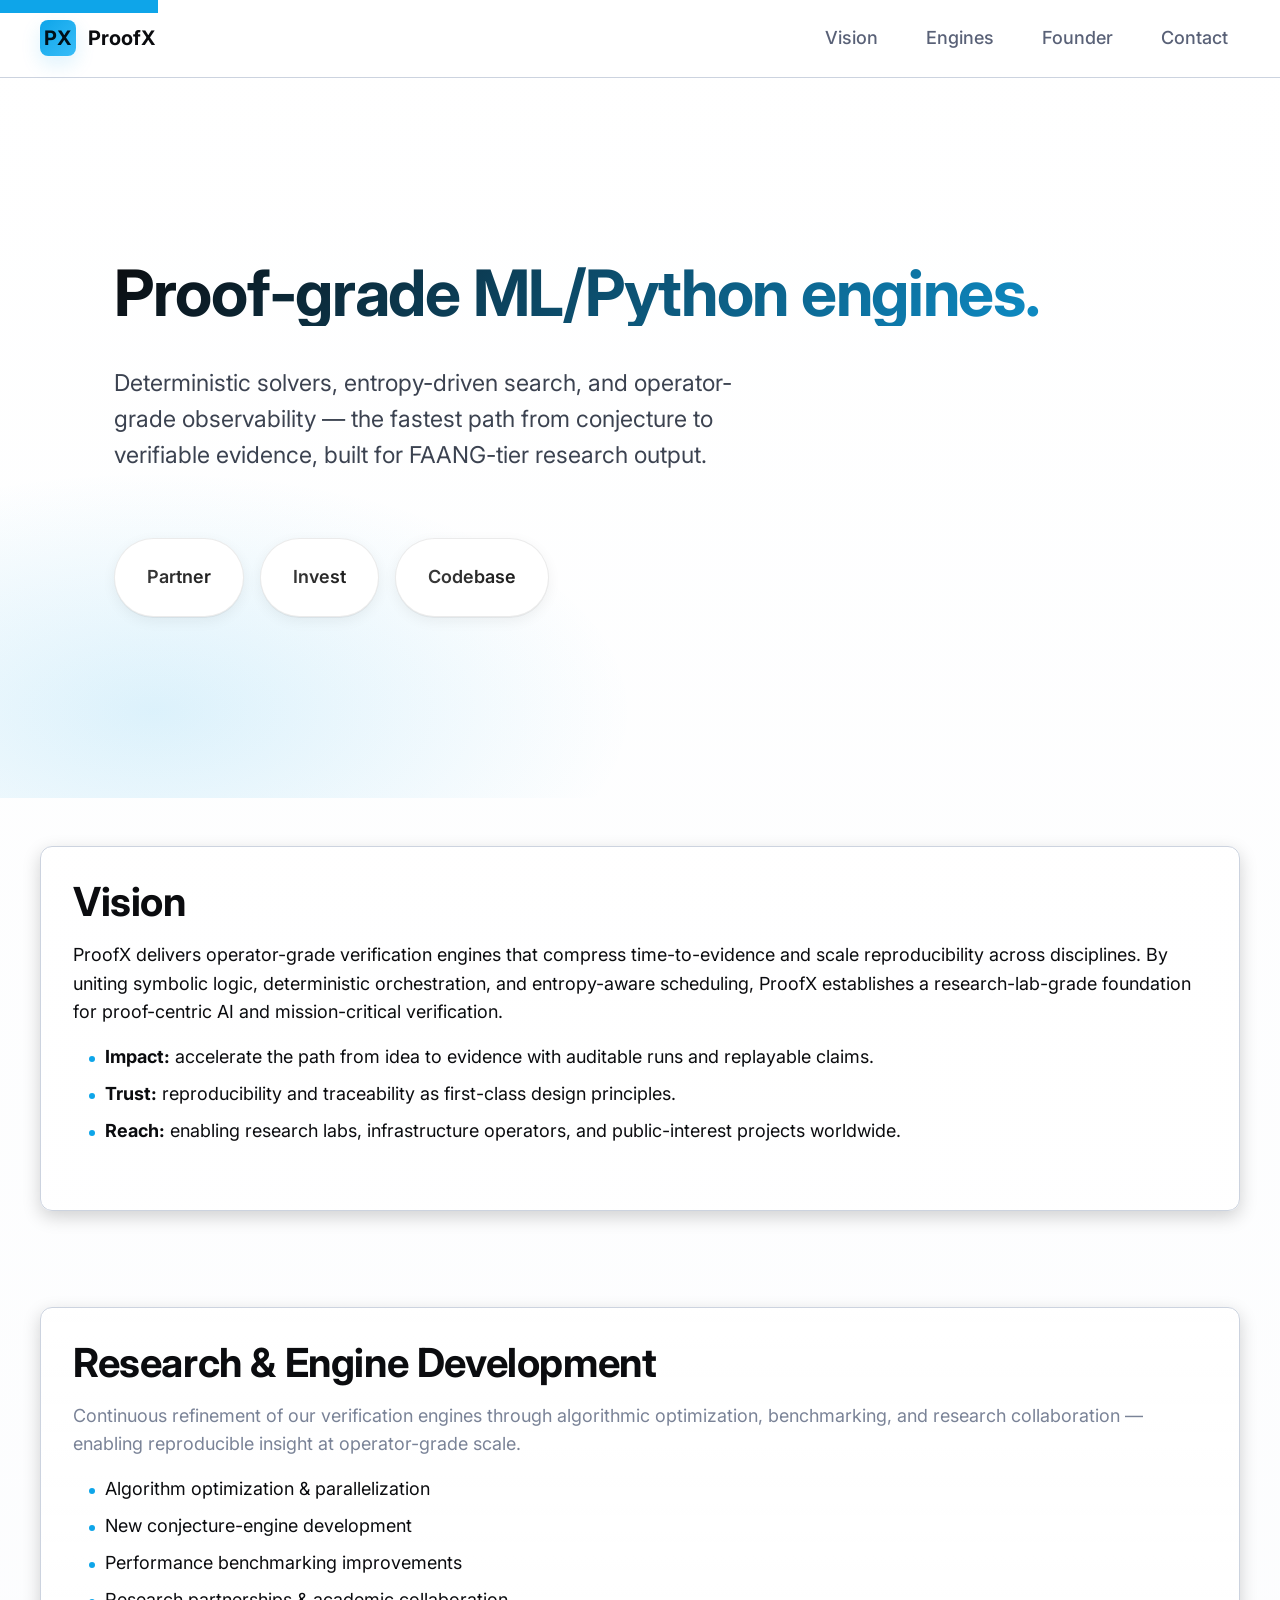
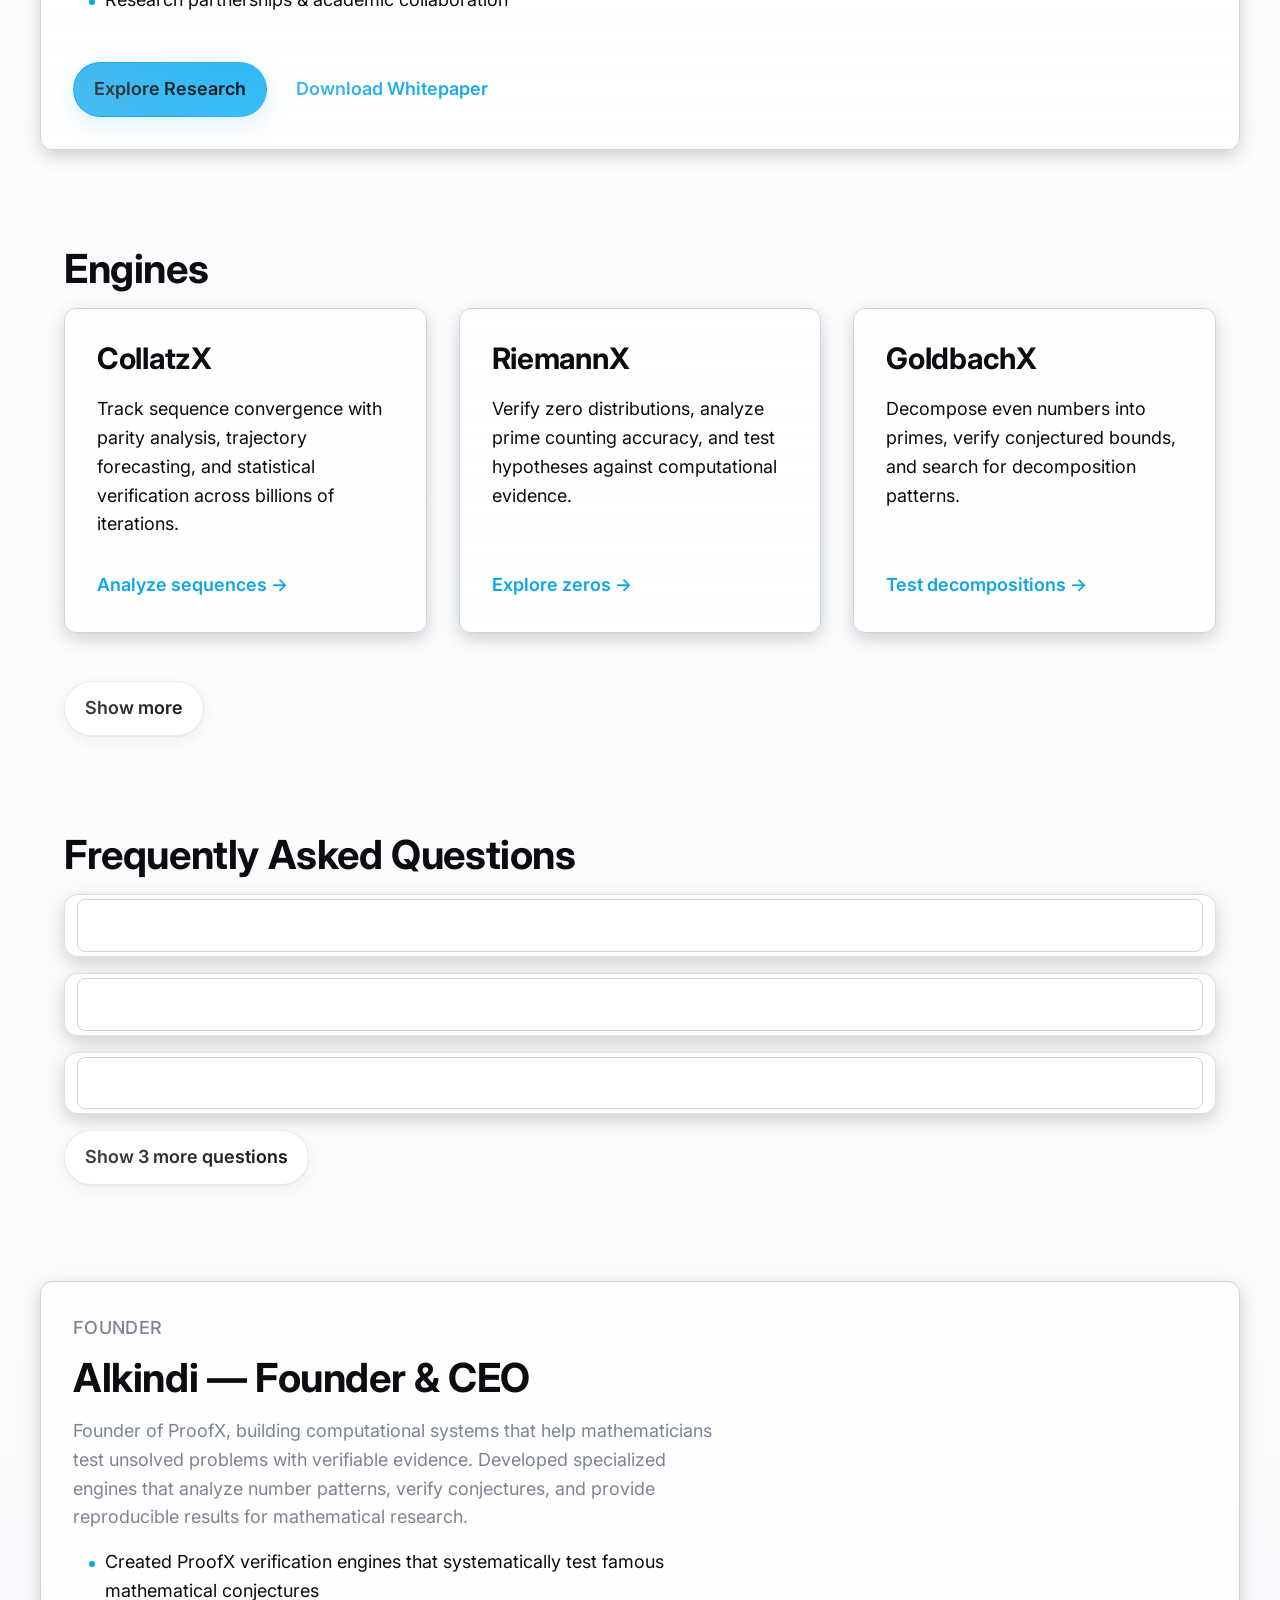
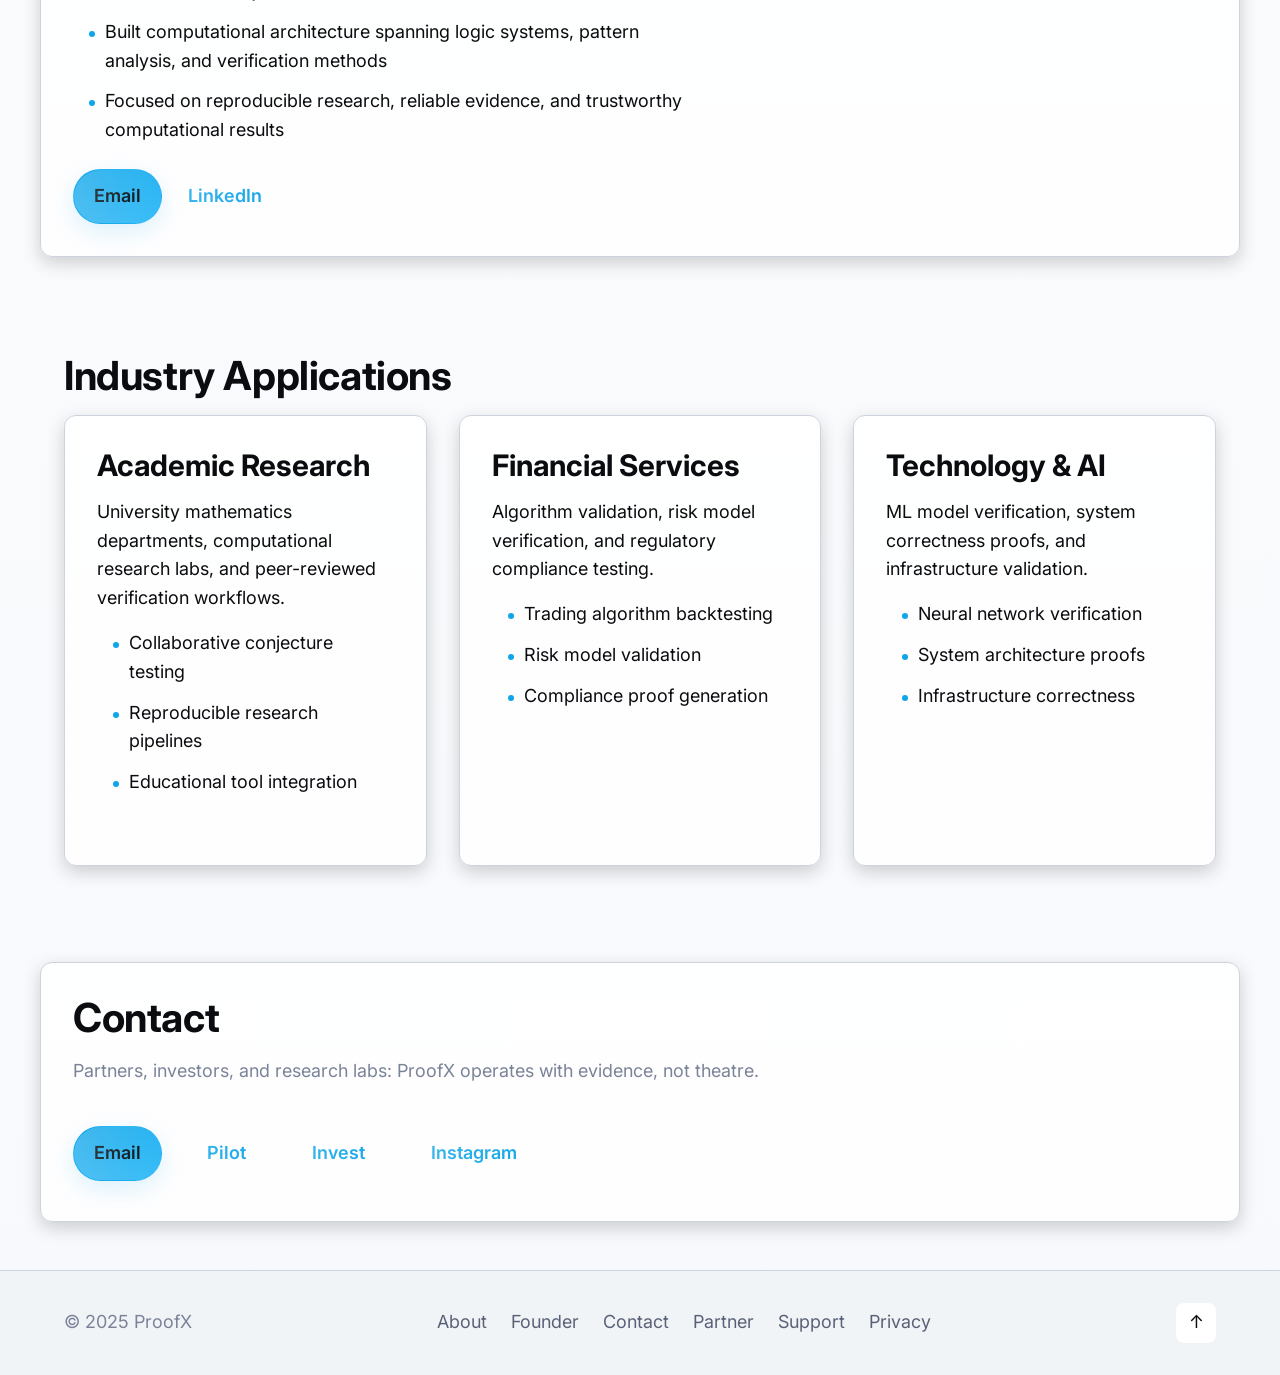
==== index.html @ c2e23bb6 "Update footer links to use anchor tags" ====
<!doctype html>
<html lang="en">
<head>
  <meta charset="utf-8" />
  <meta http-equiv="x-ua-compatible" content="ie=edge" />
  <meta name="viewport" content="width=device-width, initial-scale=1" />
  <meta name="color-scheme" content="dark light" />
  <meta name="theme-color" content="#0a0a14" media="(prefers-color-scheme: dark)" />
  <meta name="theme-color" content="#f8f9fa" media="(prefers-color-scheme: light)" />
  <meta name="description" content="ProofX | Deterministic solvers, entropy-guided search, and operator-grade observability — accelerating the path from conjecture to verifiable evidence, engineered for FAANG-level research breakthroughs." />
  <link rel="canonical" href="https://www.proofx.org/" />

  <title>ProofX | Deterministic ML/Python Verification Stack</title>

  <!-- Favicons -->
  <link rel="icon" type="image/png" sizes="16x16" href="/assets/favicon-16x16.png">
  <link rel="icon" type="image/png" sizes="32x32" href="/assets/favicon-32x32.png">
  <link rel="icon" href="/favicon.ico" sizes="any" />

  <link rel="stylesheet" href="styles.css" />

  <!-- Preload critical resources -->
  <link rel="preconnect" href="https://fonts.googleapis.com">
  <link rel="preconnect" href="https://fonts.gstatic.com" crossorigin>
  <link rel="preload" href="https://fonts.googleapis.com/css2?family=Inter:wght@400;500;600;700&family=JetBrains+Mono:wght@400;500&display=swap" as="style" onload="this.onload=null;this.rel='stylesheet'">
  <noscript>
    <link href="https://fonts.googleapis.com/css2?family=Inter:wght@400;500;600;700&family=JetBrains+Mono:wght@400;500&display=swap" rel="stylesheet">
  </noscript>

  <!-- Open Graph -->
  <meta property="og:type" content="website" />
  <meta property="og:title" content="ProofX | Deterministic ML/Python Verification Stack"/>
  <meta property="og:description" content="Deterministic solvers, entropy-driven search, and operator-grade observability — the fastest path from conjecture to verifiable evidence, built for FAANG-tier research output." />
  <meta property="og:url" content="https://www.proofx.org/" />
  <meta property="og:site_name" content="ProofX" />
  <meta property="og:image" content="https://www.proofx.org/assets/og.png" />

  <!-- Twitter -->
  <meta name="twitter:card" content="summary_large_image" />
  <meta name="twitter:title" content="ProofX — proof-grade ML/Python engines" />
  <meta name="twitter:description" content="Deterministic portfolios, entropy-guided search, audit-grade observability, and FAANG-tier research output." />
  <meta name="twitter:image" content="https://www.proofx.org/assets/og.png" />

  <!-- Structured data -->
  <script type="application/ld+json">
  {
    "@context": "https://schema.org",
    "@type": "Organization",
    "name": "ProofX",
    "url": "https://www.proofx.org/",
    "logo": "https://www.proofx.org/assets/favicon-32x32.png",
    "sameAs": [
      "https://vision.proofx.org",
      "https://engine.proofx.org",
      "https://docs.proofx.org",
    ]
  }
  </script>

  <!-- Inline enhancements specific to this rev (keeps styles.css untouched) -->
  <style>
    .hidden { display: none !important; }

    /* Engines */
    #engines .engine h3 { font-weight: 700; letter-spacing: -0.01em; }
    #engines .engine p { margin-top: .25rem; }
    #engines .engine .engine__link { font-weight: 600; }

    /* FAQ — ensure only one visible "+" icon (native marker hidden) */
    #faq-list details.faq__item { border: 1px solid var(--border, rgba(128,128,128,.25)); border-radius: 14px; padding: .25rem .75rem; transition: transform .15s ease, border-color .2s ease; }
    #faq-list details.faq__item:hover { transform: translateY(-1px); border-color: var(--accent, rgba(99,102,241,.5)); }
    #faq-list summary.faq__q { list-style: none; cursor: pointer; display: grid; grid-template-columns: 1fr auto; align-items: center; gap: .75rem; padding: .75rem .25rem; font-weight: 600; font-size: 1.05rem; }
    #faq-list summary.faq__q::-webkit-details-marker { display: none; }
    .faq__icon { width: 22px; height: 22px; flex: none; transition: transform .2s ease; opacity: .9; }
    details[open] .faq__icon { transform: rotate(45deg); } /* plus → minus */

    /* Buttons */
    .btn.btn--white { background: #fff; color: #111; border: 1px solid rgba(0,0,0,.08); box-shadow: 0 1px 0 rgba(0,0,0,.05), 0 4px 14px rgba(0,0,0,.06); }
    .btn.btn--white:hover { filter: brightness(.98); }
    .btn.btn--blue  { background: #0A66FF; color: #fff; }
    .btn-row { display:flex; gap:.5rem; margin-top:1rem; flex-wrap:wrap; }

    /* Contact */
    .contact__actions .btn { margin-right: .5rem; margin-bottom: .5rem; }

    /* Findings */
    .findings__img { max-width: 100%; border-radius: 12px; display: block; }
    .findings__grid { display:grid; grid-template-columns: repeat(auto-fill,minmax(220px,1fr)); gap:12px; margin-top:12px; }
    .finding { overflow:hidden; border-radius:12px; }
    .finding img { width:100%; height:auto; display:block; }
    
    /* Quantum Computing Section */
    .quantum-conjecture { 
      background: var(--surface-2); 
      border-radius: 12px; 
      padding: 1.5rem; 
      margin-bottom: 1.5rem; 
      border-left: 4px solid var(--accent);
    }
    .test-cases-grid {
      display: grid;
      grid-template-columns: repeat(auto-fill, minmax(300px, 1fr));
      gap: 1rem;
      margin-top: 1rem;
    }
    .test-case {
      background: var(--surface-1);
      padding: 1rem;
      border-radius: 8px;
      font-size: 0.9rem;
    }
    .test-case h4 {
      margin-top: 0;
      color: var(--accent);
      font-size: 1rem;
    }
    .coming-soon {
      opacity: 0.7;
      font-style: italic;
    }
  </style>
</head>

<body>
  <a class="skip" href="#main">Skip to content</a>

  <!-- ============================== HEADER =============================== -->
  <header class="nav" role="banner">
    <div class="container nav__inner">
      <a class="brand" href="#top" aria-label="ProofX home">
        <span class="brand__mark" aria-hidden="true">PX</span>
        <span class="brand__text">ProofX</span>
      </a>

      <button class="nav__toggle" aria-expanded="false" aria-label="Toggle navigation">
        <span></span><span></span><span></span>
      </button>

      <nav class="nav__links" role="navigation" aria-label="Primary">
        <a href="#vision">Vision</a>
        <a href="#engines">Engines</a>
        <a href="#founder">Founder</a>
        <a href="#contact">Contact</a>
      </nav>
    </div>
  </header>

  <main id="main">
    <!-- =============================== HERO =============================== -->
    <section id="top" class="section hero" aria-labelledby="hero-title">
      <div class="container hero__wrap">
        <h1 id="hero-title" class="hero__h1" data-no-wrap>Proof-grade ML/Python engines.</h1>
        <p class="hero__sub">
          Deterministic solvers, entropy-driven search, and operator-grade observability — the fastest path
          from conjecture to verifiable evidence, built for FAANG-tier research output.
        </p>

        <div class="hero__actions" role="group" aria-label="Primary actions">
          <a class="btn btn--white btn--lg btn--pill" href="mailto:alkindi.proofx@gmail.com?subject=ProofX%20%E2%80%94%20Partner">Partner</a>
          <a class="btn btn--white btn--lg btn--pill" href="mailto:alkindi.proofx@gmail.com?subject=ProofX%20%E2%80%94%20Invest">Invest</a>
          <a class="btn btn--white btn--lg btn--pill" href="https://github.com/ProofX-core" target="_blank" rel="noopener">Codebase</a>
        </div>
      </div>
    </section>

      <!-- ================================ VISION ============================= -->
    <section id="vision" class="section" aria-labelledby="vision-title">
      <div class="container card">
        <h2 id="vision-title">Vision</h2>
        <p>
          ProofX delivers operator-grade verification engines that compress time-to-evidence and scale reproducibility across disciplines. By uniting symbolic logic, deterministic orchestration, and entropy-aware scheduling, ProofX establishes a research-lab-grade foundation for proof-centric AI and mission-critical verification.
        </p>
        <ul class="bullets bullets--tight">
          <li><strong>Impact:</strong> accelerate the path from idea to evidence with auditable runs and replayable claims.</li>
          <li><strong>Trust:</strong> reproducibility and traceability as first-class design principles.</li>
          <li><strong>Reach:</strong> enabling research labs, infrastructure operators, and public-interest projects worldwide.</li>
        </ul>
      </div>
    </section>

    <!-- ================================= RESEARCH & ENGINE DEVELOPMENT ========================== -->
    <section id="research" class="section" aria-labelledby="research-title">
      <div class="container card">
        <h2 id="research-title">Research &amp; Engine Development</h2>
    
        <p class="muted">
          Continuous refinement of our verification engines through algorithmic optimization,
          benchmarking, and research collaboration — enabling reproducible insight at
          operator-grade scale.
        </p>
    
        <ul class="bullets bullets--tight">
          <li>Algorithm optimization &amp; parallelization</li>
          <li>New conjecture-engine development</li>
          <li>Performance benchmarking improvements</li>
          <li>Research partnerships &amp; academic collaboration</li>
        </ul>
    
        <div class="btn-row" role="group" aria-label="Research actions">
          <a class="btn btn--primary btn--pill" href="/research.html">Explore Research</a>
          <a class="btn btn--pill" href="/assets/proofx-overview.pdf" download>Download Whitepaper</a>
        </div>
      </div>
    </section>

    <!-- ================================= ENGINES =========================== -->
    <section id="engines" class="section" aria-labelledby="engines-title">
      <div class="container">
        <h2 id="engines-title">Engines</h2>

        <div id="engines-grid" class="grid grid--3">
          <!-- 20 conjecture engines; only first 3 visible, rest progressively revealed in 3s -->

          <!-- 1 -->
          <article class="card engine">
            <h3>CollatzX</h3>
            <p>Track sequence convergence with parity analysis, trajectory forecasting, and statistical verification across billions of iterations.</p>
            <a class="engine__link" href="/collatzx">Analyze sequences →</a>
          </article>
          
          <!-- 2 -->
          <article class="card engine">
            <h3>RiemannX</h3>
            <p>Verify zero distributions, analyze prime counting accuracy, and test hypotheses against computational evidence.</p>
            <a class="engine__link" href="/riemannx">Explore zeros →</a>
          </article>
          
          <!-- 3 -->
          <article class="card engine">
            <h3>GoldbachX</h3>
            <p>Decompose even numbers into primes, verify conjectured bounds, and search for decomposition patterns.</p>
            <a class="engine__link" href="/goldbachx">Test decompositions →</a>
          </article>


        <div class="btn-row" role="group" aria-label="Engines list controls">
          <button id="engines-show-more" class="btn btn--white btn--pill" aria-controls="engines-grid" aria-expanded="false">Show more</button>
          <button id="engines-show-less" class="btn btn--blue btn--pill hidden" aria-controls="engines-grid" aria-expanded="true">Show less</button>
        </div>
        <div id="engines-live" class="sr-only" aria-live="polite"></div>
      </div>
    </section>

  <!-- =================================== FAQ ============================ -->
  <section id="faq" class="section" aria-labelledby="faq-title">
    <div class="container">
      <h2 id="faq-title">Frequently Asked Questions</h2>
  
      <div id="faq-list">
        <!-- First 3 questions always visible -->
        <details class="card faq__item">
          <summary class="faq__q">
            How does ProofX ensure determinism and traceability?
            <svg class="faq__icon" viewBox="0 0 24 24" aria-hidden="true">
              <path class="h" d="M5 12h14" stroke="currentColor" stroke-width="2" stroke-linecap="round"/>
              <path class="v" d="M12 5v14" stroke="currentColor" stroke-width="2" stroke-linecap="round"/>
            </svg>
          </summary>
          <p>ProofX portfolios are seeded, versioned, and replayable with byte-for-byte manifests. Every computation is fully reproducible across environments with guaranteed identical results.</p>
        </details>
  
        <details class="card faq__item">
          <summary class="faq__q">
            What is ProofX's business model and revenue strategy?
            <svg class="faq__icon" viewBox="0 0 24 24" aria-hidden="true">
              <path class="h" d="M5 12h14" stroke="currentColor" stroke-width="2" stroke-linecap="round"/>
              <path class="v" d="M12 5v14" stroke="currentColor" stroke-width="2" stroke-linecap="round"/>
            </svg>
          </summary>
          <p><strong>Current Status:</strong> ProofX operates as an open-source non-profit research organization. <strong>Future Plans:</strong> We're exploring patent licensing for novel verification algorithms and enterprise support contracts for research institutions.</p>
        </details>
  
        <details class="card faq__item">
          <summary class="faq__q">
            When will the source code be publicly available?
            <svg class="faq__icon" viewBox="0 0 24 24" aria-hidden="true">
              <path class="h" d="M5 12h14" stroke="currentColor" stroke-width="2" stroke-linecap="round"/>
              <path class="v" d="M12 5v14" stroke="currentColor" stroke-width="2" stroke-linecap="round"/>
            </svg>
          </summary>
          <p><strong>Immediate Access:</strong> Basic verification frameworks are available now. <strong>Advanced Engines:</strong> Core conjecture engines are undergoing patent review and will be released under open-source licenses once intellectual property protection is secured.</p>
        </details>
  
        <!-- Hidden questions (4-6) -->
        <details class="card faq__item faq-hidden">
          <summary class="faq__q">
            What is ProofX's approach to patents and intellectual property?
            <svg class="faq__icon" viewBox="0 0 24 24" aria-hidden="true">
              <path class="h" d="M5 12h14" stroke="currentColor" stroke-width="2" stroke-linecap="round"/>
              <path class="v" d="M12 5v14" stroke="currentColor" stroke-width="2" stroke-linecap="round"/>
            </svg>
          </summary>
          <p>We're pursuing patents only for novel verification algorithms, not mathematical concepts. All patented technologies will be available under fair-use research licenses, with commercial licensing for enterprise applications.</p>
        </details>
  
        <details class="card faq__item faq-hidden">
          <summary class="faq__q">
            What is ProofX's competitive advantage and reliability moat?
            <svg class="faq__icon" viewBox="0 0 24 24" aria-hidden="true">
              <path class="h" d="M5 12h14" stroke="currentColor" stroke-width="2" stroke-linecap="round"/>
              <path class="v" d="M12 5v14" stroke="currentColor" stroke-width="2" stroke-linecap="round"/>
            </svg>
          </summary>
          <p>ProofX builds compounding corpora of runs and counterexamples that improve priors and are hard to replicate. Our deterministic verification architecture creates reliability through extensive validation datasets and performance-optimized algorithms.</p>
        </details>
  
        <details class="card faq__item faq-hidden">
          <summary class="faq__q">
            Is ProofX a SaaS company or traditional startup?
            <svg class="faq__icon" viewBox="0 0 24 24" aria-hidden="true">
              <path class="h" d="M5 12h14" stroke="currentColor" stroke-width="2" stroke-linecap="round"/>
              <path class="v" d="M12 5v14" stroke="currentColor" stroke-width="2" stroke-linecap="round"/>
            </svg>
          </summary>
          <p>No. ProofX is structured as an open-source non-profit research organization, focused on research partnerships and operator deployments rather than traditional SaaS revenue.</p>
        </details>
  
        <!-- Hidden questions (7-9) -->
        <details class="card faq__item faq-hidden">
          <summary class="faq__q">
            What is ProofX's deployment and security posture?
            <svg class="faq__icon" viewBox="0 0 24 24" aria-hidden="true">
              <path class="h" d="M5 12h14" stroke="currentColor" stroke-width="2" stroke-linecap="round"/>
              <path class="v" d="M12 5v14" stroke="currentColor" stroke-width="2" stroke-linecap="round"/>
            </svg>
          </summary>
          <p>We use containers, pinned builds, and strict retention modes to ensure security and reproducibility. Our deployment architecture supports private cloud, on-prem, and air-gapped environments.</p>
        </details>
  
        <details class="card faq__item faq-hidden">
          <summary class="faq__q">
            How does ProofX minimize time-to-evidence in verification?
            <svg class="faq__icon" viewBox="0 0 24 24" aria-hidden="true">
              <path class="h" d="M5 12h14" stroke="currentColor" stroke-width="2" stroke-linecap="round"/>
              <path class="v" d="M12 5v14" stroke="currentColor" stroke-width="2" stroke-linecap="round"/>
            </svg>
          </summary>
          <p>Through entropy-aware scheduling and replay manifests, ProofX optimizes verification workflows to deliver statistical evidence faster.</p>
        </details>
  
        <details class="card faq__item faq-hidden">
          <summary class="faq__q">
            What guarantees does ProofX provide for verification results?
            <svg class="faq__icon" viewBox="0 0 24 24" aria-hidden="true">
              <path class="h" d="M5 12h14" stroke="currentColor" stroke-width="2" stroke-linecap="round"/>
              <path class="v" d="M12 5v14" stroke="currentColor" stroke-width="2" stroke-linecap="round"/>
            </svg>
          </summary>
          <p>Manifested seeds, routes, and configs guarantee byte-identical runs across environments. We provide statistical confidence intervals and formal verification certificates.</p>
        </details>
  
        <!-- Hidden questions (10-12) -->
        <details class="card faq__item faq-hidden">
          <summary class="faq__q">
            How are ProofX's verification results validated by the research community?
            <svg class="faq__icon" viewBox="0 0 24 24" aria-hidden="true">
              <path class="h" d="M5 12h14" stroke="currentColor" stroke-width="2" stroke-linecap="round"/>
              <path class="v" d="M12 5v14" stroke="currentColor" stroke-width="2" stroke-linecap="round"/>
            </svg>
          </summary>
          <p>All verification engines undergo peer review through academic collaborations. We publish verification methodologies and datasets to enable independent validation.</p>
        </details>
  
        <details class="card faq__item faq-hidden">
          <summary class="faq__q">
            How is ProofX funded and what is the long-term sustainability plan?
            <svg class="faq__icon" viewBox="0 0 24 24" aria-hidden="true">
              <path class="h" d="M5 12h14" stroke="currentColor" stroke-width="2" stroke-linecap="round"/>
              <path class="v" d="M12 5v14" stroke="currentColor" stroke-width="2" stroke-linecap="round"/>
            </svg>
          </summary>
          <p><strong>Current Funding:</strong> Bootstrapped development with research grants. <strong>Sustainability Model:</strong> Long-term sustainability through patent licensing and enterprise support contracts while maintaining open-source commitment.</p>
        </details>
      </div>
  
      <div class="btn-row" role="group" aria-label="FAQ controls">
        <button id="faq-show-more" class="btn btn--white btn--pill" aria-controls="faq-list" aria-expanded="false">Show 3 more questions</button>
        <button id="faq-show-less" class="btn btn--blue btn--pill hidden" aria-controls="faq-list" aria-expanded="true">Show 3 fewer questions</button>
      </div>
      <div id="faq-live" class="sr-only" aria-live="polite"></div>
    </div>
  </section>
  
  <script>
  document.addEventListener('DOMContentLoaded', function() {
    const faqList = document.getElementById('faq-list');
    const showMoreBtn = document.getElementById('faq-show-more');
    const showLessBtn = document.getElementById('faq-show-less');
    const faqLive = document.getElementById('faq-live');
    
    const hiddenItems = Array.from(document.querySelectorAll('.faq-hidden'));
    const itemsPerStep = 3;
    let currentVisibleCount = 3; // First 3 are always visible
    
    function updateFAQVisibility() {
      // Show items up to currentVisibleCount, hide the rest
      hiddenItems.forEach((item, index) => {
        if (index < currentVisibleCount - 3) {
          item.classList.remove('faq-hidden');
        } else {
          item.classList.add('faq-hidden');
        }
      });
      
      // Update button states
      const totalHidden = hiddenItems.length;
      const remainingHidden = totalHidden - (currentVisibleCount - 3);
      
      if (currentVisibleCount >= totalHidden + 3) {
        showMoreBtn.classList.add('hidden');
        showLessBtn.classList.remove('hidden');
        showLessBtn.textContent = `Show ${Math.min(itemsPerStep, currentVisibleCount - 3)} fewer questions`;
      } else if (currentVisibleCount > 3) {
        showMoreBtn.classList.remove('hidden');
        showLessBtn.classList.remove('hidden');
        showMoreBtn.textContent = `Show ${Math.min(itemsPerStep, remainingHidden)} more questions`;
        showLessBtn.textContent = `Show ${Math.min(itemsPerStep, currentVisibleCount - 3)} fewer questions`;
      } else {
        showMoreBtn.classList.remove('hidden');
        showLessBtn.classList.add('hidden');
        showMoreBtn.textContent = `Show ${Math.min(itemsPerStep, remainingHidden)} more questions`;
      }
      
      // Update ARIA live region for screen readers
      const visibleCount = Math.min(currentVisibleCount, totalHidden + 3);
      faqLive.textContent = `Now showing ${visibleCount} of ${totalHidden + 3} questions`;
    }
    
    showMoreBtn.addEventListener('click', function() {
      currentVisibleCount += itemsPerStep;
      updateFAQVisibility();
    });
    
    showLessBtn.addEventListener('click', function() {
      currentVisibleCount = Math.max(3, currentVisibleCount - itemsPerStep);
      updateFAQVisibility();
    });
    
    // Initialize visibility
    updateFAQVisibility();
  });
  </script>
  
  <!-- FAQ icon/marker fixes (scoped) -->
  <style>
    /* --- Nuke ALL native and theme-injected markers/icons --- */
    #faq details > summary::-webkit-details-marker { display: none !important; }
    #faq details > summary::marker { content: "" !important; }
    #faq details > summary { list-style: none !important; }
    #faq .faq__q::before,
    #faq .faq__q::after { content: none !important; }
  
    /* --- Layout: text left, single SVG icon top-right --- */
    #faq .faq__q {
      position: relative;
      display: block;
      padding-right: 36px;           /* space for icon */
      cursor: pointer;
      font-weight: 600;
    }
    #faq .faq__icon {
      position: absolute;
      right: 12px;
      top: 50%;
      transform: translateY(-50%);
      width: 24px; height: 24px;
      pointer-events: none;          /* keep whole summary clickable */
    }
  
    /* --- Animation: plus → minus by hiding vertical stroke --- */
    #faq .faq__icon .h,
    #faq .faq__icon .v { transition: opacity .15s ease; }
    #faq details[open] .faq__icon .v { opacity: 0; }
  
    /* Enhanced FAQ styling */
    #faq .faq__item {
      margin-bottom: 1rem;
      border: 1px solid #e1e5e9;
      border-radius: 8px;
      transition: border-color 0.2s ease;
    }
    
    #faq .faq__item:hover {
      border-color: #007acc;
    }
    
    #faq .faq__item[open] {
      border-color: #007acc;
      box-shadow: 0 2px 8px rgba(0, 122, 204, 0.1);
    }
    
    /* Text color updated to white */
    #faq .faq__q {
      padding: 1.25rem;
      font-size: 1.1rem;
      color: #ffffff; /* white for questions */
    }
    
    #faq .faq__item p {
      padding: 0 1.25rem 1.25rem;
      margin: 0;
      line-height: 1.6;
      color: #ffffff; /* white for answers */
    }
    
    #faq .faq__item strong {
      color: #ffffff; /* white for bold text */
    }
    
    /* Hidden FAQ items */
    .faq-hidden {
      display: none !important;
    }
    
    /* Hidden utility class */
    .hidden {
      display: none !important;
    }
    
    /* Screen reader only */
    .sr-only {
      position: absolute;
      width: 1px;
      height: 1px;
      padding: 0;
      margin: -1px;
      overflow: hidden;
      clip: rect(0, 0, 0, 0);
      white-space: nowrap;
      border: 0;
    }
  </style>


  <!-- ================================ FOUNDER =========================== -->
  <section id="founder" class="section" aria-labelledby="founder-title">
    <div class="container card card--row founder">
      <div class="founder__bio">
        <p class="kicker">Founder</p>
        <h2 id="founder-title">Alkindi — Founder & CEO</h2>
        <p class="muted">
          Founder of ProofX, building computational systems that help mathematicians test unsolved problems with verifiable evidence. Developed specialized engines that analyze number patterns, verify conjectures, and provide reproducible results for mathematical research.
        </p>
        <ul class="bullets">
          <li>Created ProofX verification engines that systematically test famous mathematical conjectures</li>
          <li>Built computational architecture spanning logic systems, pattern analysis, and verification methods</li>
          <li>Focused on reproducible research, reliable evidence, and trustworthy computational results</li>
        </ul>
        <div class="founder__cta" role="group" aria-label="Founder contact">
          <a class="btn btn--primary btn--pill" href="mailto:alkindi.proofx@gmail.com?subject=ProofX%20%E2%80%94%20Founder%20Contact">Email</a>
          <a class="btn btn--pill" href="https://www.linkedin.com/in/alkindi-network" target="_blank" rel="noopener">LinkedIn</a>
        </div>
      </div>
    </div>
  </section>

  <!-- ================================ Use Cases & Applications =========================== -->
    <section id="applications" class="section" aria-labelledby="applications-title">
      <div class="container">
        <h2 id="applications-title">Industry Applications</h2>
        <div class="grid grid--3">
          <article class="card">
            <h3>Academic Research</h3>
            <p>University mathematics departments, computational research labs, and peer-reviewed verification workflows.</p>
            <ul class="bullets">
              <li>Collaborative conjecture testing</li>
              <li>Reproducible research pipelines</li>
              <li>Educational tool integration</li>
            </ul>
          </article>
          <article class="card">
            <h3>Financial Services</h3>
            <p>Algorithm validation, risk model verification, and regulatory compliance testing.</p>
            <ul class="bullets">
              <li>Trading algorithm backtesting</li>
              <li>Risk model validation</li>
              <li>Compliance proof generation</li>
            </ul>
          </article>
          <article class="card">
            <h3>Technology & AI</h3>
            <p>ML model verification, system correctness proofs, and infrastructure validation.</p>
            <ul class="bullets">
              <li>Neural network verification</li>
              <li>System architecture proofs</li>
              <li>Infrastructure correctness</li>
            </ul>
          </article>
        </div>
      </div>
    </section>

    <!-- ================================= CONTACT ========================== -->
    <section id="contact" class="section" aria-labelledby="contact-title">
      <div class="container card card--row">
        <div>
          <h2 id="contact-title">Contact</h2>
          <p class="muted">Partners, investors, and research labs: ProofX operates with evidence, not theatre.</p>
        </div>
        <div class="contact__actions" role="group" aria-label="Contact actions">
          <a class="btn btn--primary btn--pill" href="mailto:alkindi.proofx@gmail.com?subject=ProofX%20%E2%80%94%20Inquiry">Email</a>
          <a class="btn btn--pill" href="mailto:alkindi.proofx@gmail.com?subject=ProofX%20%E2%80%94%20Pilot">Pilot</a>
          <a class="btn btn--pill" href="mailto:alkindi.proofx@gmail.com?subject=ProofX%20%E2%80%94%20Invest">Invest</a>
          <a class="btn btn--pill" href="https://instagram.com/proofx_org" target="_blank" rel="noopener" aria-label="Instagram @proofx_org">Instagram</a>
        </div>
      </div>
    </section>
  </main>

  <!-- ================================= FOOTER ============================ -->
  <footer class="footer" role="contentinfo">
    <div class="container footer__inner">
      <span class="muted">© 2025 ProofX</span>
      <nav class="footer__links" aria-label="Footer">
        <a href="#about">About</a>
        <a href="#founder">Founder</a>
        <a href="#contact">Contact</a>
        <a href="#partner">Partner</a>
        <a href="#support">Support</a>
        <a href="#privacy">Privacy</a>

      </nav>
      <a class="to-top" href="#top" aria-label="Back to top">↑</a>
    </div>
  </footer>

  <!-- Progressive enhancement: tiny, accessible helpers -->
  <script>
    (function () {
      const prefersReduced = window.matchMedia('(prefers-reduced-motion: reduce)').matches;

      // Smooth scroll for in-page anchors
      document.querySelectorAll('a[href^="#"]').forEach(a => {
        const id = a.getAttribute('href').slice(1);
        const el = document.getElementById(id);
        if (!el) return;
        a.addEventListener('click', e => {
          e.preventDefault();
          el.scrollIntoView({ behavior: prefersReduced ? 'auto' : 'smooth', block: 'start' });
          el.setAttribute('tabindex', '-1');
          el.focus({ preventScroll: true });
          history.replaceState(null, '', '#' + id);
        });
      });

      // Sticky header state
      const header = document.querySelector('.nav');
      let ticking = false;
      function updateHeader() {
        const y = window.scrollY || document.documentElement.scrollTop;
        header.classList.toggle('nav--scrolled', y > 12);
        ticking = false;
      }
      window.addEventListener('scroll', () => {
        if (!ticking) { requestAnimationFrame(updateHeader); ticking = true; }
      });

      // Mobile navigation toggle
      const navToggle = document.querySelector('.nav__toggle');
      const navLinks = document.querySelector('.nav__links');
      if (navToggle && navLinks) {
        navToggle.addEventListener('click', () => {
          const expanded = navToggle.getAttribute('aria-expanded') === 'true';
          navToggle.setAttribute('aria-expanded', String(!expanded));
          navLinks.classList.toggle('nav__links--visible');
        });
        navLinks.querySelectorAll('a').forEach(link => {
          link.addEventListener('click', () => {
            navToggle.setAttribute('aria-expanded', 'false');
            navLinks.classList.remove('nav__links--visible');
          });
        });
      }

      // ---------- Generic show more/less wiring ----------
      function setupShowMoreLess(opts) {
        const { containerSelector, itemSelector, showMoreId, showLessId, liveId, batch = Infinity } = opts;
        const container = document.querySelector(containerSelector);
        if (!container) return;

        const btnMore = document.getElementById(showMoreId);
        const btnLess = document.getElementById(showLessId);
        const live = liveId ? document.getElementById(liveId) : null;

        const all = () => Array.from(container.querySelectorAll(itemSelector));
        const hidden = () => all().filter(n => n.classList.contains('hidden'));

        function announce(msg){ if (live) live.textContent = msg; }

        if (btnMore) {
          btnMore.addEventListener('click', () => {
            const toReveal = hidden().slice(0, batch);
            toReveal.forEach(n => n.classList.remove('hidden'));
            const remain = hidden().length;
            btnMore.classList.toggle('hidden', remain === 0);
            btnLess.classList.remove('hidden');
            btnMore.setAttribute('aria-expanded', String(remain === 0));
            announce(remain === 0 ? 'All items shown.' : `${remain} remaining.`);
          });
        }

        if (btnLess) {
          btnLess.addEventListener('click', () => {
            // Collapse back to the initial visible set = total minus newly revealed
            all().forEach((n, i) => { if (n.dataset.initial !== '1') n.classList.add('hidden'); });
            btnLess.classList.add('hidden');
            btnMore.classList.remove('hidden');
            btnMore.setAttribute('aria-expanded', 'false');
            announce('Items collapsed.');
            // Move focus for accessibility
            btnMore.focus();
          });
        }

        // Mark initially visible items
        all().forEach(n => { if (!n.classList.contains('hidden')) n.dataset.initial = '1'; });
      }

      // ENGINES: reveal 3 at a time
      setupShowMoreLess({
        containerSelector: '#engines-grid',
        itemSelector: '.engine',
        showMoreId: 'engines-show-more',
        showLessId: 'engines-show-less',
        liveId: 'engines-live',
        batch: 3
      });

      // FAQ: reveal 5 at a time
      setupShowMoreLess({
        containerSelector: '#faq-list',
        itemSelector: '.faq__item',
        showMoreId: 'faq-show-more',
        showLessId: 'faq-show-less',
        liveId: 'faq-live',
        batch: 5
      });

      // FINDINGS: reveal all remaining visuals at once
      setupShowMoreLess({
        containerSelector: '#findings-grid',
        itemSelector: '.finding',
        showMoreId: 'findings-show-more',
        showLessId: 'findings-show-less',
        liveId: 'findings-live',
        batch: Infinity
      });
    })();
  </script>

  <noscript>
    <p class="muted container">JavaScript is disabled. Site remains fully navigable; enhancements are optional.</p>
  </noscript>
</body>
</html>
---- styles.css ----
/* ------------------------ Design Tokens ------------------------ */
:root {
  color-scheme: dark light;

  /* Spacing */
  --space-xxs: 0.25rem;
  --space-xs: 0.5rem;
  --space-sm: 0.75rem;
  --space-md: 1rem;
  --space-lg: 1.5rem;
  --space-xl: 2rem;
  --space-xxl: 3rem;

  /* Typography */
  --font-primary: 'Inter', ui-sans-serif, system-ui, -apple-system, sans-serif;
  --font-mono: 'JetBrains Mono', ui-monospace, SFMono-Regular, Menlo, Consolas, monospace;
  --fw-normal: 400;
  --fw-medium: 500;
  --fw-semibold: 600;
  --fw-bold: 700;

  /* Radius */
  --radius-sm: 0.375rem;
  --radius-md: 0.5rem;
  --radius-lg: 0.75rem;
  --radius-xl: 1rem;
  --radius-full: 9999px;

  /* Transitions */
  --t-fast: 150ms ease;
  --t: 250ms ease;
  --t-slow: 350ms ease;

  /* Layers */
  --z-dropdown: 1000;
  --z-sticky: 1020;
  --z-fixed: 1030;
  --z-popover: 1060;

  /* Dark theme (default) */
  --bg-1: #000000;
  --bg-2: #0a0a14;
  --bg-3: #11121a;
  --bg-card: #0e0f11;
  --bg-elev: #1a1b1e;

  --fg-1: #f5f7fb;
  --fg-2: #c7cddd;
  --fg-3: #9aa3b5;
  --fg-muted: #7b8497;

  --bd-1: #2a2b30;
  --bd-2: #191a1f;

  --accent-1: #a3e6ff;
  --accent-2: #5fd3ff;
  --accent-glow: rgba(163, 230, 255, 0.16);

  --success: #22c55e;
  --warn: #f59e0b;
  --error: #ef4444;

  --shadow-sm: 0 1px 2px rgba(0,0,0,.06);
  --shadow-md: 0 6px 18px rgba(0,0,0,.18);
  --shadow-lg: 0 12px 28px rgba(0,0,0,.25);

  --grad-ink: linear-gradient(135deg, var(--fg-1), var(--accent-1) 55%, var(--fg-1));
  --grad-card: linear-gradient(180deg, rgba(14,15,17,.94), rgba(14,15,17,.86));
  --grad-page: radial-gradient(1200px 600px at 20% 90%, rgba(163,230,255,.05), transparent 60%),
               linear-gradient(180deg, var(--bg-1), var(--bg-2));
}

/* Light theme */
@media (prefers-color-scheme: light) {
  :root {
    --bg-1: #ffffff;
    --bg-2: #f7f9fc;
    --bg-3: #f1f4f7;
    --bg-card: #ffffff;
    --bg-elev: #ffffff;

    --fg-1: #0b0c0f;
    --fg-2: #3b4250;
    --fg-3: #596177;
    --fg-muted: #7a8397;

    --bd-1: #e6e9f0;
    --bd-2: #ccd3df;

    --accent-1: #0ea5e9;
    --accent-2: #38bdf8;
    --accent-glow: rgba(14,165,233,.14);

    --grad-card: linear-gradient(180deg, rgba(255,255,255,.92), rgba(255,255,255,.86));
    --grad-page: linear-gradient(180deg, var(--bg-1), var(--bg-2));
  }
}

/* ------------------------ Base ------------------------ */
*,
*::before,
*::after { box-sizing: border-box; }

html { scroll-behavior: smooth; scroll-padding-top: 72px; }

body {
  margin: 0;
  min-height: 100vh;
  display: flex; flex-direction: column;
  background: var(--grad-page);
  color: var(--fg-1);
  font-family: var(--font-primary);
  font-size: clamp(1rem, 1.2vw + .75rem, 1.125rem);
  line-height: 1.6;
  -webkit-font-smoothing: antialiased;
  -moz-osx-font-smoothing: grayscale;
}

/* Typography */
h1, h2, h3, h4, h5, h6 {
  color: var(--fg-1);
  font-weight: var(--fw-bold);
  line-height: 1.15;
  margin: 0 0 var(--space-md);
}
h1 { font-size: clamp(2.25rem, 5vw, 4rem); letter-spacing: -.02em; }
h2 { font-size: clamp(1.75rem, 3.5vw, 2.5rem); letter-spacing: -.01em; }
h3 { font-size: clamp(1.35rem, 2.4vw, 1.85rem); }

p { margin: 0 0 var(--space-md); }
a { color: var(--accent-1); text-decoration: none; transition: color var(--t-fast); }
a:hover { color: var(--accent-2); }

.mono { font-family: var(--font-mono); font-size: .95em; }
.muted { color: var(--fg-muted); }
.small { font-size: .875rem; }

/* Skip link */
.skip {
  position: absolute; top: -40px; left: 0;
  background: var(--accent-1); color: #001018;
  padding: var(--space-sm) var(--space-md);
  z-index: var(--z-popover);
  transition: top var(--t);
}
.skip:focus { top: 0; }

/* Focus */
:focus-visible {
  outline: 2px solid var(--accent-1);
  outline-offset: 2px;
  border-radius: var(--radius-sm);
}

/* Motion guard */
@media (prefers-reduced-motion: reduce) {
  *,*::before,*::after { animation-duration: .01ms !important; animation-iteration-count: 1 !important; transition-duration: .01ms !important; scroll-behavior: auto !important; }
}

/* ------------------------ Layout ------------------------ */
.container { width: 100%; max-width: 1200px; margin: 0 auto; padding: 0 var(--space-lg); }
.section { padding: var(--space-xxl) 0; }

.grid { display: grid; gap: var(--space-xl); }
.grid--2 { grid-template-columns: 1fr; }
.grid--3 { grid-template-columns: 1fr; }

@media (min-width: 768px) {
  .grid--2 { grid-template-columns: repeat(2, 1fr); }
  .grid--3 { grid-template-columns: repeat(2, 1fr); }
}
@media (min-width: 1024px) {
  .grid--3 { grid-template-columns: repeat(3, 1fr); }
}

/* Cards */
.card {
  background: var(--grad-card);
  border: 1px solid var(--bd-2);
  border-radius: var(--radius-lg);
  padding: var(--space-xl);
  box-shadow: var(--shadow-md);
  transition: transform var(--t), box-shadow var(--t);
  height: 100%;
  display: flex; flex-direction: column;
}
.card:hover { transform: translateY(-4px); box-shadow: var(--shadow-lg); }
.card--row { flex-direction: row; align-items: center; justify-content: space-between; gap: var(--space-lg); flex-wrap: wrap; }

/* Lists */
.bullets { margin: 0 0 var(--space-lg); padding-left: var(--space-md); list-style: none; }
.bullets li { position: relative; margin-bottom: var(--space-sm); padding-left: var(--space-md); }
.bullets li::before {
  content: ""; position: absolute; left: 0; top: .72em;
  width: 6px; height: 6px; border-radius: 50%;
  background: var(--accent-1);
}
.bullets--tight li { margin-bottom: var(--space-xs); }

/* ------------------------ Header / Navigation ------------------------ */
.nav {
  position: sticky; top: 0; z-index: var(--z-sticky);
  backdrop-filter: saturate(180%) blur(12px);
  background: rgba(0,0,0,.72);
  border-bottom: 1px solid var(--bd-2);
  transition: background var(--t);
}
@media (prefers-color-scheme: light) { .nav { background: rgba(255,255,255,.7); } }
.nav--scrolled { background: rgba(0,0,0,.9); }
@media (prefers-color-scheme: light) { .nav--scrolled { background: rgba(255,255,255,.95); } }

.nav__inner { display: flex; align-items: center; justify-content: space-between; padding: var(--space-md) 0; }

.brand { display: flex; align-items: center; gap: var(--space-sm); color: var(--fg-1); font-weight: var(--fw-bold); font-size: 1.25rem; }
.brand__mark {
  display: grid; place-items: center;
  width: 36px; height: 36px; border-radius: var(--radius-md);
  background: linear-gradient(135deg, var(--accent-1), var(--accent-2));
  color: #001018; font-weight: var(--fw-bold);
  box-shadow: 0 0 0 1px rgba(255,255,255,.12), 0 8px 20px var(--accent-glow);
}

/* Mobile toggle */
.nav__toggle { display: none; width: 28px; height: 28px; background: none; border: 0; padding: 0; cursor: pointer; }
.nav__toggle span { display: block; height: 2px; width: 100%; background: var(--fg-1); margin: 3px 0; transition: transform var(--t), opacity var(--t); }
.nav__toggle[aria-expanded="true"] span:nth-child(1){ transform: rotate(45deg) translate(5px,6px); }
.nav__toggle[aria-expanded="true"] span:nth-child(2){ opacity: 0; }
.nav__toggle[aria-expanded="true"] span:nth-child(3){ transform: rotate(-45deg) translate(6px,-6px); }

.nav__links { display: flex; align-items: center; gap: var(--space-lg); }
.nav__links a {
  color: var(--fg-3); font-weight: var(--fw-medium);
  padding: var(--space-xs) var(--space-sm); border-radius: var(--radius-md);
  transition: color var(--t-fast), background-color var(--t-fast);
}
.nav__links a:hover, .nav__links a:focus { color: var(--fg-1); background: var(--bg-elev); }

@media (max-width: 768px) {
  .nav__toggle { display: flex; flex-direction: column; justify-content: center; }
  .nav__links {
    position: absolute; top: 100%; left: 0; right: 0;
    flex-direction: column; align-items: stretch;
    background: var(--bg-card); border-top: 1px solid var(--bd-2);
    padding: var(--space-md); box-shadow: var(--shadow-lg);
    transform: translateY(-10px); opacity: 0; visibility: hidden;
    transition: transform var(--t), opacity var(--t), visibility var(--t);
  }
  .nav__links--visible { transform: translateY(0); opacity: 1; visibility: visible; }
  .nav__links a { padding: var(--space-md); }
}

/* ------------------------ Hero ------------------------ */
.hero {
  position: relative; padding: var(--space-xxl) 0; min-height: 80vh;
  display: flex; align-items: center; overflow: hidden;
}
.hero::before {
  content: ""; position: absolute; inset: 0;
  background: radial-gradient(800px 400px at 12% 88%, var(--accent-glow), transparent 60%);
  pointer-events: none;
}
/* slightly wider headline container so long single-line text fits */
.hero__wrap { position: relative; z-index: 1; display: flex; flex-direction: column; gap: var(--space-lg); max-width: min(96vw, 1100px); }

/* Single-line hero across 320–1440px (no clipping) */
.hero__h1 {
  font-size: clamp(2rem, 5.2vw, 4rem); /* tuned to fit one line at 1440 without overflow */
  line-height: 1.05; letter-spacing: -.02em;
  background: var(--grad-ink);
  background-size: 200% auto;
  -webkit-background-clip: text; background-clip: text;
  -webkit-text-fill-color: transparent;
  animation: textShimmer 8s ease infinite;
  max-width: 100%;
}
.hero__h1[data-no-wrap]{
  white-space: nowrap;
  word-break: keep-all;
  overflow: visible;            /* ensure last word isn't cut */
  text-wrap: nowrap;
}
@supports (text-wrap: balance) {
  .hero__sub { text-wrap: balance; }
}
@keyframes textShimmer { 0%{background-position:0% 50%} 50%{background-position:100% 50%} 100%{background-position:0% 50%} }

.hero__sub { font-size: clamp(1.0625rem, 1.2vw + .8rem, 1.45rem); color: var(--fg-2); max-width: 64ch; line-height: 1.55; }
.hero__actions { display: flex; gap: var(--space-md); flex-wrap: wrap; margin-top: var(--space-lg); }

/* ------------------------ Compare ------------------------ */
.kicker { color: var(--fg-muted); font-weight: var(--fw-medium); margin-bottom: var(--space-sm); letter-spacing: .02em; text-transform: uppercase; }

.compare { align-items: stretch; }
.compare__item { display: flex; flex-direction: column; height: 100%; }
.compare__head { display: flex; align-items: center; justify-content: space-between; margin-bottom: var(--space-md); padding-bottom: var(--space-sm); border-bottom: 1px solid var(--bd-1); }
.compare__title { margin: 0; font-size: 1.25rem; }
.pill { display: inline-block; padding: var(--space-xxs) var(--space-sm); background: var(--bg-elev); color: var(--fg-3); border-radius: var(--radius-full); font-size: .75rem; font-weight: var(--fw-medium); text-transform: uppercase; letter-spacing: .02em; }

.compare__points { list-style: none; padding: 0; margin: 0; flex-grow: 1; }
.compare__points li { display: flex; flex-direction: column; margin-bottom: var(--space-md); }
.compare__points .label { font-size: .875rem; font-weight: var(--fw-medium); color: var(--fg-muted); margin-bottom: var(--space-xxs); }
.compare__points .val { color: var(--fg-1); }
.compare__points li.with { margin-top: auto; padding-top: var(--space-md); border-top: 1px solid var(--bd-1); }
.compare__points li.with .label { color: var(--accent-1); font-weight: var(--fw-semibold); }
.compare__footer { margin-top: var(--space-xl); padding-top: var(--space-lg); border-top: 1px solid var(--bd-2); }

/* ------------------------ Engines ------------------------ */
.engine { position: relative; overflow: hidden; }
.engine::before { content: ""; position: absolute; top: 0; left: 0; right: 0; height: 4px; background: linear-gradient(90deg, var(--accent-1), var(--accent-2)); opacity: 0; transition: opacity var(--t); }
.engine:hover::before { opacity: 1; }
.engine h3 { display: flex; align-items: center; gap: var(--space-sm); margin-bottom: var(--space-md); }

.engine__link {
  display: inline-flex; align-items: center; gap: var(--space-xs);
  margin-top: auto; padding-top: var(--space-md);
  color: var(--accent-1); font-weight: var(--fw-medium);
  transition: color var(--t-fast), gap var(--t-fast);
}
.engine__link:hover { color: var(--accent-2); gap: var(--space-sm); }

//* ------------------------ Findings ------------------------ */
/* Findings Layout */
#findings .findings__grid {
  display: grid;
  grid-template-columns: repeat(auto-fit, minmax(380px, 1fr));
  gap: var(--space-xl, 2rem);
  margin-top: var(--space-xl, 2rem);
}

#findings .finding {
  background: var(--bg-card, #0e0f11);
  border: 1px solid var(--bd-2, #191a1f);
  border-radius: var(--radius-lg, 1rem);
  padding: var(--space-xl, 1.5rem);
  box-shadow: var(--shadow-md, 0 6px 18px rgba(0,0,0,0.18));
  transition: transform var(--t, 0.25s ease), box-shadow var(--t, 0.25s ease);
  display: flex;
  flex-direction: column;
  height: 100%;
}

#findings .finding:hover {
  transform: translateY(-4px);
  box-shadow: var(--shadow-lg, 0 12px 28px rgba(0,0,0,0.25));
  border-color: var(--bd-1, #2a2b30);
}

/* Finding content - symmetric layout */
#findings .finding-content {
  display: grid;
  grid-template-columns: 1fr 1fr;
  gap: var(--space-lg, 1.5rem);
  align-items: start;
  flex: 1;
}

#findings .finding-text {
  display: flex;
  flex-direction: column;
  justify-content: flex-start;
}

#findings .finding h3 {
  font-weight: var(--fw-semibold, 600);
  margin-bottom: var(--space-sm, 0.75rem);
  color: var(--accent-1, #a3e6ff);
  font-size: 1.1rem;
}

#findings .finding p {
  margin-bottom: 0;
  line-height: 1.5;
  color: var(--fg-3, #9aa3b5);
  flex: 1;
}

/* Images - symmetric sizing */
#findings .finding-visual {
  display: flex;
  flex-direction: column;
  height: 100%;
}

#findings .finding-visual img {
  width: 100%;
  height: 160px; /* Fixed height for symmetry */
  object-fit: cover;
  border-radius: var(--radius-md, 0.5rem);
  transition: transform var(--t, 0.3s ease);
}

#findings .finding:hover .finding-visual img {
  transform: scale(1.03);
}

/* Captions - consistent placement */
#findings figcaption {
  font-size: 0.8rem;
  margin-top: var(--space-sm, 0.75rem);
  color: var(--fg-muted, #7b8497);
  font-style: italic;
  text-align: center;
}

/* Controls */
#findings .btn-row {
  margin-top: var(--space-xxl, 3rem);
  display: flex;
  gap: var(--space-md, 1rem);
  justify-content: center;
  flex-wrap: wrap;
}

#findings .btn {
  font-size: 0.9rem;
  padding: var(--space-md, 1rem) var(--space-lg, 1.5rem);
  border-radius: var(--radius-full, 9999px);
  transition: all var(--t, 0.25s ease);
}

#findings .btn--white {
  background: #fff;
  color: #000;
}

#findings .btn--blue {
  background: #4cc9f0;
  color: #000;
}

/* Responsive: stack on mobile */
@media (max-width: 768px) {
  #findings .finding-content {
    grid-template-columns: 1fr;
    gap: var(--space-md, 1rem);
  }
  
  #findings .finding-visual img {
    height: 140px;
  }
}


/* -------- Collatz-specific centering overrides -------- */
#findings-collatz .findings__grid {
  justify-items: center;
}

#findings-collatz .finding-row {
  align-items: center;
  text-align: center;
}

/* -------- RiemannX centering overrides -------- */
#findings-riemann .findings__grid {
  justify-items: center;
}

#findings-riemann .finding-row {
  align-items: center;
  text-align: center;
}


/* -------- GoldbachX centering overrides -------- */
#findings-goldbach .findings__grid {
  justify-items: center;
}

#findings-goldbach .finding-row {
  align-items: center;
  text-align: center;
}

/* ------------------------ Founder ------------------------ */
.founder.card--row { display: grid; grid-template-columns: 1fr; gap: var(--space-xl); }
@media (min-width: 1024px) {
  .founder.card--row { grid-template-columns: minmax(420px, 640px) 1fr; align-items: start; }
}
.founder__bio { max-width: 64ch; }
.founder__avatar {
  width: 160px; height: 160px; border-radius: 24px;
  object-fit: cover; border: 1px solid var(--bd-1);
  box-shadow: var(--shadow-md);
}
.founder__meta { display: grid; gap: var(--space-sm); }
.badges { display: flex; gap: var(--space-sm); flex-wrap: wrap; }
.badge { padding: .35rem .6rem; border-radius: var(--radius-full); background: var(--bg-elev); color: var(--fg-3); font-size: .8rem; border: 1px solid var(--bd-1); }

/* ------------------------ FAQ ------------------------ */
details { margin-bottom: var(--space-md); }
details summary {
  cursor: pointer; padding: var(--space-md);
  background: var(--bg-card); border: 1px solid var(--bd-2);
  border-radius: var(--radius-md); list-style: none;
  font-weight: var(--fw-semibold);
  transition: background-color var(--t-fast), border-color var(--t-fast);
}
details summary:hover { background: var(--bg-elev); border-color: var(--bd-1); }
details summary::-webkit-details-marker { display: none; }
details summary::after { content: "+"; float: right; font-weight: var(--fw-bold); transition: transform var(--t); }
details[open] summary::after { content: "−"; }
details[open] summary { border-radius: var(--radius-md) var(--radius-md) 0 0; border-bottom: 1px solid var(--bd-2); }
details .card { border-radius: 0 0 var(--radius-md) var(--radius-md); border-top: 0; margin-top: -1px; box-shadow: none; }

/* Utilities for FAQ progressive reveal & a11y */
.hidden { display: none; }
.sr-only {
  position: absolute !important;
  width: 1px; height: 1px; padding: 0; margin: -1px;
  overflow: hidden; clip: rect(0,0,0,0); white-space: nowrap; border: 0;
}

/* ------------------------ Contact ------------------------ */
.contact__actions { display: flex; gap: var(--space-md); flex-wrap: wrap; }

/* ------------------------ Footer ------------------------ */
.footer {
  margin-top: auto; padding: var(--space-xl) 0;
  background: var(--bg-3);
  border-top: 1px solid var(--bd-2);
}
.footer__inner { display: flex; align-items: center; justify-content: space-between; gap: var(--space-md); flex-wrap: wrap; }
.footer__links { display: flex; gap: var(--space-lg); flex-wrap: wrap; }
.footer__links a { color: var(--fg-3); transition: color var(--t-fast); }
.footer__links a:hover { color: var(--fg-1); }

.to-top {
  display: inline-grid; place-items: center;
  width: 40px; height: 40px; border-radius: var(--radius-md);
  background: var(--bg-elev); color: var(--fg-1);
  text-decoration: none; transition: background var(--t-fast), transform var(--t-fast);
}
.to-top:hover { background: var(--accent-1); color: #001018; transform: translateY(-2px); }

/* ------------------------ Buttons ------------------------ */
.btn {
  display: inline-flex; align-items: center; justify-content: center;
  padding: var(--space-md) var(--space-lg);
  font: inherit; font-weight: var(--fw-medium);
  border: 1px solid transparent; border-radius: var(--radius-md);
  cursor: pointer; position: relative; overflow: hidden;
  transition: transform var(--t), box-shadow var(--t), background var(--t), color var(--t);
  min-height: 44px;
}
.btn::before {
  content: ""; position: absolute; inset: 0; left: -100%;
  background: linear-gradient(90deg, transparent, rgba(255,255,255,.22), transparent);
  transition: left var(--t-slow);
}
.btn:hover::before { left: 100%; }
.btn:focus-visible { outline: 2px solid var(--accent-1); outline-offset: 2px; }

/* Pill/Oval CTAs */
.btn--pill { border-radius: var(--radius-full) !important; padding: 0.75rem 1.25rem; font-weight: 600; }

.btn--primary {
  background: linear-gradient(135deg, var(--accent-1), var(--accent-2));
  color: #001018; border-color: transparent;
  box-shadow: 0 8px 24px var(--accent-glow);
}
.btn--primary:hover { transform: translateY(-2px); box-shadow: 0 12px 30px var(--accent-glow); }

/* High-contrast “white” button (for dark hero) */
.btn--white{
  --bg: #f2f5f7;
  --fg: #0b1220;
  --bd: #d6dde3;
  background: var(--bg); color: var(--fg);
  border-color: var(--bd);
  box-shadow: 0 1px 0 rgba(255,255,255,.25) inset, 0 10px 28px rgba(0,0,0,.25);
  backdrop-filter: blur(8px);
}
.btn--white:hover{ background:#e8eef3; border-color:#c9d3db; transform:translateY(-2px); }
.btn--lg { padding: var(--space-lg) var(--space-xl); font-size: 1.125rem; }

/* ------------------------ Responsive ------------------------ */
@media (max-width: 900px) {
  .container { padding: 0 var(--space-md); }
  .section { padding: var(--space-xl) 0; }
  .founder.card--row { grid-template-columns: 1fr; }
}
@media (max-width: 768px) {
  .hero { min-height: 64vh; text-align: center; }
  .hero__wrap { align-items: center; text-align: center; max-width: 96vw; }
  .hero__actions { justify-content: center; }
  .footer__inner { flex-direction: column; align-items: center; text-align: center; }
  .footer__links { justify-content: center; }
}
@media (max-width: 480px) {
  .hero__actions, .contact__actions { flex-direction: column; width: 100%; }
  .hero__actions .btn, .contact__actions .btn { width: 100%; }
}

/* ------------------------ Print ------------------------ */
@media print {
  * { background: transparent !important; color: #000 !important; box-shadow: none !important; text-shadow: none !important; }
  .nav, .hero__actions, .footer, .to-top { display: none !important; }
  a { text-decoration: underline; }
  .card { border: 1px solid #000 !important; break-inside: avoid; }
}
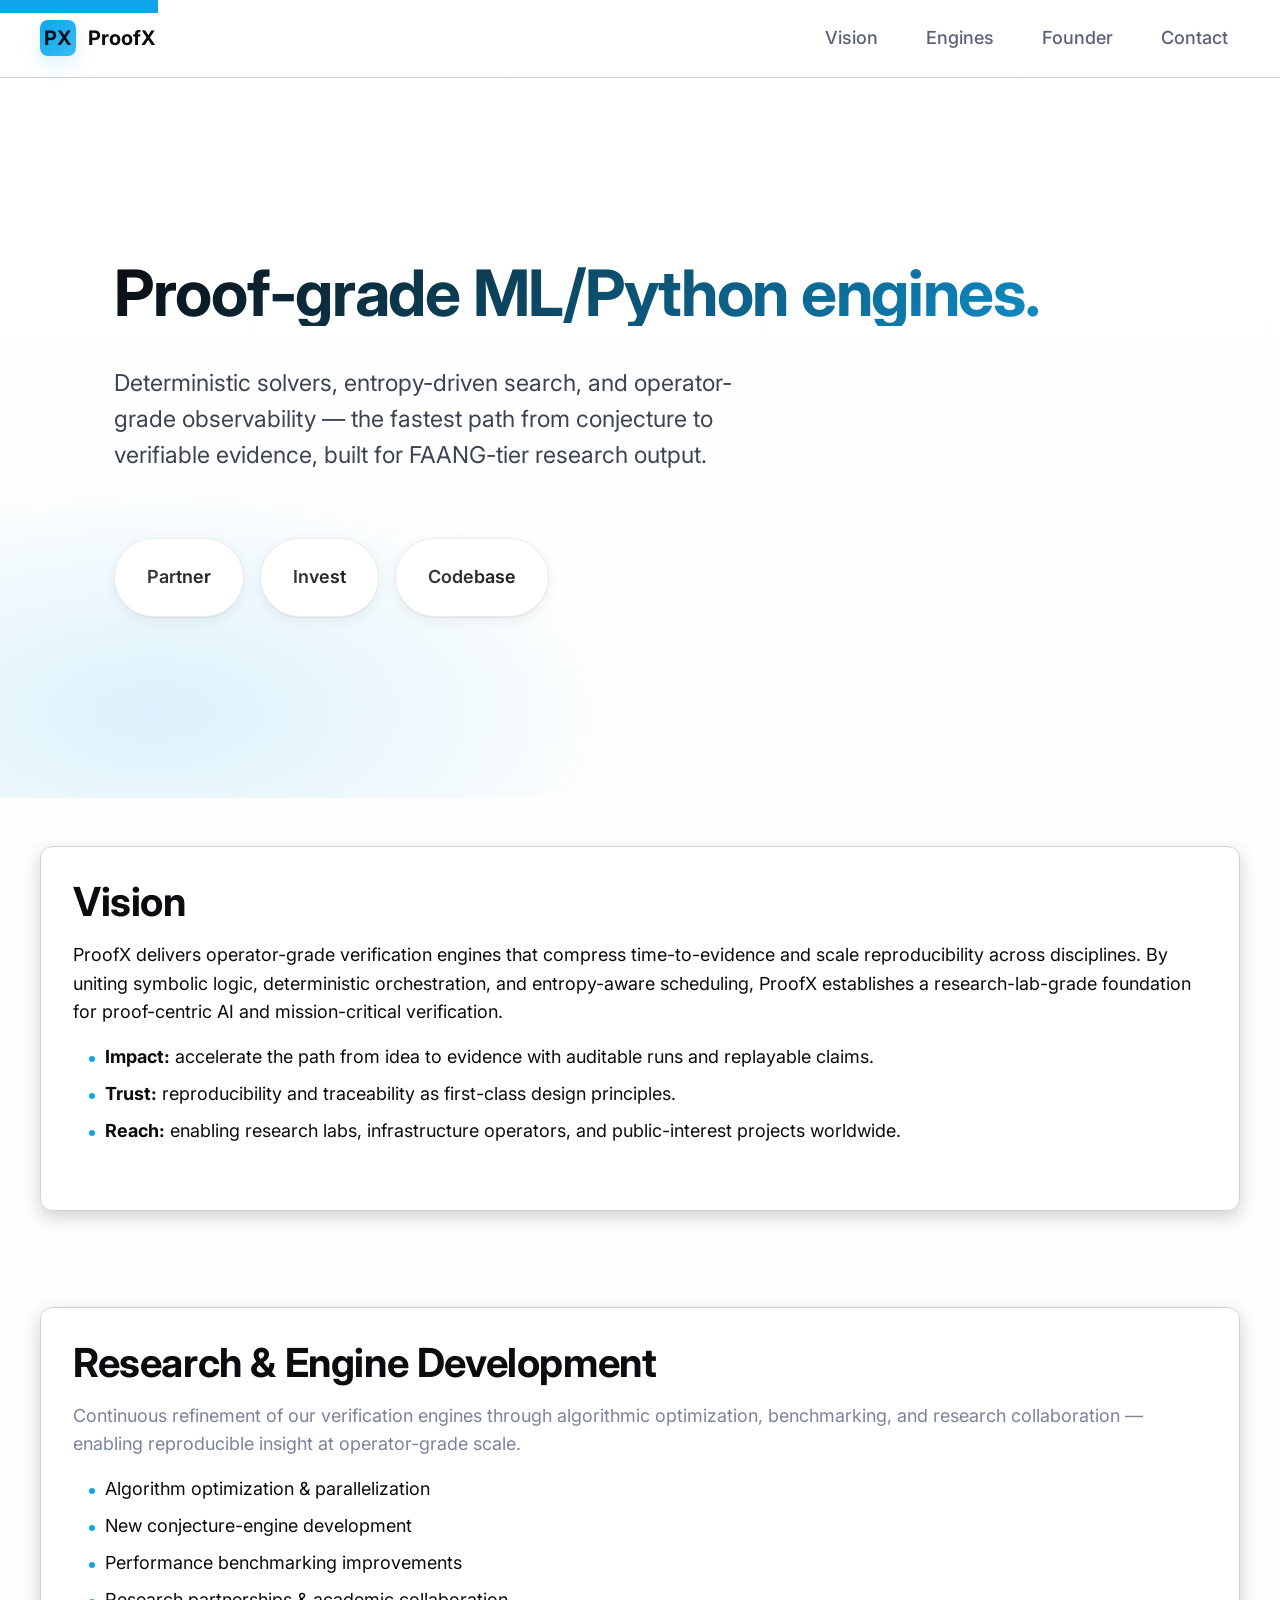
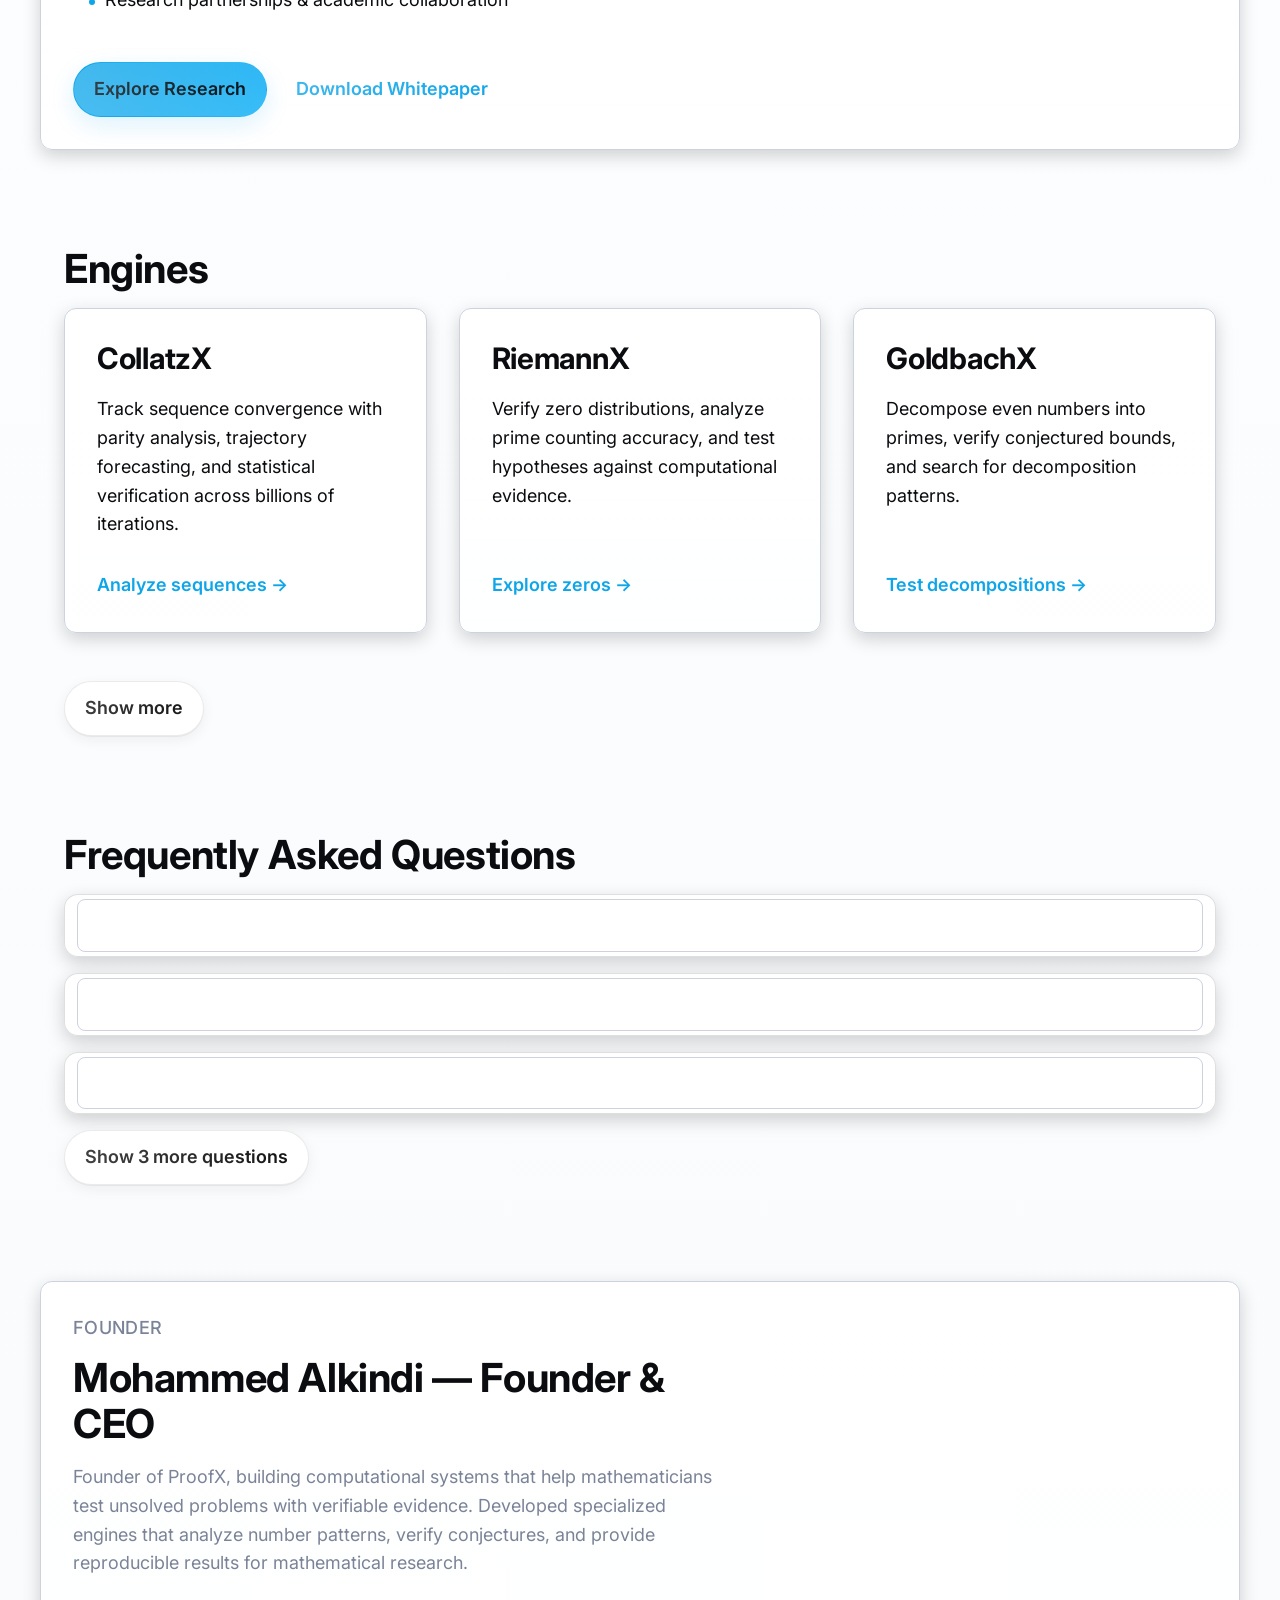
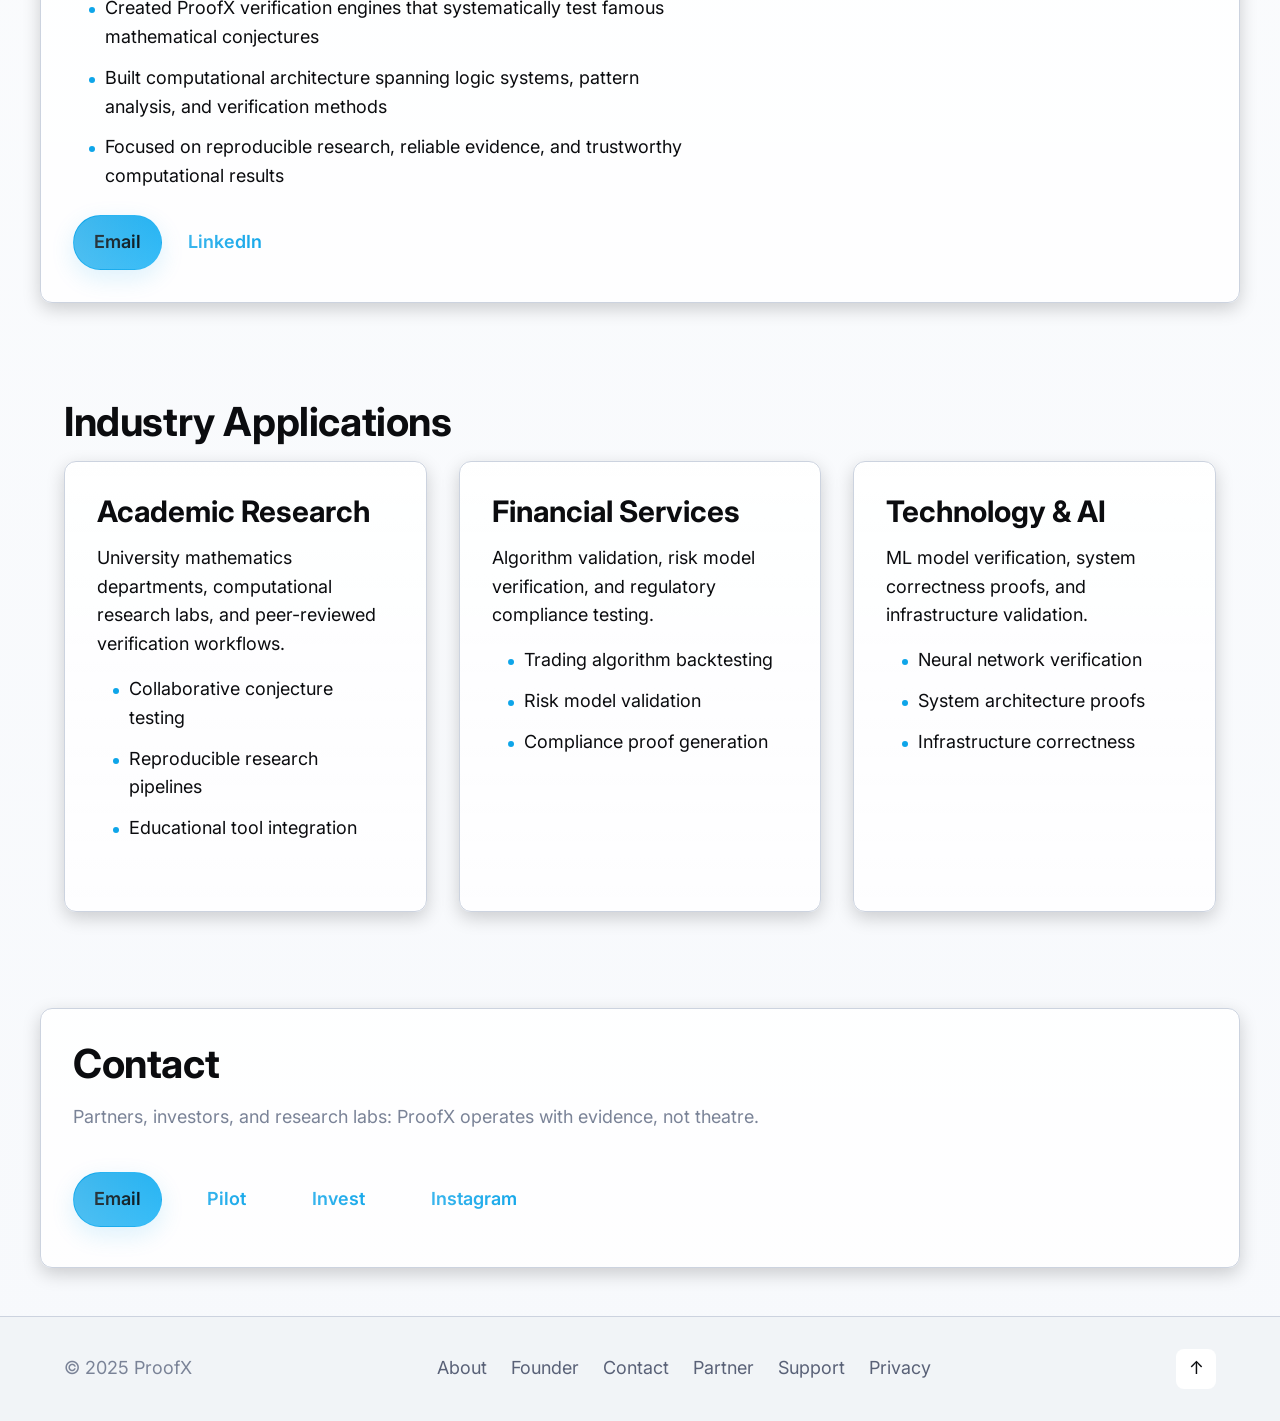
==== commit 3db5e3c4: "Update index.html" ====
--- a/index.html
+++ b/index.html
@@ -537,7 +537,7 @@
     <div class="container card card--row founder">
       <div class="founder__bio">
         <p class="kicker">Founder</p>
-        <h2 id="founder-title">Alkindi — Founder & CEO</h2>
+        <h2 id="founder-title">Mohammed Alkindi — Founder & CEO</h2>
         <p class="muted">
           Founder of ProofX, building computational systems that help mathematicians test unsolved problems with verifiable evidence. Developed specialized engines that analyze number patterns, verify conjectures, and provide reproducible results for mathematical research.
         </p>
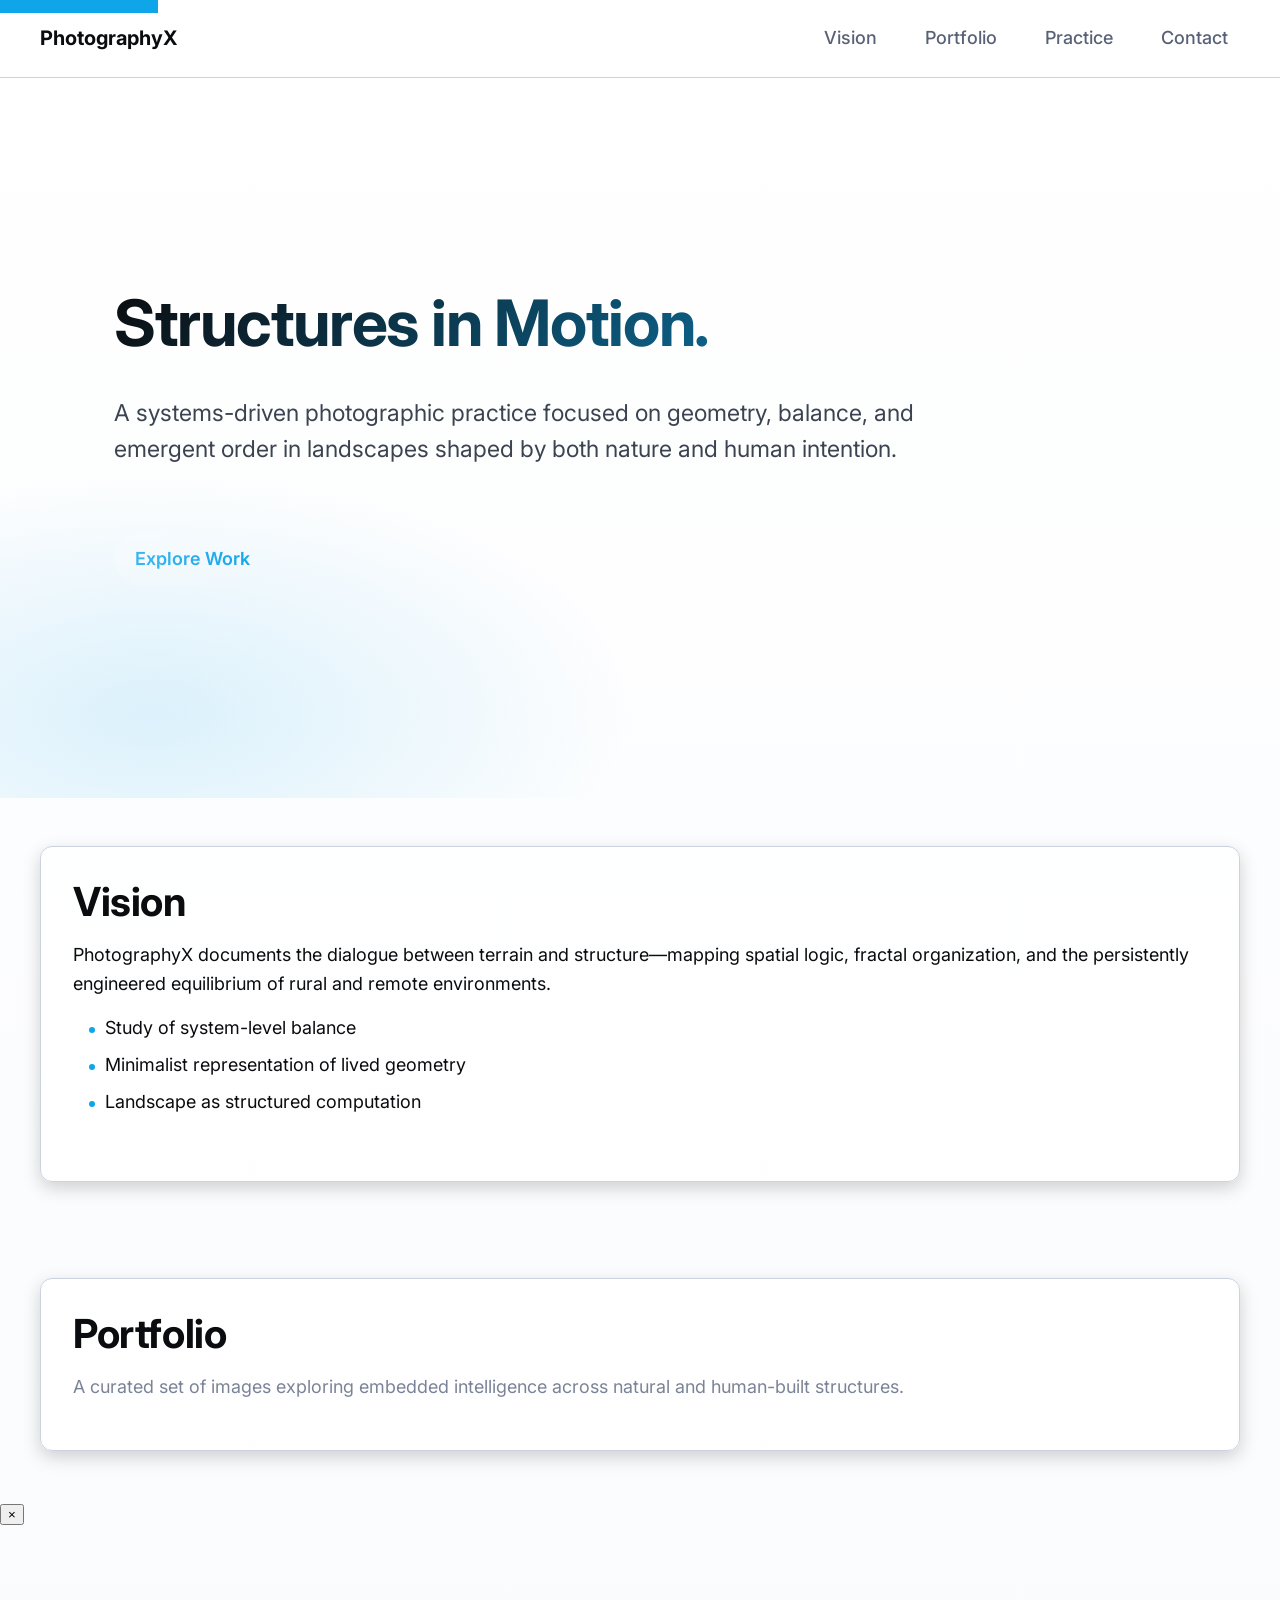
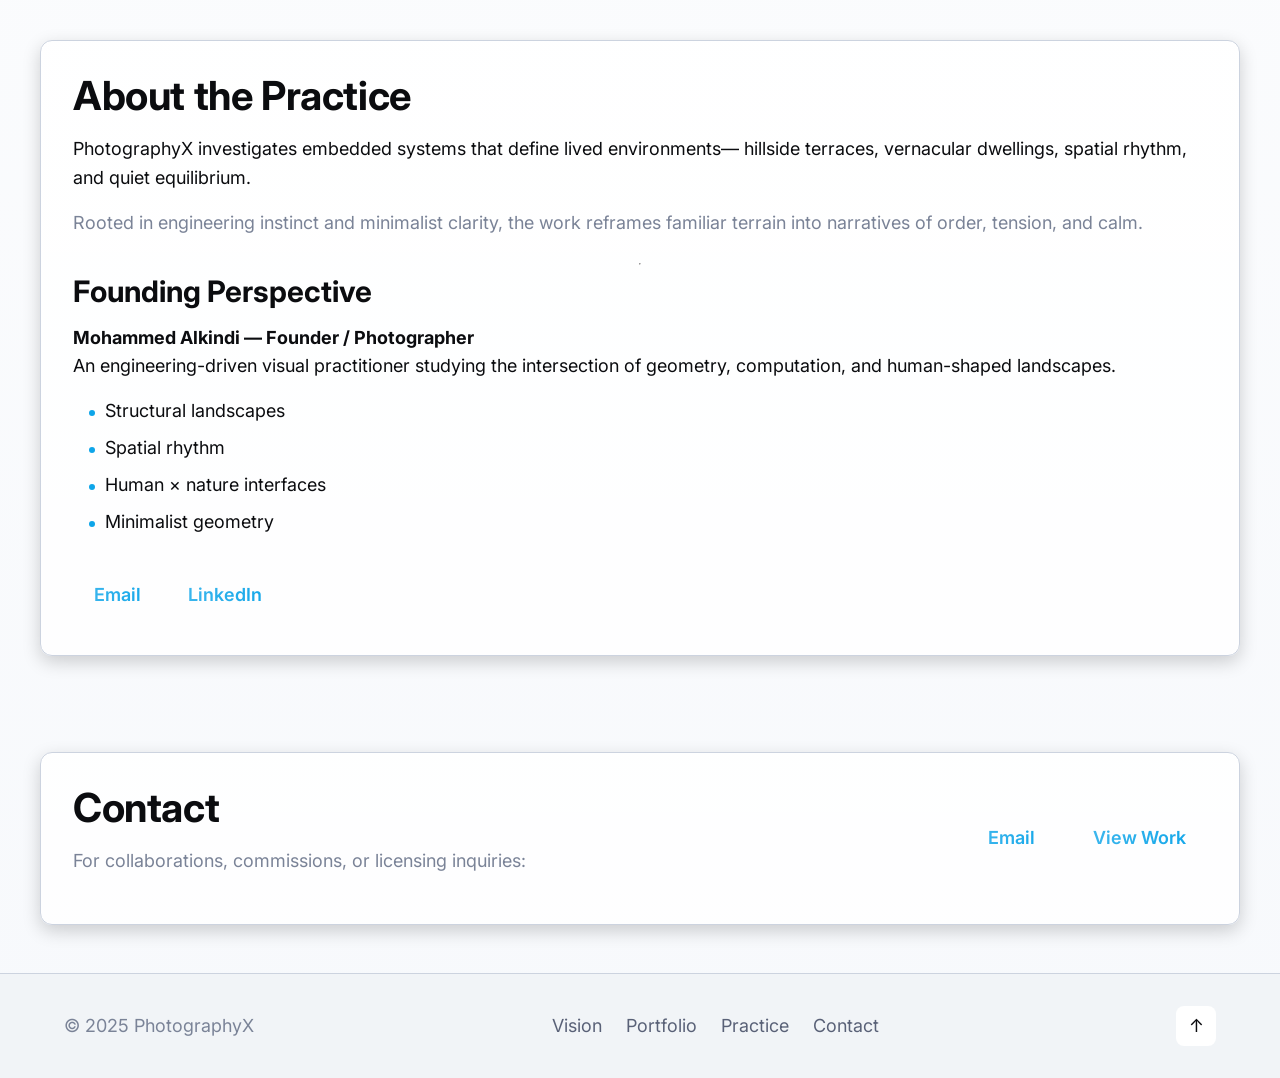
==== commit c83fa4c0: "Update index.html" ====
--- a/index.html
+++ b/index.html
@@ -1,135 +1,51 @@
-<!doctype html>
+<!DOCTYPE html>
 <html lang="en">
 <head>
-  <meta charset="utf-8" />
-  <meta http-equiv="x-ua-compatible" content="ie=edge" />
-  <meta name="viewport" content="width=device-width, initial-scale=1" />
-  <meta name="color-scheme" content="dark light" />
-  <meta name="theme-color" content="#0a0a14" media="(prefers-color-scheme: dark)" />
-  <meta name="theme-color" content="#f8f9fa" media="(prefers-color-scheme: light)" />
-  <meta name="description" content="ProofX | Deterministic solvers, entropy-guided search, and operator-grade observability — accelerating the path from conjecture to verifiable evidence, engineered for FAANG-level research breakthroughs." />
-  <link rel="canonical" href="https://www.proofx.org/" />
+  <meta charset="UTF-8"/>
+  <meta http-equiv="X-UA-Compatible" content="IE=edge"/>
+  <meta name="viewport" content="width=device-width, initial-scale=1"/>
 
-  <title>ProofX | Deterministic ML/Python Verification Stack</title>
+  <title>PhotographyX — Structures in Motion</title>
+  <meta name="description" content="PhotographyX captures computational beauty through geometry, structure, and human order across landscapes."/>
+  <meta name="author" content="Alkindi"/>
+  <meta name="theme-color" content="#000000"/>
 
-  <!-- Favicons -->
-  <link rel="icon" type="image/png" sizes="16x16" href="/assets/favicon-16x16.png">
-  <link rel="icon" type="image/png" sizes="32x32" href="/assets/favicon-32x32.png">
-  <link rel="icon" href="/favicon.ico" sizes="any" />
+  <!-- Canonical -->
+  <link rel="canonical" href="https://photographyx.com/"/>
 
-  <link rel="stylesheet" href="styles.css" />
-
-  <!-- Preload critical resources -->
-  <link rel="preconnect" href="https://fonts.googleapis.com">
-  <link rel="preconnect" href="https://fonts.gstatic.com" crossorigin>
-  <link rel="preload" href="https://fonts.googleapis.com/css2?family=Inter:wght@400;500;600;700&family=JetBrains+Mono:wght@400;500&display=swap" as="style" onload="this.onload=null;this.rel='stylesheet'">
-  <noscript>
-    <link href="https://fonts.googleapis.com/css2?family=Inter:wght@400;500;600;700&family=JetBrains+Mono:wght@400;500&display=swap" rel="stylesheet">
-  </noscript>
-
-  <!-- Open Graph -->
-  <meta property="og:type" content="website" />
-  <meta property="og:title" content="ProofX | Deterministic ML/Python Verification Stack"/>
-  <meta property="og:description" content="Deterministic solvers, entropy-driven search, and operator-grade observability — the fastest path from conjecture to verifiable evidence, built for FAANG-tier research output." />
-  <meta property="og:url" content="https://www.proofx.org/" />
-  <meta property="og:site_name" content="ProofX" />
-  <meta property="og:image" content="https://www.proofx.org/assets/og.png" />
+  <!-- OG -->
+  <meta property="og:title" content="PhotographyX — Structures in Motion"/>
+  <meta property="og:description" content="From terraced hillsides to remote worlds — experience computational beauty through photography."/>
+  <meta property="og:type" content="website"/>
+  <meta property="og:url" content="https://photographyx.com/"/>
+  <meta property="og:image" content="Portfolio/1.jpg"/>
 
   <!-- Twitter -->
-  <meta name="twitter:card" content="summary_large_image" />
-  <meta name="twitter:title" content="ProofX — proof-grade ML/Python engines" />
-  <meta name="twitter:description" content="Deterministic portfolios, entropy-guided search, audit-grade observability, and FAANG-tier research output." />
-  <meta name="twitter:image" content="https://www.proofx.org/assets/og.png" />
+  <meta name="twitter:card" content="summary_large_image"/>
+  <meta name="twitter:title" content="PhotographyX — Structures in Motion"/>
+  <meta name="twitter:description" content="Explore computational beauty and structural harmony across remote geographies."/>
+  <meta name="twitter:image" content="Portfolio/1.jpg"/>
 
-  <!-- Structured data -->
-  <script type="application/ld+json">
-  {
-    "@context": "https://schema.org",
-    "@type": "Organization",
-    "name": "ProofX",
-    "url": "https://www.proofx.org/",
-    "logo": "https://www.proofx.org/assets/favicon-32x32.png",
-    "sameAs": [
-      "https://vision.proofx.org",
-      "https://engine.proofx.org",
-      "https://docs.proofx.org",
-    ]
-  }
-  </script>
+  <!-- Fonts -->
+  <link rel="preconnect" href="https://fonts.googleapis.com"/>
+  <link rel="preconnect" href="https://fonts.gstatic.com" crossorigin/>
+  <link href="https://fonts.googleapis.com/css2?family=Inter:wght@300;400;500;600&display=swap" rel="stylesheet"/>
 
-  <!-- Inline enhancements specific to this rev (keeps styles.css untouched) -->
-  <style>
-    .hidden { display: none !important; }
+  <link rel="icon" href="favicon.ico"/>
+  <link rel="apple-touch-icon" href="apple-touch-icon.png"/>
+  <link rel="manifest" href="site.webmanifest"/>
 
-    /* Engines */
-    #engines .engine h3 { font-weight: 700; letter-spacing: -0.01em; }
-    #engines .engine p { margin-top: .25rem; }
-    #engines .engine .engine__link { font-weight: 600; }
-
-    /* FAQ — ensure only one visible "+" icon (native marker hidden) */
-    #faq-list details.faq__item { border: 1px solid var(--border, rgba(128,128,128,.25)); border-radius: 14px; padding: .25rem .75rem; transition: transform .15s ease, border-color .2s ease; }
-    #faq-list details.faq__item:hover { transform: translateY(-1px); border-color: var(--accent, rgba(99,102,241,.5)); }
-    #faq-list summary.faq__q { list-style: none; cursor: pointer; display: grid; grid-template-columns: 1fr auto; align-items: center; gap: .75rem; padding: .75rem .25rem; font-weight: 600; font-size: 1.05rem; }
-    #faq-list summary.faq__q::-webkit-details-marker { display: none; }
-    .faq__icon { width: 22px; height: 22px; flex: none; transition: transform .2s ease; opacity: .9; }
-    details[open] .faq__icon { transform: rotate(45deg); } /* plus → minus */
-
-    /* Buttons */
-    .btn.btn--white { background: #fff; color: #111; border: 1px solid rgba(0,0,0,.08); box-shadow: 0 1px 0 rgba(0,0,0,.05), 0 4px 14px rgba(0,0,0,.06); }
-    .btn.btn--white:hover { filter: brightness(.98); }
-    .btn.btn--blue  { background: #0A66FF; color: #fff; }
-    .btn-row { display:flex; gap:.5rem; margin-top:1rem; flex-wrap:wrap; }
-
-    /* Contact */
-    .contact__actions .btn { margin-right: .5rem; margin-bottom: .5rem; }
-
-    /* Findings */
-    .findings__img { max-width: 100%; border-radius: 12px; display: block; }
-    .findings__grid { display:grid; grid-template-columns: repeat(auto-fill,minmax(220px,1fr)); gap:12px; margin-top:12px; }
-    .finding { overflow:hidden; border-radius:12px; }
-    .finding img { width:100%; height:auto; display:block; }
-    
-    /* Quantum Computing Section */
-    .quantum-conjecture { 
-      background: var(--surface-2); 
-      border-radius: 12px; 
-      padding: 1.5rem; 
-      margin-bottom: 1.5rem; 
-      border-left: 4px solid var(--accent);
-    }
-    .test-cases-grid {
-      display: grid;
-      grid-template-columns: repeat(auto-fill, minmax(300px, 1fr));
-      gap: 1rem;
-      margin-top: 1rem;
-    }
-    .test-case {
-      background: var(--surface-1);
-      padding: 1rem;
-      border-radius: 8px;
-      font-size: 0.9rem;
-    }
-    .test-case h4 {
-      margin-top: 0;
-      color: var(--accent);
-      font-size: 1rem;
-    }
-    .coming-soon {
-      opacity: 0.7;
-      font-style: italic;
-    }
-  </style>
+  <link rel="stylesheet" href="styles.css"/>
 </head>
 
 <body>
   <a class="skip" href="#main">Skip to content</a>
 
-  <!-- ============================== HEADER =============================== -->
+  <!-- ========================= HEADER ========================= -->
   <header class="nav" role="banner">
     <div class="container nav__inner">
-      <a class="brand" href="#top" aria-label="ProofX home">
-        <span class="brand__mark" aria-hidden="true">PX</span>
-        <span class="brand__text">ProofX</span>
+      <a class="brand" href="#top" aria-label="PhotographyX home">
+        <span class="brand__text">PhotographyX</span>
       </a>
 
       <button class="nav__toggle" aria-expanded="false" aria-label="Toggle navigation">
@@ -138,618 +54,133 @@
 
       <nav class="nav__links" role="navigation" aria-label="Primary">
         <a href="#vision">Vision</a>
-        <a href="#engines">Engines</a>
-        <a href="#founder">Founder</a>
+        <a href="#gallery">Portfolio</a>
+        <a href="#about">Practice</a>
         <a href="#contact">Contact</a>
       </nav>
     </div>
   </header>
 
-  <main id="main">
-    <!-- =============================== HERO =============================== -->
-    <section id="top" class="section hero" aria-labelledby="hero-title">
-      <div class="container hero__wrap">
-        <h1 id="hero-title" class="hero__h1" data-no-wrap>Proof-grade ML/Python engines.</h1>
-        <p class="hero__sub">
-          Deterministic solvers, entropy-driven search, and operator-grade observability — the fastest path
-          from conjecture to verifiable evidence, built for FAANG-tier research output.
-        </p>
-
-        <div class="hero__actions" role="group" aria-label="Primary actions">
-          <a class="btn btn--white btn--lg btn--pill" href="mailto:alkindi.proofx@gmail.com?subject=ProofX%20%E2%80%94%20Partner">Partner</a>
-          <a class="btn btn--white btn--lg btn--pill" href="mailto:alkindi.proofx@gmail.com?subject=ProofX%20%E2%80%94%20Invest">Invest</a>
-          <a class="btn btn--white btn--lg btn--pill" href="https://github.com/ProofX-core" target="_blank" rel="noopener">Codebase</a>
-        </div>
+  <!-- ========================= HERO ========================= -->
+  <section id="top" class="section hero" aria-labelledby="hero-title">
+    <div class="container hero__wrap">
+      <h1 id="hero-title" class="hero__h1">Structures in Motion.</h1>
+      <p class="hero__sub">
+        A systems-driven photographic practice focused on geometry, balance, and emergent order in landscapes shaped by both nature and human intention.
+      </p>
+      <div class="hero__actions" role="group" aria-label="Primary actions">
+        <a class="btn btn--pill" href="#gallery">Explore Work</a>
       </div>
-    </section>
-
-      <!-- ================================ VISION ============================= -->
-    <section id="vision" class="section" aria-labelledby="vision-title">
-      <div class="container card">
-        <h2 id="vision-title">Vision</h2>
-        <p>
-          ProofX delivers operator-grade verification engines that compress time-to-evidence and scale reproducibility across disciplines. By uniting symbolic logic, deterministic orchestration, and entropy-aware scheduling, ProofX establishes a research-lab-grade foundation for proof-centric AI and mission-critical verification.
-        </p>
-        <ul class="bullets bullets--tight">
-          <li><strong>Impact:</strong> accelerate the path from idea to evidence with auditable runs and replayable claims.</li>
-          <li><strong>Trust:</strong> reproducibility and traceability as first-class design principles.</li>
-          <li><strong>Reach:</strong> enabling research labs, infrastructure operators, and public-interest projects worldwide.</li>
-        </ul>
-      </div>
-    </section>
-
-    <!-- ================================= RESEARCH & ENGINE DEVELOPMENT ========================== -->
-    <section id="research" class="section" aria-labelledby="research-title">
-      <div class="container card">
-        <h2 id="research-title">Research &amp; Engine Development</h2>
-    
-        <p class="muted">
-          Continuous refinement of our verification engines through algorithmic optimization,
-          benchmarking, and research collaboration — enabling reproducible insight at
-          operator-grade scale.
-        </p>
-    
-        <ul class="bullets bullets--tight">
-          <li>Algorithm optimization &amp; parallelization</li>
-          <li>New conjecture-engine development</li>
-          <li>Performance benchmarking improvements</li>
-          <li>Research partnerships &amp; academic collaboration</li>
-        </ul>
-    
-        <div class="btn-row" role="group" aria-label="Research actions">
-          <a class="btn btn--primary btn--pill" href="/research.html">Explore Research</a>
-          <a class="btn btn--pill" href="/assets/proofx-overview.pdf" download>Download Whitepaper</a>
-        </div>
-      </div>
-    </section>
-
-    <!-- ================================= ENGINES =========================== -->
-    <section id="engines" class="section" aria-labelledby="engines-title">
-      <div class="container">
-        <h2 id="engines-title">Engines</h2>
-
-        <div id="engines-grid" class="grid grid--3">
-          <!-- 20 conjecture engines; only first 3 visible, rest progressively revealed in 3s -->
-
-          <!-- 1 -->
-          <article class="card engine">
-            <h3>CollatzX</h3>
-            <p>Track sequence convergence with parity analysis, trajectory forecasting, and statistical verification across billions of iterations.</p>
-            <a class="engine__link" href="/collatzx">Analyze sequences →</a>
-          </article>
-          
-          <!-- 2 -->
-          <article class="card engine">
-            <h3>RiemannX</h3>
-            <p>Verify zero distributions, analyze prime counting accuracy, and test hypotheses against computational evidence.</p>
-            <a class="engine__link" href="/riemannx">Explore zeros →</a>
-          </article>
-          
-          <!-- 3 -->
-          <article class="card engine">
-            <h3>GoldbachX</h3>
-            <p>Decompose even numbers into primes, verify conjectured bounds, and search for decomposition patterns.</p>
-            <a class="engine__link" href="/goldbachx">Test decompositions →</a>
-          </article>
-
-
-        <div class="btn-row" role="group" aria-label="Engines list controls">
-          <button id="engines-show-more" class="btn btn--white btn--pill" aria-controls="engines-grid" aria-expanded="false">Show more</button>
-          <button id="engines-show-less" class="btn btn--blue btn--pill hidden" aria-controls="engines-grid" aria-expanded="true">Show less</button>
-        </div>
-        <div id="engines-live" class="sr-only" aria-live="polite"></div>
-      </div>
-    </section>
-
-  <!-- =================================== FAQ ============================ -->
-  <section id="faq" class="section" aria-labelledby="faq-title">
-    <div class="container">
-      <h2 id="faq-title">Frequently Asked Questions</h2>
-  
-      <div id="faq-list">
-        <!-- First 3 questions always visible -->
-        <details class="card faq__item">
-          <summary class="faq__q">
-            How does ProofX ensure determinism and traceability?
-            <svg class="faq__icon" viewBox="0 0 24 24" aria-hidden="true">
-              <path class="h" d="M5 12h14" stroke="currentColor" stroke-width="2" stroke-linecap="round"/>
-              <path class="v" d="M12 5v14" stroke="currentColor" stroke-width="2" stroke-linecap="round"/>
-            </svg>
-          </summary>
-          <p>ProofX portfolios are seeded, versioned, and replayable with byte-for-byte manifests. Every computation is fully reproducible across environments with guaranteed identical results.</p>
-        </details>
-  
-        <details class="card faq__item">
-          <summary class="faq__q">
-            What is ProofX's business model and revenue strategy?
-            <svg class="faq__icon" viewBox="0 0 24 24" aria-hidden="true">
-              <path class="h" d="M5 12h14" stroke="currentColor" stroke-width="2" stroke-linecap="round"/>
-              <path class="v" d="M12 5v14" stroke="currentColor" stroke-width="2" stroke-linecap="round"/>
-            </svg>
-          </summary>
-          <p><strong>Current Status:</strong> ProofX operates as an open-source non-profit research organization. <strong>Future Plans:</strong> We're exploring patent licensing for novel verification algorithms and enterprise support contracts for research institutions.</p>
-        </details>
-  
-        <details class="card faq__item">
-          <summary class="faq__q">
-            When will the source code be publicly available?
-            <svg class="faq__icon" viewBox="0 0 24 24" aria-hidden="true">
-              <path class="h" d="M5 12h14" stroke="currentColor" stroke-width="2" stroke-linecap="round"/>
-              <path class="v" d="M12 5v14" stroke="currentColor" stroke-width="2" stroke-linecap="round"/>
-            </svg>
-          </summary>
-          <p><strong>Immediate Access:</strong> Basic verification frameworks are available now. <strong>Advanced Engines:</strong> Core conjecture engines are undergoing patent review and will be released under open-source licenses once intellectual property protection is secured.</p>
-        </details>
-  
-        <!-- Hidden questions (4-6) -->
-        <details class="card faq__item faq-hidden">
-          <summary class="faq__q">
-            What is ProofX's approach to patents and intellectual property?
-            <svg class="faq__icon" viewBox="0 0 24 24" aria-hidden="true">
-              <path class="h" d="M5 12h14" stroke="currentColor" stroke-width="2" stroke-linecap="round"/>
-              <path class="v" d="M12 5v14" stroke="currentColor" stroke-width="2" stroke-linecap="round"/>
-            </svg>
-          </summary>
-          <p>We're pursuing patents only for novel verification algorithms, not mathematical concepts. All patented technologies will be available under fair-use research licenses, with commercial licensing for enterprise applications.</p>
-        </details>
-  
-        <details class="card faq__item faq-hidden">
-          <summary class="faq__q">
-            What is ProofX's competitive advantage and reliability moat?
-            <svg class="faq__icon" viewBox="0 0 24 24" aria-hidden="true">
-              <path class="h" d="M5 12h14" stroke="currentColor" stroke-width="2" stroke-linecap="round"/>
-              <path class="v" d="M12 5v14" stroke="currentColor" stroke-width="2" stroke-linecap="round"/>
-            </svg>
-          </summary>
-          <p>ProofX builds compounding corpora of runs and counterexamples that improve priors and are hard to replicate. Our deterministic verification architecture creates reliability through extensive validation datasets and performance-optimized algorithms.</p>
-        </details>
-  
-        <details class="card faq__item faq-hidden">
-          <summary class="faq__q">
-            Is ProofX a SaaS company or traditional startup?
-            <svg class="faq__icon" viewBox="0 0 24 24" aria-hidden="true">
-              <path class="h" d="M5 12h14" stroke="currentColor" stroke-width="2" stroke-linecap="round"/>
-              <path class="v" d="M12 5v14" stroke="currentColor" stroke-width="2" stroke-linecap="round"/>
-            </svg>
-          </summary>
-          <p>No. ProofX is structured as an open-source non-profit research organization, focused on research partnerships and operator deployments rather than traditional SaaS revenue.</p>
-        </details>
-  
-        <!-- Hidden questions (7-9) -->
-        <details class="card faq__item faq-hidden">
-          <summary class="faq__q">
-            What is ProofX's deployment and security posture?
-            <svg class="faq__icon" viewBox="0 0 24 24" aria-hidden="true">
-              <path class="h" d="M5 12h14" stroke="currentColor" stroke-width="2" stroke-linecap="round"/>
-              <path class="v" d="M12 5v14" stroke="currentColor" stroke-width="2" stroke-linecap="round"/>
-            </svg>
-          </summary>
-          <p>We use containers, pinned builds, and strict retention modes to ensure security and reproducibility. Our deployment architecture supports private cloud, on-prem, and air-gapped environments.</p>
-        </details>
-  
-        <details class="card faq__item faq-hidden">
-          <summary class="faq__q">
-            How does ProofX minimize time-to-evidence in verification?
-            <svg class="faq__icon" viewBox="0 0 24 24" aria-hidden="true">
-              <path class="h" d="M5 12h14" stroke="currentColor" stroke-width="2" stroke-linecap="round"/>
-              <path class="v" d="M12 5v14" stroke="currentColor" stroke-width="2" stroke-linecap="round"/>
-            </svg>
-          </summary>
-          <p>Through entropy-aware scheduling and replay manifests, ProofX optimizes verification workflows to deliver statistical evidence faster.</p>
-        </details>
-  
-        <details class="card faq__item faq-hidden">
-          <summary class="faq__q">
-            What guarantees does ProofX provide for verification results?
-            <svg class="faq__icon" viewBox="0 0 24 24" aria-hidden="true">
-              <path class="h" d="M5 12h14" stroke="currentColor" stroke-width="2" stroke-linecap="round"/>
-              <path class="v" d="M12 5v14" stroke="currentColor" stroke-width="2" stroke-linecap="round"/>
-            </svg>
-          </summary>
-          <p>Manifested seeds, routes, and configs guarantee byte-identical runs across environments. We provide statistical confidence intervals and formal verification certificates.</p>
-        </details>
-  
-        <!-- Hidden questions (10-12) -->
-        <details class="card faq__item faq-hidden">
-          <summary class="faq__q">
-            How are ProofX's verification results validated by the research community?
-            <svg class="faq__icon" viewBox="0 0 24 24" aria-hidden="true">
-              <path class="h" d="M5 12h14" stroke="currentColor" stroke-width="2" stroke-linecap="round"/>
-              <path class="v" d="M12 5v14" stroke="currentColor" stroke-width="2" stroke-linecap="round"/>
-            </svg>
-          </summary>
-          <p>All verification engines undergo peer review through academic collaborations. We publish verification methodologies and datasets to enable independent validation.</p>
-        </details>
-  
-        <details class="card faq__item faq-hidden">
-          <summary class="faq__q">
-            How is ProofX funded and what is the long-term sustainability plan?
-            <svg class="faq__icon" viewBox="0 0 24 24" aria-hidden="true">
-              <path class="h" d="M5 12h14" stroke="currentColor" stroke-width="2" stroke-linecap="round"/>
-              <path class="v" d="M12 5v14" stroke="currentColor" stroke-width="2" stroke-linecap="round"/>
-            </svg>
-          </summary>
-          <p><strong>Current Funding:</strong> Bootstrapped development with research grants. <strong>Sustainability Model:</strong> Long-term sustainability through patent licensing and enterprise support contracts while maintaining open-source commitment.</p>
-        </details>
-      </div>
-  
-      <div class="btn-row" role="group" aria-label="FAQ controls">
-        <button id="faq-show-more" class="btn btn--white btn--pill" aria-controls="faq-list" aria-expanded="false">Show 3 more questions</button>
-        <button id="faq-show-less" class="btn btn--blue btn--pill hidden" aria-controls="faq-list" aria-expanded="true">Show 3 fewer questions</button>
-      </div>
-      <div id="faq-live" class="sr-only" aria-live="polite"></div>
     </div>
   </section>
-  
-  <script>
-  document.addEventListener('DOMContentLoaded', function() {
-    const faqList = document.getElementById('faq-list');
-    const showMoreBtn = document.getElementById('faq-show-more');
-    const showLessBtn = document.getElementById('faq-show-less');
-    const faqLive = document.getElementById('faq-live');
-    
-    const hiddenItems = Array.from(document.querySelectorAll('.faq-hidden'));
-    const itemsPerStep = 3;
-    let currentVisibleCount = 3; // First 3 are always visible
-    
-    function updateFAQVisibility() {
-      // Show items up to currentVisibleCount, hide the rest
-      hiddenItems.forEach((item, index) => {
-        if (index < currentVisibleCount - 3) {
-          item.classList.remove('faq-hidden');
-        } else {
-          item.classList.add('faq-hidden');
-        }
-      });
-      
-      // Update button states
-      const totalHidden = hiddenItems.length;
-      const remainingHidden = totalHidden - (currentVisibleCount - 3);
-      
-      if (currentVisibleCount >= totalHidden + 3) {
-        showMoreBtn.classList.add('hidden');
-        showLessBtn.classList.remove('hidden');
-        showLessBtn.textContent = `Show ${Math.min(itemsPerStep, currentVisibleCount - 3)} fewer questions`;
-      } else if (currentVisibleCount > 3) {
-        showMoreBtn.classList.remove('hidden');
-        showLessBtn.classList.remove('hidden');
-        showMoreBtn.textContent = `Show ${Math.min(itemsPerStep, remainingHidden)} more questions`;
-        showLessBtn.textContent = `Show ${Math.min(itemsPerStep, currentVisibleCount - 3)} fewer questions`;
-      } else {
-        showMoreBtn.classList.remove('hidden');
-        showLessBtn.classList.add('hidden');
-        showMoreBtn.textContent = `Show ${Math.min(itemsPerStep, remainingHidden)} more questions`;
-      }
-      
-      // Update ARIA live region for screen readers
-      const visibleCount = Math.min(currentVisibleCount, totalHidden + 3);
-      faqLive.textContent = `Now showing ${visibleCount} of ${totalHidden + 3} questions`;
-    }
-    
-    showMoreBtn.addEventListener('click', function() {
-      currentVisibleCount += itemsPerStep;
-      updateFAQVisibility();
-    });
-    
-    showLessBtn.addEventListener('click', function() {
-      currentVisibleCount = Math.max(3, currentVisibleCount - itemsPerStep);
-      updateFAQVisibility();
-    });
-    
-    // Initialize visibility
-    updateFAQVisibility();
-  });
-  </script>
-  
-  <!-- FAQ icon/marker fixes (scoped) -->
-  <style>
-    /* --- Nuke ALL native and theme-injected markers/icons --- */
-    #faq details > summary::-webkit-details-marker { display: none !important; }
-    #faq details > summary::marker { content: "" !important; }
-    #faq details > summary { list-style: none !important; }
-    #faq .faq__q::before,
-    #faq .faq__q::after { content: none !important; }
-  
-    /* --- Layout: text left, single SVG icon top-right --- */
-    #faq .faq__q {
-      position: relative;
-      display: block;
-      padding-right: 36px;           /* space for icon */
-      cursor: pointer;
-      font-weight: 600;
-    }
-    #faq .faq__icon {
-      position: absolute;
-      right: 12px;
-      top: 50%;
-      transform: translateY(-50%);
-      width: 24px; height: 24px;
-      pointer-events: none;          /* keep whole summary clickable */
-    }
-  
-    /* --- Animation: plus → minus by hiding vertical stroke --- */
-    #faq .faq__icon .h,
-    #faq .faq__icon .v { transition: opacity .15s ease; }
-    #faq details[open] .faq__icon .v { opacity: 0; }
-  
-    /* Enhanced FAQ styling */
-    #faq .faq__item {
-      margin-bottom: 1rem;
-      border: 1px solid #e1e5e9;
-      border-radius: 8px;
-      transition: border-color 0.2s ease;
-    }
-    
-    #faq .faq__item:hover {
-      border-color: #007acc;
-    }
-    
-    #faq .faq__item[open] {
-      border-color: #007acc;
-      box-shadow: 0 2px 8px rgba(0, 122, 204, 0.1);
-    }
-    
-    /* Text color updated to white */
-    #faq .faq__q {
-      padding: 1.25rem;
-      font-size: 1.1rem;
-      color: #ffffff; /* white for questions */
-    }
-    
-    #faq .faq__item p {
-      padding: 0 1.25rem 1.25rem;
-      margin: 0;
-      line-height: 1.6;
-      color: #ffffff; /* white for answers */
-    }
-    
-    #faq .faq__item strong {
-      color: #ffffff; /* white for bold text */
-    }
-    
-    /* Hidden FAQ items */
-    .faq-hidden {
-      display: none !important;
-    }
-    
-    /* Hidden utility class */
-    .hidden {
-      display: none !important;
-    }
-    
-    /* Screen reader only */
-    .sr-only {
-      position: absolute;
-      width: 1px;
-      height: 1px;
-      padding: 0;
-      margin: -1px;
-      overflow: hidden;
-      clip: rect(0, 0, 0, 0);
-      white-space: nowrap;
-      border: 0;
-    }
-  </style>
 
+  <!-- ========================= VISION ========================= -->
+  <section id="vision" class="section" aria-labelledby="vision-title">
+    <div class="container card">
+      <h2 id="vision-title">Vision</h2>
+      <p>
+        PhotographyX documents the dialogue between terrain and structure—mapping spatial logic,
+        fractal organization, and the persistently engineered equilibrium of rural and remote environments.
+      </p>
+      <ul class="bullets bullets--tight">
+        <li>Study of system-level balance</li>
+        <li>Minimalist representation of lived geometry</li>
+        <li>Landscape as structured computation</li>
+      </ul>
+    </div>
+  </section>
 
-  <!-- ================================ FOUNDER =========================== -->
-  <section id="founder" class="section" aria-labelledby="founder-title">
-    <div class="container card card--row founder">
-      <div class="founder__bio">
-        <p class="kicker">Founder</p>
-        <h2 id="founder-title">Mohammed Alkindi — Founder & CEO</h2>
-        <p class="muted">
-          Founder of ProofX, building computational systems that help mathematicians test unsolved problems with verifiable evidence. Developed specialized engines that analyze number patterns, verify conjectures, and provide reproducible results for mathematical research.
-        </p>
-        <ul class="bullets">
-          <li>Created ProofX verification engines that systematically test famous mathematical conjectures</li>
-          <li>Built computational architecture spanning logic systems, pattern analysis, and verification methods</li>
-          <li>Focused on reproducible research, reliable evidence, and trustworthy computational results</li>
-        </ul>
-        <div class="founder__cta" role="group" aria-label="Founder contact">
-          <a class="btn btn--primary btn--pill" href="mailto:alkindi.proofx@gmail.com?subject=ProofX%20%E2%80%94%20Founder%20Contact">Email</a>
-          <a class="btn btn--pill" href="https://www.linkedin.com/in/alkindi-network" target="_blank" rel="noopener">LinkedIn</a>
+  <!-- ========================= PORTFOLIO ========================= -->
+  <section id="gallery" class="section" aria-labelledby="gallery-title">
+    <div class="container card">
+      <h2 id="gallery-title">Portfolio</h2>
+      <p class="muted">
+        A curated set of images exploring embedded intelligence across natural and human-built structures.
+      </p>
+
+      <div class="gallery__container">
+        <div class="gallery__grid" id="galleryGrid" aria-live="polite">
+          <!-- Injected via app.js -->
         </div>
       </div>
     </div>
   </section>
 
-  <!-- ================================ Use Cases & Applications =========================== -->
-    <section id="applications" class="section" aria-labelledby="applications-title">
-      <div class="container">
-        <h2 id="applications-title">Industry Applications</h2>
-        <div class="grid grid--3">
-          <article class="card">
-            <h3>Academic Research</h3>
-            <p>University mathematics departments, computational research labs, and peer-reviewed verification workflows.</p>
-            <ul class="bullets">
-              <li>Collaborative conjecture testing</li>
-              <li>Reproducible research pipelines</li>
-              <li>Educational tool integration</li>
-            </ul>
-          </article>
-          <article class="card">
-            <h3>Financial Services</h3>
-            <p>Algorithm validation, risk model verification, and regulatory compliance testing.</p>
-            <ul class="bullets">
-              <li>Trading algorithm backtesting</li>
-              <li>Risk model validation</li>
-              <li>Compliance proof generation</li>
-            </ul>
-          </article>
-          <article class="card">
-            <h3>Technology & AI</h3>
-            <p>ML model verification, system correctness proofs, and infrastructure validation.</p>
-            <ul class="bullets">
-              <li>Neural network verification</li>
-              <li>System architecture proofs</li>
-              <li>Infrastructure correctness</li>
-            </ul>
-          </article>
-        </div>
+  <!-- LIGHTBOX -->
+  <div class="lightbox" id="lightbox" aria-hidden="true" role="dialog" aria-modal="true">
+    <button id="closeBtn" class="lightbox__close" aria-label="Close">×</button>
+    <figure class="lightbox__frame">
+      <img id="lightbox-img" alt="" class="lightbox__img"/>
+      <figcaption id="lightbox-caption" class="lightbox__caption"></figcaption>
+    </figure>
+  </div>
+
+  <!-- ========================= PRACTICE ========================= -->
+  <section id="about" class="section" aria-labelledby="practice-title">
+    <div class="container card">
+      <h2 id="practice-title">About the Practice</h2>
+
+      <p>
+        PhotographyX investigates embedded systems that define lived environments—
+        hillside terraces, vernacular dwellings, spatial rhythm, and quiet equilibrium.
+      </p>
+
+      <p class="muted">
+        Rooted in engineering instinct and minimalist clarity, the work reframes familiar terrain
+        into narratives of order, tension, and calm.
+      </p>
+
+      <hr class="divider"/>
+
+      <h3>Founding Perspective</h3>
+      <p>
+        <strong>Mohammed Alkindi — Founder / Photographer</strong><br/>
+        An engineering-driven visual practitioner studying the intersection of geometry,
+        computation, and human-shaped landscapes.
+      </p>
+
+      <ul class="bullets bullets--tight">
+        <li>Structural landscapes</li>
+        <li>Spatial rhythm</li>
+        <li>Human × nature interfaces</li>
+        <li>Minimalist geometry</li>
+      </ul>
+
+      <div class="btn-row" role="group" aria-label="Founder links">
+        <a class="btn btn--pill" href="mailto:inquiries@photographyx.com">Email</a>
+        <a class="btn btn--pill" href="https://www.linkedin.com/" target="_blank" rel="noopener">LinkedIn</a>
       </div>
-    </section>
+    </div>
+  </section>
 
-    <!-- ================================= CONTACT ========================== -->
-    <section id="contact" class="section" aria-labelledby="contact-title">
-      <div class="container card card--row">
-        <div>
-          <h2 id="contact-title">Contact</h2>
-          <p class="muted">Partners, investors, and research labs: ProofX operates with evidence, not theatre.</p>
-        </div>
-        <div class="contact__actions" role="group" aria-label="Contact actions">
-          <a class="btn btn--primary btn--pill" href="mailto:alkindi.proofx@gmail.com?subject=ProofX%20%E2%80%94%20Inquiry">Email</a>
-          <a class="btn btn--pill" href="mailto:alkindi.proofx@gmail.com?subject=ProofX%20%E2%80%94%20Pilot">Pilot</a>
-          <a class="btn btn--pill" href="mailto:alkindi.proofx@gmail.com?subject=ProofX%20%E2%80%94%20Invest">Invest</a>
-          <a class="btn btn--pill" href="https://instagram.com/proofx_org" target="_blank" rel="noopener" aria-label="Instagram @proofx_org">Instagram</a>
-        </div>
+  <!-- ========================= CONTACT ========================= -->
+  <section id="contact" class="section" aria-labelledby="contact-title">
+    <div class="container card card--row">
+      <div>
+        <h2 id="contact-title">Contact</h2>
+        <p class="muted">For collaborations, commissions, or licensing inquiries:</p>
       </div>
-    </section>
-  </main>
+      <div class="contact__actions" role="group" aria-label="Contact actions">
+        <a class="btn btn--pill" href="mailto:inquiries@photographyx.com">Email</a>
+        <a class="btn btn--pill" href="#gallery">View Work</a>
+      </div>
+    </div>
+  </section>
 
-  <!-- ================================= FOOTER ============================ -->
+  <!-- ========================= FOOTER ========================= -->
   <footer class="footer" role="contentinfo">
     <div class="container footer__inner">
-      <span class="muted">© 2025 ProofX</span>
+      <span class="muted">© 2025 PhotographyX</span>
       <nav class="footer__links" aria-label="Footer">
-        <a href="#about">About</a>
-        <a href="#founder">Founder</a>
+        <a href="#vision">Vision</a>
+        <a href="#gallery">Portfolio</a>
+        <a href="#about">Practice</a>
         <a href="#contact">Contact</a>
-        <a href="#partner">Partner</a>
-        <a href="#support">Support</a>
-        <a href="#privacy">Privacy</a>
-
       </nav>
       <a class="to-top" href="#top" aria-label="Back to top">↑</a>
     </div>
   </footer>
 
-  <!-- Progressive enhancement: tiny, accessible helpers -->
-  <script>
-    (function () {
-      const prefersReduced = window.matchMedia('(prefers-reduced-motion: reduce)').matches;
-
-      // Smooth scroll for in-page anchors
-      document.querySelectorAll('a[href^="#"]').forEach(a => {
-        const id = a.getAttribute('href').slice(1);
-        const el = document.getElementById(id);
-        if (!el) return;
-        a.addEventListener('click', e => {
-          e.preventDefault();
-          el.scrollIntoView({ behavior: prefersReduced ? 'auto' : 'smooth', block: 'start' });
-          el.setAttribute('tabindex', '-1');
-          el.focus({ preventScroll: true });
-          history.replaceState(null, '', '#' + id);
-        });
-      });
-
-      // Sticky header state
-      const header = document.querySelector('.nav');
-      let ticking = false;
-      function updateHeader() {
-        const y = window.scrollY || document.documentElement.scrollTop;
-        header.classList.toggle('nav--scrolled', y > 12);
-        ticking = false;
-      }
-      window.addEventListener('scroll', () => {
-        if (!ticking) { requestAnimationFrame(updateHeader); ticking = true; }
-      });
-
-      // Mobile navigation toggle
-      const navToggle = document.querySelector('.nav__toggle');
-      const navLinks = document.querySelector('.nav__links');
-      if (navToggle && navLinks) {
-        navToggle.addEventListener('click', () => {
-          const expanded = navToggle.getAttribute('aria-expanded') === 'true';
-          navToggle.setAttribute('aria-expanded', String(!expanded));
-          navLinks.classList.toggle('nav__links--visible');
-        });
-        navLinks.querySelectorAll('a').forEach(link => {
-          link.addEventListener('click', () => {
-            navToggle.setAttribute('aria-expanded', 'false');
-            navLinks.classList.remove('nav__links--visible');
-          });
-        });
-      }
-
-      // ---------- Generic show more/less wiring ----------
-      function setupShowMoreLess(opts) {
-        const { containerSelector, itemSelector, showMoreId, showLessId, liveId, batch = Infinity } = opts;
-        const container = document.querySelector(containerSelector);
-        if (!container) return;
-
-        const btnMore = document.getElementById(showMoreId);
-        const btnLess = document.getElementById(showLessId);
-        const live = liveId ? document.getElementById(liveId) : null;
-
-        const all = () => Array.from(container.querySelectorAll(itemSelector));
-        const hidden = () => all().filter(n => n.classList.contains('hidden'));
-
-        function announce(msg){ if (live) live.textContent = msg; }
-
-        if (btnMore) {
-          btnMore.addEventListener('click', () => {
-            const toReveal = hidden().slice(0, batch);
-            toReveal.forEach(n => n.classList.remove('hidden'));
-            const remain = hidden().length;
-            btnMore.classList.toggle('hidden', remain === 0);
-            btnLess.classList.remove('hidden');
-            btnMore.setAttribute('aria-expanded', String(remain === 0));
-            announce(remain === 0 ? 'All items shown.' : `${remain} remaining.`);
-          });
-        }
-
-        if (btnLess) {
-          btnLess.addEventListener('click', () => {
-            // Collapse back to the initial visible set = total minus newly revealed
-            all().forEach((n, i) => { if (n.dataset.initial !== '1') n.classList.add('hidden'); });
-            btnLess.classList.add('hidden');
-            btnMore.classList.remove('hidden');
-            btnMore.setAttribute('aria-expanded', 'false');
-            announce('Items collapsed.');
-            // Move focus for accessibility
-            btnMore.focus();
-          });
-        }
-
-        // Mark initially visible items
-        all().forEach(n => { if (!n.classList.contains('hidden')) n.dataset.initial = '1'; });
-      }
-
-      // ENGINES: reveal 3 at a time
-      setupShowMoreLess({
-        containerSelector: '#engines-grid',
-        itemSelector: '.engine',
-        showMoreId: 'engines-show-more',
-        showLessId: 'engines-show-less',
-        liveId: 'engines-live',
-        batch: 3
-      });
-
-      // FAQ: reveal 5 at a time
-      setupShowMoreLess({
-        containerSelector: '#faq-list',
-        itemSelector: '.faq__item',
-        showMoreId: 'faq-show-more',
-        showLessId: 'faq-show-less',
-        liveId: 'faq-live',
-        batch: 5
-      });
-
-      // FINDINGS: reveal all remaining visuals at once
-      setupShowMoreLess({
-        containerSelector: '#findings-grid',
-        itemSelector: '.finding',
-        showMoreId: 'findings-show-more',
-        showLessId: 'findings-show-less',
-        liveId: 'findings-live',
-        batch: Infinity
-      });
-    })();
-  </script>
-
-  <noscript>
-    <p class="muted container">JavaScript is disabled. Site remains fully navigable; enhancements are optional.</p>
-  </noscript>
+  <script src="app.js"></script>
 </body>
 </html>
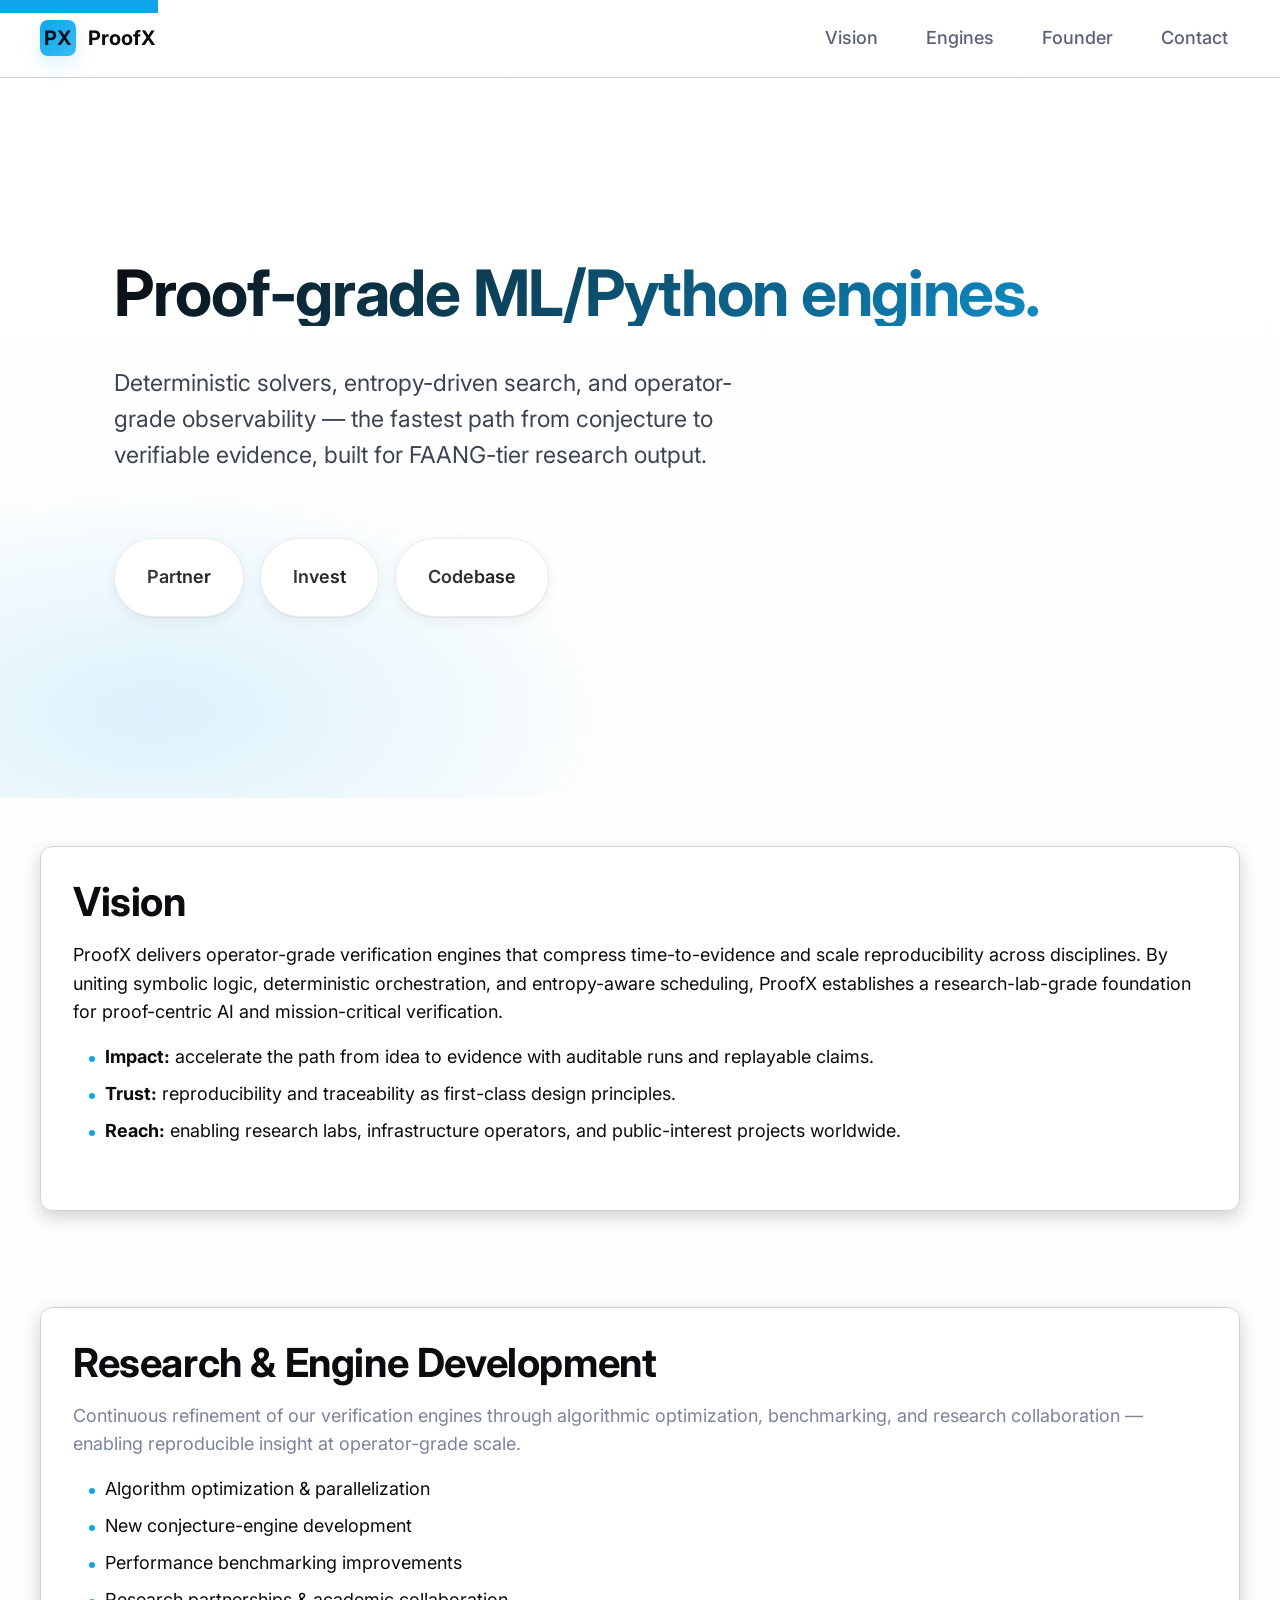
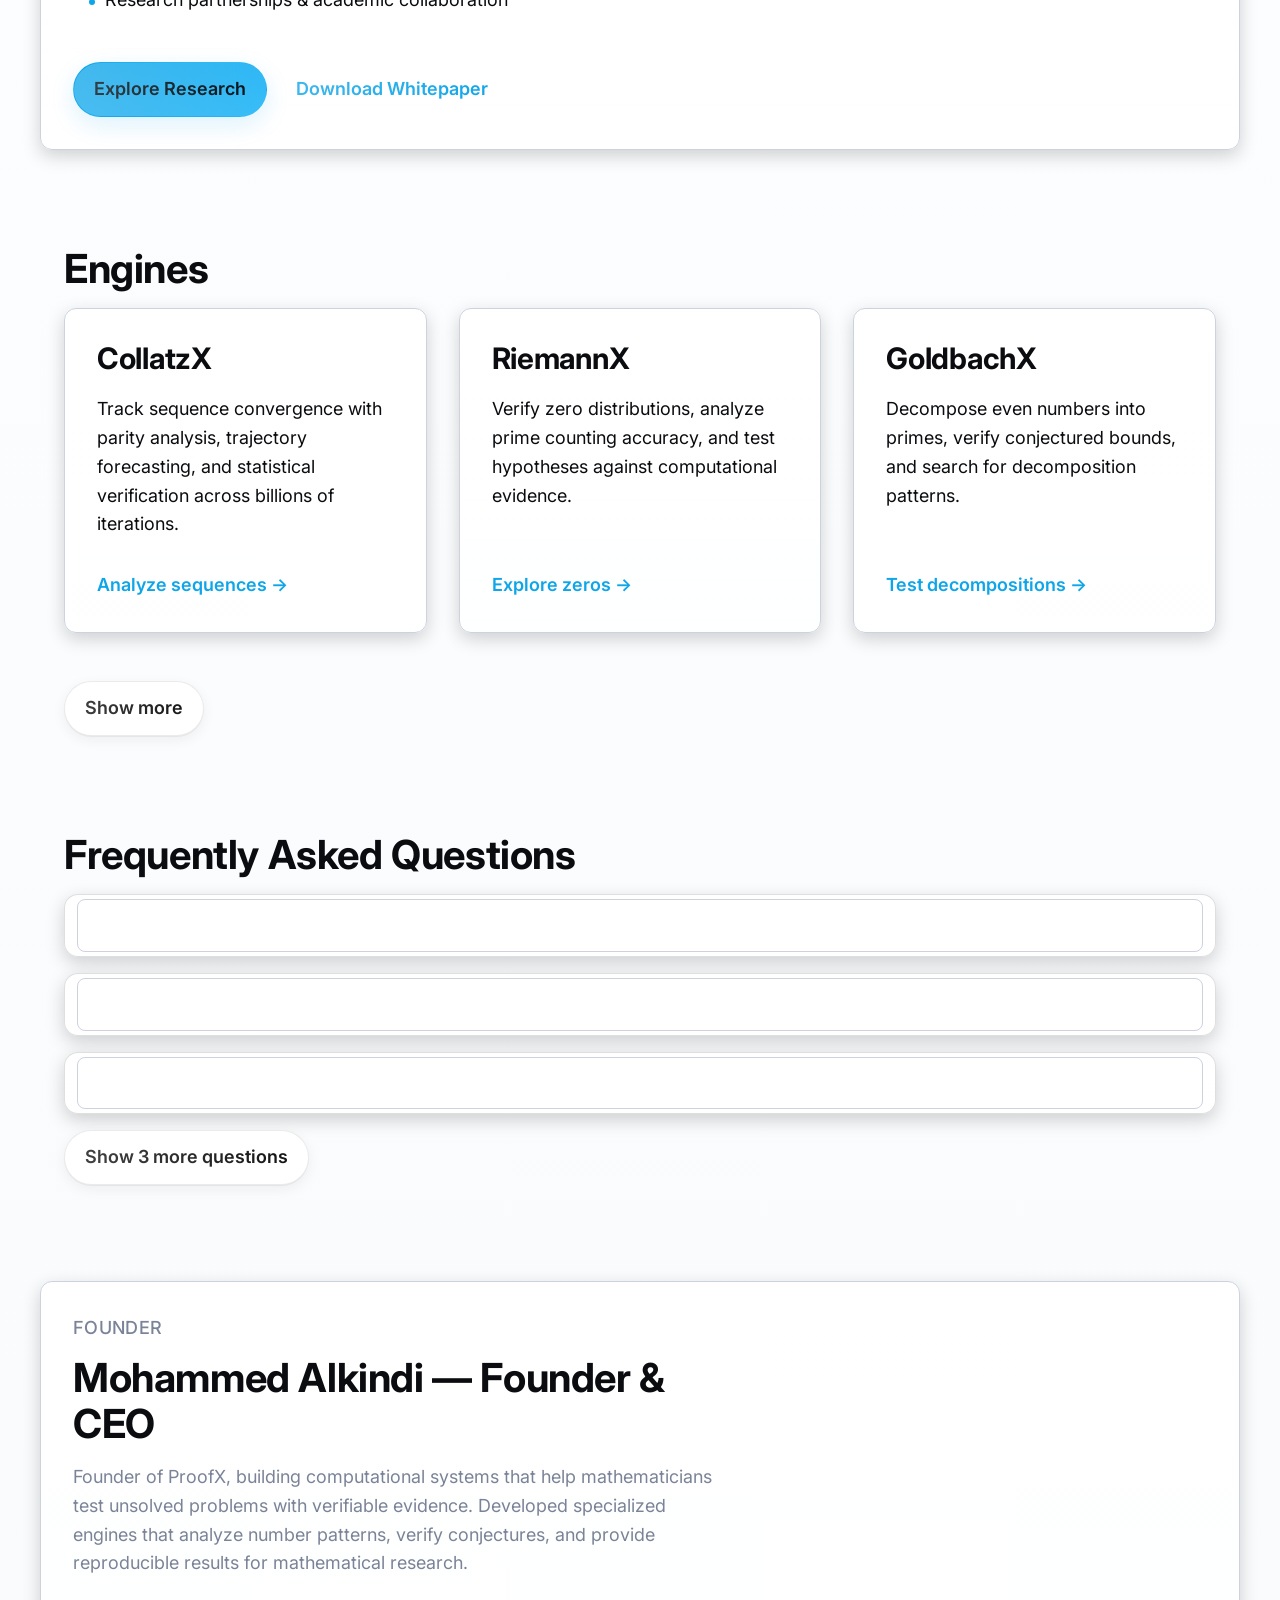
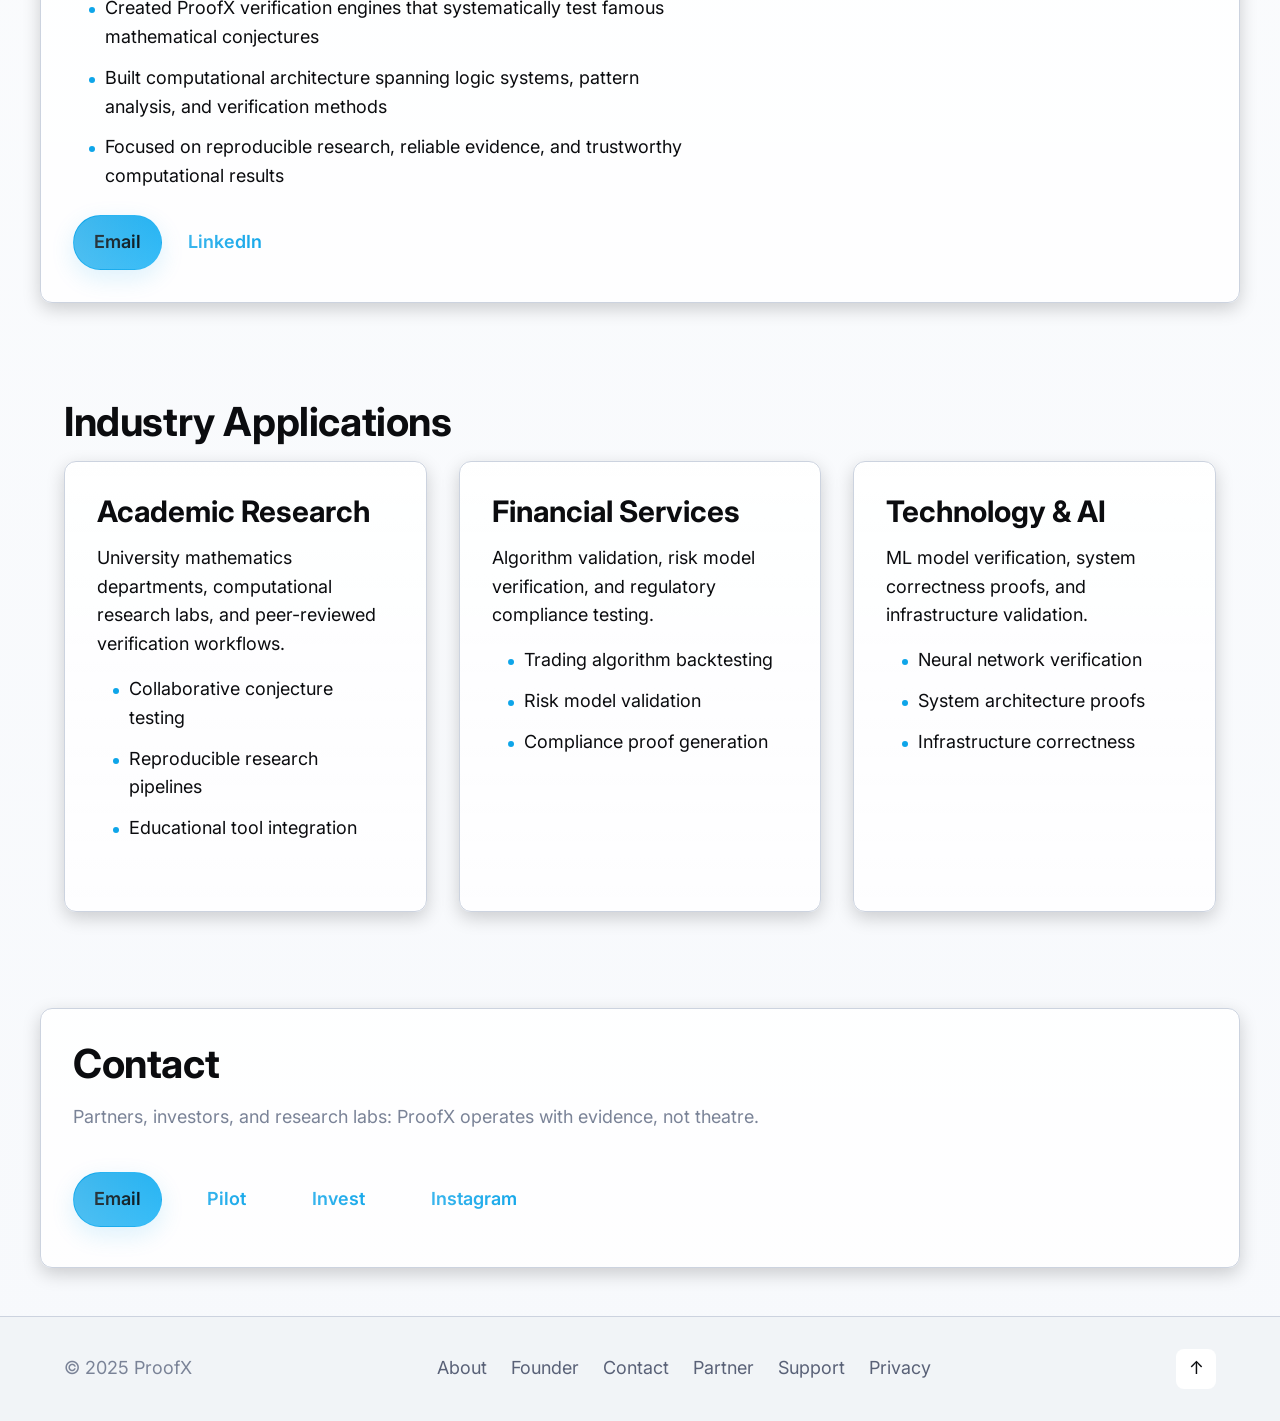
==== commit 86f6d1c5: "Update index.html" ====
--- a/index.html
+++ b/index.html
@@ -1,51 +1,135 @@
-<!DOCTYPE html>
+<!doctype html>
 <html lang="en">
 <head>
-  <meta charset="UTF-8"/>
-  <meta http-equiv="X-UA-Compatible" content="IE=edge"/>
-  <meta name="viewport" content="width=device-width, initial-scale=1"/>
-
-  <title>PhotographyX — Structures in Motion</title>
-  <meta name="description" content="PhotographyX captures computational beauty through geometry, structure, and human order across landscapes."/>
-  <meta name="author" content="Alkindi"/>
-  <meta name="theme-color" content="#000000"/>
-
-  <!-- Canonical -->
-  <link rel="canonical" href="https://photographyx.com/"/>
-
-  <!-- OG -->
-  <meta property="og:title" content="PhotographyX — Structures in Motion"/>
-  <meta property="og:description" content="From terraced hillsides to remote worlds — experience computational beauty through photography."/>
-  <meta property="og:type" content="website"/>
-  <meta property="og:url" content="https://photographyx.com/"/>
-  <meta property="og:image" content="Portfolio/1.jpg"/>
+  <meta charset="utf-8" />
+  <meta http-equiv="x-ua-compatible" content="ie=edge" />
+  <meta name="viewport" content="width=device-width, initial-scale=1" />
+  <meta name="color-scheme" content="dark light" />
+  <meta name="theme-color" content="#0a0a14" media="(prefers-color-scheme: dark)" />
+  <meta name="theme-color" content="#f8f9fa" media="(prefers-color-scheme: light)" />
+  <meta name="description" content="ProofX | Deterministic solvers, entropy-guided search, and operator-grade observability — accelerating the path from conjecture to verifiable evidence, engineered for FAANG-level research breakthroughs." />
+  <link rel="canonical" href="https://www.proofx.org/" />
+
+  <title>ProofX | Deterministic ML/Python Verification Stack</title>
+
+  <!-- Favicons -->
+  <link rel="icon" type="image/png" sizes="16x16" href="/assets/favicon-16x16.png">
+  <link rel="icon" type="image/png" sizes="32x32" href="/assets/favicon-32x32.png">
+  <link rel="icon" href="/favicon.ico" sizes="any" />
+
+  <link rel="stylesheet" href="styles.css" />
+
+  <!-- Preload critical resources -->
+  <link rel="preconnect" href="https://fonts.googleapis.com">
+  <link rel="preconnect" href="https://fonts.gstatic.com" crossorigin>
+  <link rel="preload" href="https://fonts.googleapis.com/css2?family=Inter:wght@400;500;600;700&family=JetBrains+Mono:wght@400;500&display=swap" as="style" onload="this.onload=null;this.rel='stylesheet'">
+  <noscript>
+    <link href="https://fonts.googleapis.com/css2?family=Inter:wght@400;500;600;700&family=JetBrains+Mono:wght@400;500&display=swap" rel="stylesheet">
+  </noscript>
+
+  <!-- Open Graph -->
+  <meta property="og:type" content="website" />
+  <meta property="og:title" content="ProofX | Deterministic ML/Python Verification Stack"/>
+  <meta property="og:description" content="Deterministic solvers, entropy-driven search, and operator-grade observability — the fastest path from conjecture to verifiable evidence, built for FAANG-tier research output." />
+  <meta property="og:url" content="https://www.proofx.org/" />
+  <meta property="og:site_name" content="ProofX" />
+  <meta property="og:image" content="https://www.proofx.org/assets/og.png" />
 
   <!-- Twitter -->
-  <meta name="twitter:card" content="summary_large_image"/>
-  <meta name="twitter:title" content="PhotographyX — Structures in Motion"/>
-  <meta name="twitter:description" content="Explore computational beauty and structural harmony across remote geographies."/>
-  <meta name="twitter:image" content="Portfolio/1.jpg"/>
-
-  <!-- Fonts -->
-  <link rel="preconnect" href="https://fonts.googleapis.com"/>
-  <link rel="preconnect" href="https://fonts.gstatic.com" crossorigin/>
-  <link href="https://fonts.googleapis.com/css2?family=Inter:wght@300;400;500;600&display=swap" rel="stylesheet"/>
-
-  <link rel="icon" href="favicon.ico"/>
-  <link rel="apple-touch-icon" href="apple-touch-icon.png"/>
-  <link rel="manifest" href="site.webmanifest"/>
-
-  <link rel="stylesheet" href="styles.css"/>
+  <meta name="twitter:card" content="summary_large_image" />
+  <meta name="twitter:title" content="ProofX — proof-grade ML/Python engines" />
+  <meta name="twitter:description" content="Deterministic portfolios, entropy-guided search, audit-grade observability, and FAANG-tier research output." />
+  <meta name="twitter:image" content="https://www.proofx.org/assets/og.png" />
+
+  <!-- Structured data -->
+  <script type="application/ld+json">
+  {
+    "@context": "https://schema.org",
+    "@type": "Organization",
+    "name": "ProofX",
+    "url": "https://www.proofx.org/",
+    "logo": "https://www.proofx.org/assets/favicon-32x32.png",
+    "sameAs": [
+      "https://vision.proofx.org",
+      "https://engine.proofx.org",
+      "https://docs.proofx.org",
+    ]
+  }
+  </script>
+
+  <!-- Inline enhancements specific to this rev (keeps styles.css untouched) -->
+  <style>
+    .hidden { display: none !important; }
+
+    /* Engines */
+    #engines .engine h3 { font-weight: 700; letter-spacing: -0.01em; }
+    #engines .engine p { margin-top: .25rem; }
+    #engines .engine .engine__link { font-weight: 600; }
+
+    /* FAQ — ensure only one visible "+" icon (native marker hidden) */
+    #faq-list details.faq__item { border: 1px solid var(--border, rgba(128,128,128,.25)); border-radius: 14px; padding: .25rem .75rem; transition: transform .15s ease, border-color .2s ease; }
+    #faq-list details.faq__item:hover { transform: translateY(-1px); border-color: var(--accent, rgba(99,102,241,.5)); }
+    #faq-list summary.faq__q { list-style: none; cursor: pointer; display: grid; grid-template-columns: 1fr auto; align-items: center; gap: .75rem; padding: .75rem .25rem; font-weight: 600; font-size: 1.05rem; }
+    #faq-list summary.faq__q::-webkit-details-marker { display: none; }
+    .faq__icon { width: 22px; height: 22px; flex: none; transition: transform .2s ease; opacity: .9; }
+    details[open] .faq__icon { transform: rotate(45deg); } /* plus → minus */
+
+    /* Buttons */
+    .btn.btn--white { background: #fff; color: #111; border: 1px solid rgba(0,0,0,.08); box-shadow: 0 1px 0 rgba(0,0,0,.05), 0 4px 14px rgba(0,0,0,.06); }
+    .btn.btn--white:hover { filter: brightness(.98); }
+    .btn.btn--blue  { background: #0A66FF; color: #fff; }
+    .btn-row { display:flex; gap:.5rem; margin-top:1rem; flex-wrap:wrap; }
+
+    /* Contact */
+    .contact__actions .btn { margin-right: .5rem; margin-bottom: .5rem; }
+
+    /* Findings */
+    .findings__img { max-width: 100%; border-radius: 12px; display: block; }
+    .findings__grid { display:grid; grid-template-columns: repeat(auto-fill,minmax(220px,1fr)); gap:12px; margin-top:12px; }
+    .finding { overflow:hidden; border-radius:12px; }
+    .finding img { width:100%; height:auto; display:block; }
+    
+    /* Quantum Computing Section */
+    .quantum-conjecture { 
+      background: var(--surface-2); 
+      border-radius: 12px; 
+      padding: 1.5rem; 
+      margin-bottom: 1.5rem; 
+      border-left: 4px solid var(--accent);
+    }
+    .test-cases-grid {
+      display: grid;
+      grid-template-columns: repeat(auto-fill, minmax(300px, 1fr));
+      gap: 1rem;
+      margin-top: 1rem;
+    }
+    .test-case {
+      background: var(--surface-1);
+      padding: 1rem;
+      border-radius: 8px;
+      font-size: 0.9rem;
+    }
+    .test-case h4 {
+      margin-top: 0;
+      color: var(--accent);
+      font-size: 1rem;
+    }
+    .coming-soon {
+      opacity: 0.7;
+      font-style: italic;
+    }
+  </style>
 </head>
 
 <body>
   <a class="skip" href="#main">Skip to content</a>
 
-  <!-- ========================= HEADER ========================= -->
+  <!-- ============================== HEADER =============================== -->
   <header class="nav" role="banner">
     <div class="container nav__inner">
-      <a class="brand" href="#top" aria-label="PhotographyX home">
-        <span class="brand__text">PhotographyX</span>
+      <a class="brand" href="#top" aria-label="ProofX home">
+        <span class="brand__mark" aria-hidden="true">PX</span>
+        <span class="brand__text">ProofX</span>
       </a>
 
       <button class="nav__toggle" aria-expanded="false" aria-label="Toggle navigation">
@@ -54,133 +138,618 @@
 
       <nav class="nav__links" role="navigation" aria-label="Primary">
         <a href="#vision">Vision</a>
-        <a href="#gallery">Portfolio</a>
-        <a href="#about">Practice</a>
+        <a href="#engines">Engines</a>
+        <a href="#founder">Founder</a>
         <a href="#contact">Contact</a>
       </nav>
     </div>
   </header>
 
-  <!-- ========================= HERO ========================= -->
-  <section id="top" class="section hero" aria-labelledby="hero-title">
-    <div class="container hero__wrap">
-      <h1 id="hero-title" class="hero__h1">Structures in Motion.</h1>
-      <p class="hero__sub">
-        A systems-driven photographic practice focused on geometry, balance, and emergent order in landscapes shaped by both nature and human intention.
-      </p>
-      <div class="hero__actions" role="group" aria-label="Primary actions">
-        <a class="btn btn--pill" href="#gallery">Explore Work</a>
-      </div>
+  <main id="main">
+    <!-- =============================== HERO =============================== -->
+    <section id="top" class="section hero" aria-labelledby="hero-title">
+      <div class="container hero__wrap">
+        <h1 id="hero-title" class="hero__h1" data-no-wrap>Proof-grade ML/Python engines.</h1>
+        <p class="hero__sub">
+          Deterministic solvers, entropy-driven search, and operator-grade observability — the fastest path
+          from conjecture to verifiable evidence, built for FAANG-tier research output.
+        </p>
+
+        <div class="hero__actions" role="group" aria-label="Primary actions">
+          <a class="btn btn--white btn--lg btn--pill" href="mailto:alkindi.proofx@gmail.com?subject=ProofX%20%E2%80%94%20Partner">Partner</a>
+          <a class="btn btn--white btn--lg btn--pill" href="mailto:alkindi.proofx@gmail.com?subject=ProofX%20%E2%80%94%20Invest">Invest</a>
+          <a class="btn btn--white btn--lg btn--pill" href="https://github.com/ProofX-core" target="_blank" rel="noopener">Codebase</a>
+        </div>
+      </div>
+    </section>
+
+      <!-- ================================ VISION ============================= -->
+    <section id="vision" class="section" aria-labelledby="vision-title">
+      <div class="container card">
+        <h2 id="vision-title">Vision</h2>
+        <p>
+          ProofX delivers operator-grade verification engines that compress time-to-evidence and scale reproducibility across disciplines. By uniting symbolic logic, deterministic orchestration, and entropy-aware scheduling, ProofX establishes a research-lab-grade foundation for proof-centric AI and mission-critical verification.
+        </p>
+        <ul class="bullets bullets--tight">
+          <li><strong>Impact:</strong> accelerate the path from idea to evidence with auditable runs and replayable claims.</li>
+          <li><strong>Trust:</strong> reproducibility and traceability as first-class design principles.</li>
+          <li><strong>Reach:</strong> enabling research labs, infrastructure operators, and public-interest projects worldwide.</li>
+        </ul>
+      </div>
+    </section>
+
+    <!-- ================================= RESEARCH & ENGINE DEVELOPMENT ========================== -->
+    <section id="research" class="section" aria-labelledby="research-title">
+      <div class="container card">
+        <h2 id="research-title">Research &amp; Engine Development</h2>
+    
+        <p class="muted">
+          Continuous refinement of our verification engines through algorithmic optimization,
+          benchmarking, and research collaboration — enabling reproducible insight at
+          operator-grade scale.
+        </p>
+    
+        <ul class="bullets bullets--tight">
+          <li>Algorithm optimization &amp; parallelization</li>
+          <li>New conjecture-engine development</li>
+          <li>Performance benchmarking improvements</li>
+          <li>Research partnerships &amp; academic collaboration</li>
+        </ul>
+    
+        <div class="btn-row" role="group" aria-label="Research actions">
+          <a class="btn btn--primary btn--pill" href="/research.html">Explore Research</a>
+          <a class="btn btn--pill" href="/assets/proofx-overview.pdf" download>Download Whitepaper</a>
+        </div>
+      </div>
+    </section>
+
+    <!-- ================================= ENGINES =========================== -->
+    <section id="engines" class="section" aria-labelledby="engines-title">
+      <div class="container">
+        <h2 id="engines-title">Engines</h2>
+
+        <div id="engines-grid" class="grid grid--3">
+          <!-- 20 conjecture engines; only first 3 visible, rest progressively revealed in 3s -->
+
+          <!-- 1 -->
+          <article class="card engine">
+            <h3>CollatzX</h3>
+            <p>Track sequence convergence with parity analysis, trajectory forecasting, and statistical verification across billions of iterations.</p>
+            <a class="engine__link" href="/collatzx">Analyze sequences →</a>
+          </article>
+          
+          <!-- 2 -->
+          <article class="card engine">
+            <h3>RiemannX</h3>
+            <p>Verify zero distributions, analyze prime counting accuracy, and test hypotheses against computational evidence.</p>
+            <a class="engine__link" href="/riemannx">Explore zeros →</a>
+          </article>
+          
+          <!-- 3 -->
+          <article class="card engine">
+            <h3>GoldbachX</h3>
+            <p>Decompose even numbers into primes, verify conjectured bounds, and search for decomposition patterns.</p>
+            <a class="engine__link" href="/goldbachx">Test decompositions →</a>
+          </article>
+
+
+        <div class="btn-row" role="group" aria-label="Engines list controls">
+          <button id="engines-show-more" class="btn btn--white btn--pill" aria-controls="engines-grid" aria-expanded="false">Show more</button>
+          <button id="engines-show-less" class="btn btn--blue btn--pill hidden" aria-controls="engines-grid" aria-expanded="true">Show less</button>
+        </div>
+        <div id="engines-live" class="sr-only" aria-live="polite"></div>
+      </div>
+    </section>
+
+  <!-- =================================== FAQ ============================ -->
+  <section id="faq" class="section" aria-labelledby="faq-title">
+    <div class="container">
+      <h2 id="faq-title">Frequently Asked Questions</h2>
+  
+      <div id="faq-list">
+        <!-- First 3 questions always visible -->
+        <details class="card faq__item">
+          <summary class="faq__q">
+            How does ProofX ensure determinism and traceability?
+            <svg class="faq__icon" viewBox="0 0 24 24" aria-hidden="true">
+              <path class="h" d="M5 12h14" stroke="currentColor" stroke-width="2" stroke-linecap="round"/>
+              <path class="v" d="M12 5v14" stroke="currentColor" stroke-width="2" stroke-linecap="round"/>
+            </svg>
+          </summary>
+          <p>ProofX portfolios are seeded, versioned, and replayable with byte-for-byte manifests. Every computation is fully reproducible across environments with guaranteed identical results.</p>
+        </details>
+  
+        <details class="card faq__item">
+          <summary class="faq__q">
+            What is ProofX's business model and revenue strategy?
+            <svg class="faq__icon" viewBox="0 0 24 24" aria-hidden="true">
+              <path class="h" d="M5 12h14" stroke="currentColor" stroke-width="2" stroke-linecap="round"/>
+              <path class="v" d="M12 5v14" stroke="currentColor" stroke-width="2" stroke-linecap="round"/>
+            </svg>
+          </summary>
+          <p><strong>Current Status:</strong> ProofX operates as an open-source non-profit research organization. <strong>Future Plans:</strong> We're exploring patent licensing for novel verification algorithms and enterprise support contracts for research institutions.</p>
+        </details>
+  
+        <details class="card faq__item">
+          <summary class="faq__q">
+            When will the source code be publicly available?
+            <svg class="faq__icon" viewBox="0 0 24 24" aria-hidden="true">
+              <path class="h" d="M5 12h14" stroke="currentColor" stroke-width="2" stroke-linecap="round"/>
+              <path class="v" d="M12 5v14" stroke="currentColor" stroke-width="2" stroke-linecap="round"/>
+            </svg>
+          </summary>
+          <p><strong>Immediate Access:</strong> Basic verification frameworks are available now. <strong>Advanced Engines:</strong> Core conjecture engines are undergoing patent review and will be released under open-source licenses once intellectual property protection is secured.</p>
+        </details>
+  
+        <!-- Hidden questions (4-6) -->
+        <details class="card faq__item faq-hidden">
+          <summary class="faq__q">
+            What is ProofX's approach to patents and intellectual property?
+            <svg class="faq__icon" viewBox="0 0 24 24" aria-hidden="true">
+              <path class="h" d="M5 12h14" stroke="currentColor" stroke-width="2" stroke-linecap="round"/>
+              <path class="v" d="M12 5v14" stroke="currentColor" stroke-width="2" stroke-linecap="round"/>
+            </svg>
+          </summary>
+          <p>We're pursuing patents only for novel verification algorithms, not mathematical concepts. All patented technologies will be available under fair-use research licenses, with commercial licensing for enterprise applications.</p>
+        </details>
+  
+        <details class="card faq__item faq-hidden">
+          <summary class="faq__q">
+            What is ProofX's competitive advantage and reliability moat?
+            <svg class="faq__icon" viewBox="0 0 24 24" aria-hidden="true">
+              <path class="h" d="M5 12h14" stroke="currentColor" stroke-width="2" stroke-linecap="round"/>
+              <path class="v" d="M12 5v14" stroke="currentColor" stroke-width="2" stroke-linecap="round"/>
+            </svg>
+          </summary>
+          <p>ProofX builds compounding corpora of runs and counterexamples that improve priors and are hard to replicate. Our deterministic verification architecture creates reliability through extensive validation datasets and performance-optimized algorithms.</p>
+        </details>
+  
+        <details class="card faq__item faq-hidden">
+          <summary class="faq__q">
+            Is ProofX a SaaS company or traditional startup?
+            <svg class="faq__icon" viewBox="0 0 24 24" aria-hidden="true">
+              <path class="h" d="M5 12h14" stroke="currentColor" stroke-width="2" stroke-linecap="round"/>
+              <path class="v" d="M12 5v14" stroke="currentColor" stroke-width="2" stroke-linecap="round"/>
+            </svg>
+          </summary>
+          <p>No. ProofX is structured as an open-source non-profit research organization, focused on research partnerships and operator deployments rather than traditional SaaS revenue.</p>
+        </details>
+  
+        <!-- Hidden questions (7-9) -->
+        <details class="card faq__item faq-hidden">
+          <summary class="faq__q">
+            What is ProofX's deployment and security posture?
+            <svg class="faq__icon" viewBox="0 0 24 24" aria-hidden="true">
+              <path class="h" d="M5 12h14" stroke="currentColor" stroke-width="2" stroke-linecap="round"/>
+              <path class="v" d="M12 5v14" stroke="currentColor" stroke-width="2" stroke-linecap="round"/>
+            </svg>
+          </summary>
+          <p>We use containers, pinned builds, and strict retention modes to ensure security and reproducibility. Our deployment architecture supports private cloud, on-prem, and air-gapped environments.</p>
+        </details>
+  
+        <details class="card faq__item faq-hidden">
+          <summary class="faq__q">
+            How does ProofX minimize time-to-evidence in verification?
+            <svg class="faq__icon" viewBox="0 0 24 24" aria-hidden="true">
+              <path class="h" d="M5 12h14" stroke="currentColor" stroke-width="2" stroke-linecap="round"/>
+              <path class="v" d="M12 5v14" stroke="currentColor" stroke-width="2" stroke-linecap="round"/>
+            </svg>
+          </summary>
+          <p>Through entropy-aware scheduling and replay manifests, ProofX optimizes verification workflows to deliver statistical evidence faster.</p>
+        </details>
+  
+        <details class="card faq__item faq-hidden">
+          <summary class="faq__q">
+            What guarantees does ProofX provide for verification results?
+            <svg class="faq__icon" viewBox="0 0 24 24" aria-hidden="true">
+              <path class="h" d="M5 12h14" stroke="currentColor" stroke-width="2" stroke-linecap="round"/>
+              <path class="v" d="M12 5v14" stroke="currentColor" stroke-width="2" stroke-linecap="round"/>
+            </svg>
+          </summary>
+          <p>Manifested seeds, routes, and configs guarantee byte-identical runs across environments. We provide statistical confidence intervals and formal verification certificates.</p>
+        </details>
+  
+        <!-- Hidden questions (10-12) -->
+        <details class="card faq__item faq-hidden">
+          <summary class="faq__q">
+            How are ProofX's verification results validated by the research community?
+            <svg class="faq__icon" viewBox="0 0 24 24" aria-hidden="true">
+              <path class="h" d="M5 12h14" stroke="currentColor" stroke-width="2" stroke-linecap="round"/>
+              <path class="v" d="M12 5v14" stroke="currentColor" stroke-width="2" stroke-linecap="round"/>
+            </svg>
+          </summary>
+          <p>All verification engines undergo peer review through academic collaborations. We publish verification methodologies and datasets to enable independent validation.</p>
+        </details>
+  
+        <details class="card faq__item faq-hidden">
+          <summary class="faq__q">
+            How is ProofX funded and what is the long-term sustainability plan?
+            <svg class="faq__icon" viewBox="0 0 24 24" aria-hidden="true">
+              <path class="h" d="M5 12h14" stroke="currentColor" stroke-width="2" stroke-linecap="round"/>
+              <path class="v" d="M12 5v14" stroke="currentColor" stroke-width="2" stroke-linecap="round"/>
+            </svg>
+          </summary>
+          <p><strong>Current Funding:</strong> Bootstrapped development with research grants. <strong>Sustainability Model:</strong> Long-term sustainability through patent licensing and enterprise support contracts while maintaining open-source commitment.</p>
+        </details>
+      </div>
+  
+      <div class="btn-row" role="group" aria-label="FAQ controls">
+        <button id="faq-show-more" class="btn btn--white btn--pill" aria-controls="faq-list" aria-expanded="false">Show 3 more questions</button>
+        <button id="faq-show-less" class="btn btn--blue btn--pill hidden" aria-controls="faq-list" aria-expanded="true">Show 3 fewer questions</button>
+      </div>
+      <div id="faq-live" class="sr-only" aria-live="polite"></div>
     </div>
   </section>
-
-  <!-- ========================= VISION ========================= -->
-  <section id="vision" class="section" aria-labelledby="vision-title">
-    <div class="container card">
-      <h2 id="vision-title">Vision</h2>
-      <p>
-        PhotographyX documents the dialogue between terrain and structure—mapping spatial logic,
-        fractal organization, and the persistently engineered equilibrium of rural and remote environments.
-      </p>
-      <ul class="bullets bullets--tight">
-        <li>Study of system-level balance</li>
-        <li>Minimalist representation of lived geometry</li>
-        <li>Landscape as structured computation</li>
-      </ul>
+  
+  <script>
+  document.addEventListener('DOMContentLoaded', function() {
+    const faqList = document.getElementById('faq-list');
+    const showMoreBtn = document.getElementById('faq-show-more');
+    const showLessBtn = document.getElementById('faq-show-less');
+    const faqLive = document.getElementById('faq-live');
+    
+    const hiddenItems = Array.from(document.querySelectorAll('.faq-hidden'));
+    const itemsPerStep = 3;
+    let currentVisibleCount = 3; // First 3 are always visible
+    
+    function updateFAQVisibility() {
+      // Show items up to currentVisibleCount, hide the rest
+      hiddenItems.forEach((item, index) => {
+        if (index < currentVisibleCount - 3) {
+          item.classList.remove('faq-hidden');
+        } else {
+          item.classList.add('faq-hidden');
+        }
+      });
+      
+      // Update button states
+      const totalHidden = hiddenItems.length;
+      const remainingHidden = totalHidden - (currentVisibleCount - 3);
+      
+      if (currentVisibleCount >= totalHidden + 3) {
+        showMoreBtn.classList.add('hidden');
+        showLessBtn.classList.remove('hidden');
+        showLessBtn.textContent = `Show ${Math.min(itemsPerStep, currentVisibleCount - 3)} fewer questions`;
+      } else if (currentVisibleCount > 3) {
+        showMoreBtn.classList.remove('hidden');
+        showLessBtn.classList.remove('hidden');
+        showMoreBtn.textContent = `Show ${Math.min(itemsPerStep, remainingHidden)} more questions`;
+        showLessBtn.textContent = `Show ${Math.min(itemsPerStep, currentVisibleCount - 3)} fewer questions`;
+      } else {
+        showMoreBtn.classList.remove('hidden');
+        showLessBtn.classList.add('hidden');
+        showMoreBtn.textContent = `Show ${Math.min(itemsPerStep, remainingHidden)} more questions`;
+      }
+      
+      // Update ARIA live region for screen readers
+      const visibleCount = Math.min(currentVisibleCount, totalHidden + 3);
+      faqLive.textContent = `Now showing ${visibleCount} of ${totalHidden + 3} questions`;
+    }
+    
+    showMoreBtn.addEventListener('click', function() {
+      currentVisibleCount += itemsPerStep;
+      updateFAQVisibility();
+    });
+    
+    showLessBtn.addEventListener('click', function() {
+      currentVisibleCount = Math.max(3, currentVisibleCount - itemsPerStep);
+      updateFAQVisibility();
+    });
+    
+    // Initialize visibility
+    updateFAQVisibility();
+  });
+  </script>
+  
+  <!-- FAQ icon/marker fixes (scoped) -->
+  <style>
+    /* --- Nuke ALL native and theme-injected markers/icons --- */
+    #faq details > summary::-webkit-details-marker { display: none !important; }
+    #faq details > summary::marker { content: "" !important; }
+    #faq details > summary { list-style: none !important; }
+    #faq .faq__q::before,
+    #faq .faq__q::after { content: none !important; }
+  
+    /* --- Layout: text left, single SVG icon top-right --- */
+    #faq .faq__q {
+      position: relative;
+      display: block;
+      padding-right: 36px;           /* space for icon */
+      cursor: pointer;
+      font-weight: 600;
+    }
+    #faq .faq__icon {
+      position: absolute;
+      right: 12px;
+      top: 50%;
+      transform: translateY(-50%);
+      width: 24px; height: 24px;
+      pointer-events: none;          /* keep whole summary clickable */
+    }
+  
+    /* --- Animation: plus → minus by hiding vertical stroke --- */
+    #faq .faq__icon .h,
+    #faq .faq__icon .v { transition: opacity .15s ease; }
+    #faq details[open] .faq__icon .v { opacity: 0; }
+  
+    /* Enhanced FAQ styling */
+    #faq .faq__item {
+      margin-bottom: 1rem;
+      border: 1px solid #e1e5e9;
+      border-radius: 8px;
+      transition: border-color 0.2s ease;
+    }
+    
+    #faq .faq__item:hover {
+      border-color: #007acc;
+    }
+    
+    #faq .faq__item[open] {
+      border-color: #007acc;
+      box-shadow: 0 2px 8px rgba(0, 122, 204, 0.1);
+    }
+    
+    /* Text color updated to white */
+    #faq .faq__q {
+      padding: 1.25rem;
+      font-size: 1.1rem;
+      color: #ffffff; /* white for questions */
+    }
+    
+    #faq .faq__item p {
+      padding: 0 1.25rem 1.25rem;
+      margin: 0;
+      line-height: 1.6;
+      color: #ffffff; /* white for answers */
+    }
+    
+    #faq .faq__item strong {
+      color: #ffffff; /* white for bold text */
+    }
+    
+    /* Hidden FAQ items */
+    .faq-hidden {
+      display: none !important;
+    }
+    
+    /* Hidden utility class */
+    .hidden {
+      display: none !important;
+    }
+    
+    /* Screen reader only */
+    .sr-only {
+      position: absolute;
+      width: 1px;
+      height: 1px;
+      padding: 0;
+      margin: -1px;
+      overflow: hidden;
+      clip: rect(0, 0, 0, 0);
+      white-space: nowrap;
+      border: 0;
+    }
+  </style>
+
+
+  <!-- ================================ FOUNDER =========================== -->
+  <section id="founder" class="section" aria-labelledby="founder-title">
+    <div class="container card card--row founder">
+      <div class="founder__bio">
+        <p class="kicker">Founder</p>
+        <h2 id="founder-title">Mohammed Alkindi — Founder & CEO</h2>
+        <p class="muted">
+          Founder of ProofX, building computational systems that help mathematicians test unsolved problems with verifiable evidence. Developed specialized engines that analyze number patterns, verify conjectures, and provide reproducible results for mathematical research.
+        </p>
+        <ul class="bullets">
+          <li>Created ProofX verification engines that systematically test famous mathematical conjectures</li>
+          <li>Built computational architecture spanning logic systems, pattern analysis, and verification methods</li>
+          <li>Focused on reproducible research, reliable evidence, and trustworthy computational results</li>
+        </ul>
+        <div class="founder__cta" role="group" aria-label="Founder contact">
+          <a class="btn btn--primary btn--pill" href="mailto:alkindi.proofx@gmail.com?subject=ProofX%20%E2%80%94%20Founder%20Contact">Email</a>
+          <a class="btn btn--pill" href="https://www.linkedin.com/in/alkindi-network" target="_blank" rel="noopener">LinkedIn</a>
+        </div>
+      </div>
     </div>
   </section>
 
-  <!-- ========================= PORTFOLIO ========================= -->
-  <section id="gallery" class="section" aria-labelledby="gallery-title">
-    <div class="container card">
-      <h2 id="gallery-title">Portfolio</h2>
-      <p class="muted">
-        A curated set of images exploring embedded intelligence across natural and human-built structures.
-      </p>
-
-      <div class="gallery__container">
-        <div class="gallery__grid" id="galleryGrid" aria-live="polite">
-          <!-- Injected via app.js -->
+  <!-- ================================ Use Cases & Applications =========================== -->
+    <section id="applications" class="section" aria-labelledby="applications-title">
+      <div class="container">
+        <h2 id="applications-title">Industry Applications</h2>
+        <div class="grid grid--3">
+          <article class="card">
+            <h3>Academic Research</h3>
+            <p>University mathematics departments, computational research labs, and peer-reviewed verification workflows.</p>
+            <ul class="bullets">
+              <li>Collaborative conjecture testing</li>
+              <li>Reproducible research pipelines</li>
+              <li>Educational tool integration</li>
+            </ul>
+          </article>
+          <article class="card">
+            <h3>Financial Services</h3>
+            <p>Algorithm validation, risk model verification, and regulatory compliance testing.</p>
+            <ul class="bullets">
+              <li>Trading algorithm backtesting</li>
+              <li>Risk model validation</li>
+              <li>Compliance proof generation</li>
+            </ul>
+          </article>
+          <article class="card">
+            <h3>Technology & AI</h3>
+            <p>ML model verification, system correctness proofs, and infrastructure validation.</p>
+            <ul class="bullets">
+              <li>Neural network verification</li>
+              <li>System architecture proofs</li>
+              <li>Infrastructure correctness</li>
+            </ul>
+          </article>
         </div>
       </div>
-    </div>
-  </section>
-
-  <!-- LIGHTBOX -->
-  <div class="lightbox" id="lightbox" aria-hidden="true" role="dialog" aria-modal="true">
-    <button id="closeBtn" class="lightbox__close" aria-label="Close">×</button>
-    <figure class="lightbox__frame">
-      <img id="lightbox-img" alt="" class="lightbox__img"/>
-      <figcaption id="lightbox-caption" class="lightbox__caption"></figcaption>
-    </figure>
-  </div>
-
-  <!-- ========================= PRACTICE ========================= -->
-  <section id="about" class="section" aria-labelledby="practice-title">
-    <div class="container card">
-      <h2 id="practice-title">About the Practice</h2>
-
-      <p>
-        PhotographyX investigates embedded systems that define lived environments—
-        hillside terraces, vernacular dwellings, spatial rhythm, and quiet equilibrium.
-      </p>
-
-      <p class="muted">
-        Rooted in engineering instinct and minimalist clarity, the work reframes familiar terrain
-        into narratives of order, tension, and calm.
-      </p>
-
-      <hr class="divider"/>
-
-      <h3>Founding Perspective</h3>
-      <p>
-        <strong>Mohammed Alkindi — Founder / Photographer</strong><br/>
-        An engineering-driven visual practitioner studying the intersection of geometry,
-        computation, and human-shaped landscapes.
-      </p>
-
-      <ul class="bullets bullets--tight">
-        <li>Structural landscapes</li>
-        <li>Spatial rhythm</li>
-        <li>Human × nature interfaces</li>
-        <li>Minimalist geometry</li>
-      </ul>
-
-      <div class="btn-row" role="group" aria-label="Founder links">
-        <a class="btn btn--pill" href="mailto:inquiries@photographyx.com">Email</a>
-        <a class="btn btn--pill" href="https://www.linkedin.com/" target="_blank" rel="noopener">LinkedIn</a>
-      </div>
-    </div>
-  </section>
-
-  <!-- ========================= CONTACT ========================= -->
-  <section id="contact" class="section" aria-labelledby="contact-title">
-    <div class="container card card--row">
-      <div>
-        <h2 id="contact-title">Contact</h2>
-        <p class="muted">For collaborations, commissions, or licensing inquiries:</p>
-      </div>
-      <div class="contact__actions" role="group" aria-label="Contact actions">
-        <a class="btn btn--pill" href="mailto:inquiries@photographyx.com">Email</a>
-        <a class="btn btn--pill" href="#gallery">View Work</a>
-      </div>
-    </div>
-  </section>
-
-  <!-- ========================= FOOTER ========================= -->
+    </section>
+
+    <!-- ================================= CONTACT ========================== -->
+    <section id="contact" class="section" aria-labelledby="contact-title">
+      <div class="container card card--row">
+        <div>
+          <h2 id="contact-title">Contact</h2>
+          <p class="muted">Partners, investors, and research labs: ProofX operates with evidence, not theatre.</p>
+        </div>
+        <div class="contact__actions" role="group" aria-label="Contact actions">
+          <a class="btn btn--primary btn--pill" href="mailto:alkindi.proofx@gmail.com?subject=ProofX%20%E2%80%94%20Inquiry">Email</a>
+          <a class="btn btn--pill" href="mailto:alkindi.proofx@gmail.com?subject=ProofX%20%E2%80%94%20Pilot">Pilot</a>
+          <a class="btn btn--pill" href="mailto:alkindi.proofx@gmail.com?subject=ProofX%20%E2%80%94%20Invest">Invest</a>
+          <a class="btn btn--pill" href="https://instagram.com/proofx_org" target="_blank" rel="noopener" aria-label="Instagram @proofx_org">Instagram</a>
+        </div>
+      </div>
+    </section>
+  </main>
+
+  <!-- ================================= FOOTER ============================ -->
   <footer class="footer" role="contentinfo">
     <div class="container footer__inner">
-      <span class="muted">© 2025 PhotographyX</span>
+      <span class="muted">© 2025 ProofX</span>
       <nav class="footer__links" aria-label="Footer">
-        <a href="#vision">Vision</a>
-        <a href="#gallery">Portfolio</a>
-        <a href="#about">Practice</a>
+        <a href="#about">About</a>
+        <a href="#founder">Founder</a>
         <a href="#contact">Contact</a>
+        <a href="#partner">Partner</a>
+        <a href="#support">Support</a>
+        <a href="#privacy">Privacy</a>
+
       </nav>
       <a class="to-top" href="#top" aria-label="Back to top">↑</a>
     </div>
   </footer>
 
-  <script src="app.js"></script>
+  <!-- Progressive enhancement: tiny, accessible helpers -->
+  <script>
+    (function () {
+      const prefersReduced = window.matchMedia('(prefers-reduced-motion: reduce)').matches;
+
+      // Smooth scroll for in-page anchors
+      document.querySelectorAll('a[href^="#"]').forEach(a => {
+        const id = a.getAttribute('href').slice(1);
+        const el = document.getElementById(id);
+        if (!el) return;
+        a.addEventListener('click', e => {
+          e.preventDefault();
+          el.scrollIntoView({ behavior: prefersReduced ? 'auto' : 'smooth', block: 'start' });
+          el.setAttribute('tabindex', '-1');
+          el.focus({ preventScroll: true });
+          history.replaceState(null, '', '#' + id);
+        });
+      });
+
+      // Sticky header state
+      const header = document.querySelector('.nav');
+      let ticking = false;
+      function updateHeader() {
+        const y = window.scrollY || document.documentElement.scrollTop;
+        header.classList.toggle('nav--scrolled', y > 12);
+        ticking = false;
+      }
+      window.addEventListener('scroll', () => {
+        if (!ticking) { requestAnimationFrame(updateHeader); ticking = true; }
+      });
+
+      // Mobile navigation toggle
+      const navToggle = document.querySelector('.nav__toggle');
+      const navLinks = document.querySelector('.nav__links');
+      if (navToggle && navLinks) {
+        navToggle.addEventListener('click', () => {
+          const expanded = navToggle.getAttribute('aria-expanded') === 'true';
+          navToggle.setAttribute('aria-expanded', String(!expanded));
+          navLinks.classList.toggle('nav__links--visible');
+        });
+        navLinks.querySelectorAll('a').forEach(link => {
+          link.addEventListener('click', () => {
+            navToggle.setAttribute('aria-expanded', 'false');
+            navLinks.classList.remove('nav__links--visible');
+          });
+        });
+      }
+
+      // ---------- Generic show more/less wiring ----------
+      function setupShowMoreLess(opts) {
+        const { containerSelector, itemSelector, showMoreId, showLessId, liveId, batch = Infinity } = opts;
+        const container = document.querySelector(containerSelector);
+        if (!container) return;
+
+        const btnMore = document.getElementById(showMoreId);
+        const btnLess = document.getElementById(showLessId);
+        const live = liveId ? document.getElementById(liveId) : null;
+
+        const all = () => Array.from(container.querySelectorAll(itemSelector));
+        const hidden = () => all().filter(n => n.classList.contains('hidden'));
+
+        function announce(msg){ if (live) live.textContent = msg; }
+
+        if (btnMore) {
+          btnMore.addEventListener('click', () => {
+            const toReveal = hidden().slice(0, batch);
+            toReveal.forEach(n => n.classList.remove('hidden'));
+            const remain = hidden().length;
+            btnMore.classList.toggle('hidden', remain === 0);
+            btnLess.classList.remove('hidden');
+            btnMore.setAttribute('aria-expanded', String(remain === 0));
+            announce(remain === 0 ? 'All items shown.' : `${remain} remaining.`);
+          });
+        }
+
+        if (btnLess) {
+          btnLess.addEventListener('click', () => {
+            // Collapse back to the initial visible set = total minus newly revealed
+            all().forEach((n, i) => { if (n.dataset.initial !== '1') n.classList.add('hidden'); });
+            btnLess.classList.add('hidden');
+            btnMore.classList.remove('hidden');
+            btnMore.setAttribute('aria-expanded', 'false');
+            announce('Items collapsed.');
+            // Move focus for accessibility
+            btnMore.focus();
+          });
+        }
+
+        // Mark initially visible items
+        all().forEach(n => { if (!n.classList.contains('hidden')) n.dataset.initial = '1'; });
+      }
+
+      // ENGINES: reveal 3 at a time
+      setupShowMoreLess({
+        containerSelector: '#engines-grid',
+        itemSelector: '.engine',
+        showMoreId: 'engines-show-more',
+        showLessId: 'engines-show-less',
+        liveId: 'engines-live',
+        batch: 3
+      });
+
+      // FAQ: reveal 5 at a time
+      setupShowMoreLess({
+        containerSelector: '#faq-list',
+        itemSelector: '.faq__item',
+        showMoreId: 'faq-show-more',
+        showLessId: 'faq-show-less',
+        liveId: 'faq-live',
+        batch: 5
+      });
+
+      // FINDINGS: reveal all remaining visuals at once
+      setupShowMoreLess({
+        containerSelector: '#findings-grid',
+        itemSelector: '.finding',
+        showMoreId: 'findings-show-more',
+        showLessId: 'findings-show-less',
+        liveId: 'findings-live',
+        batch: Infinity
+      });
+    })();
+  </script>
+
+  <noscript>
+    <p class="muted container">JavaScript is disabled. Site remains fully navigable; enhancements are optional.</p>
+  </noscript>
 </body>
 </html>
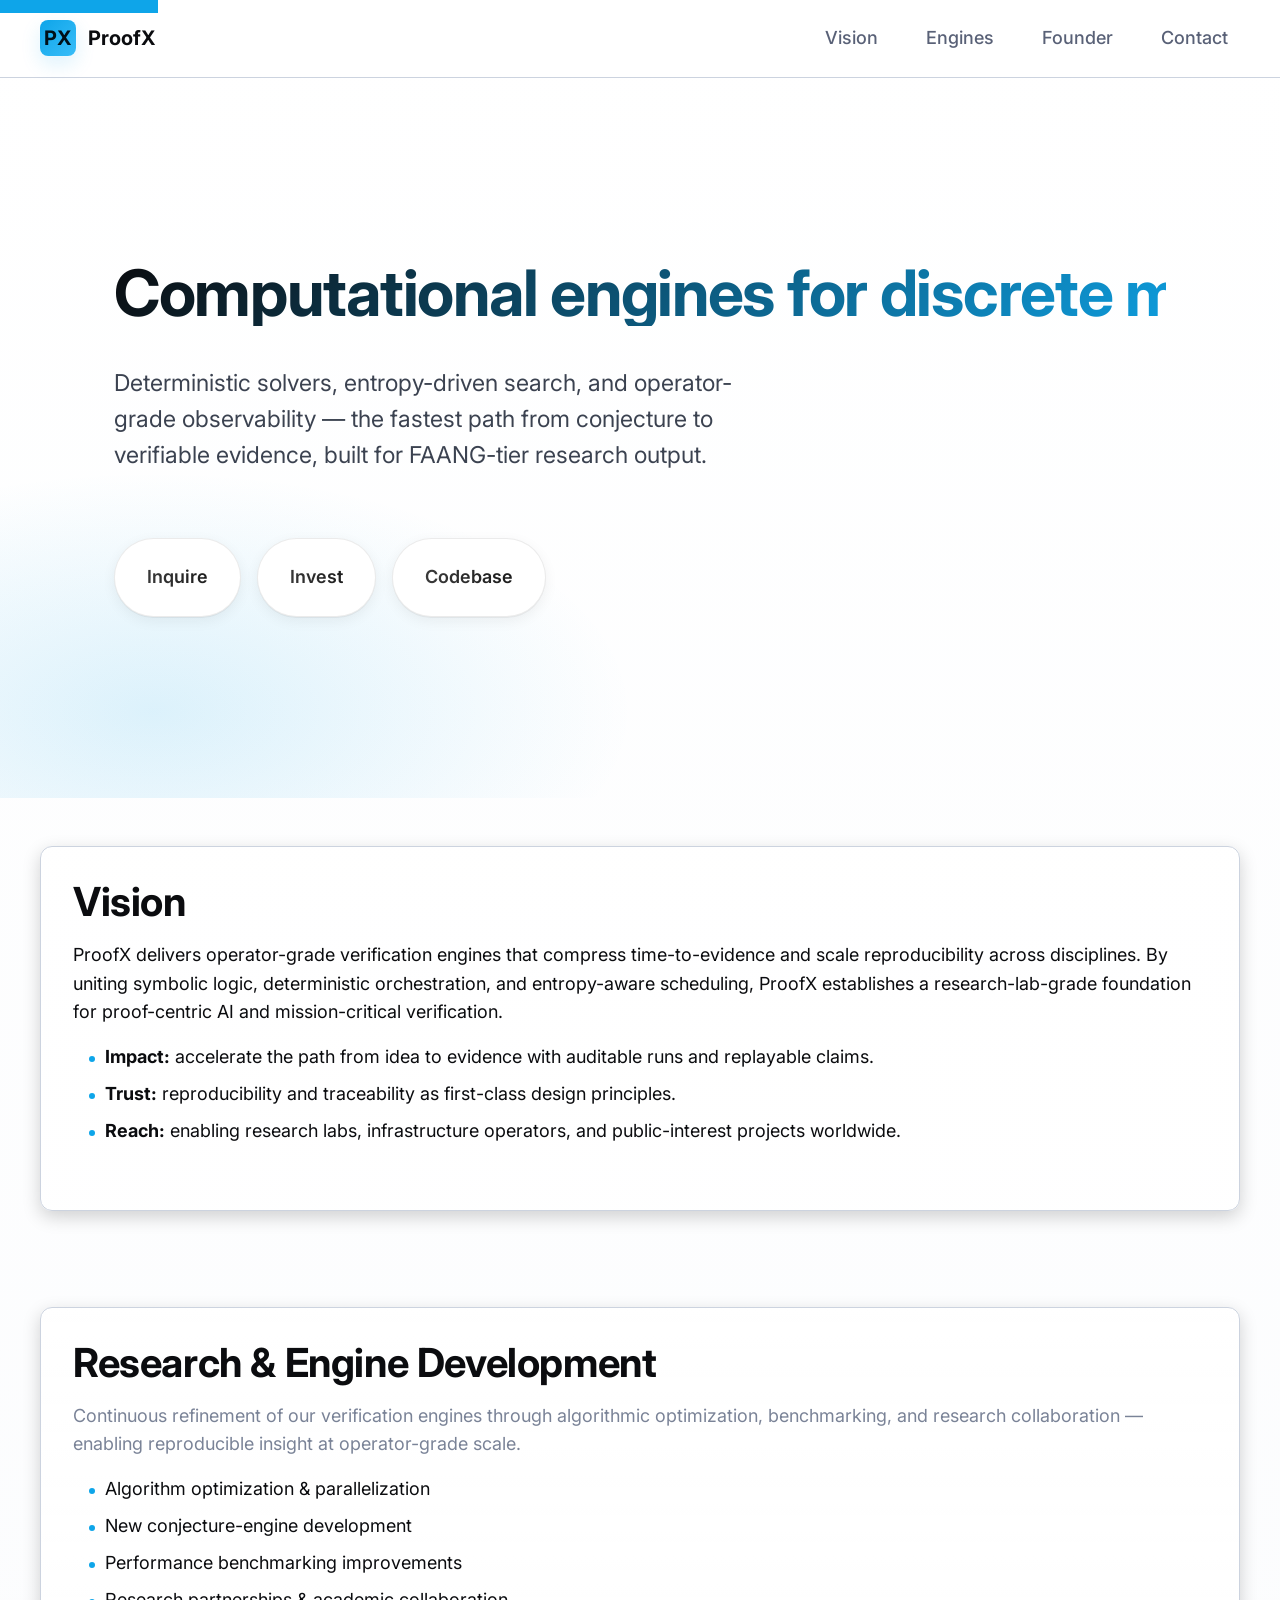
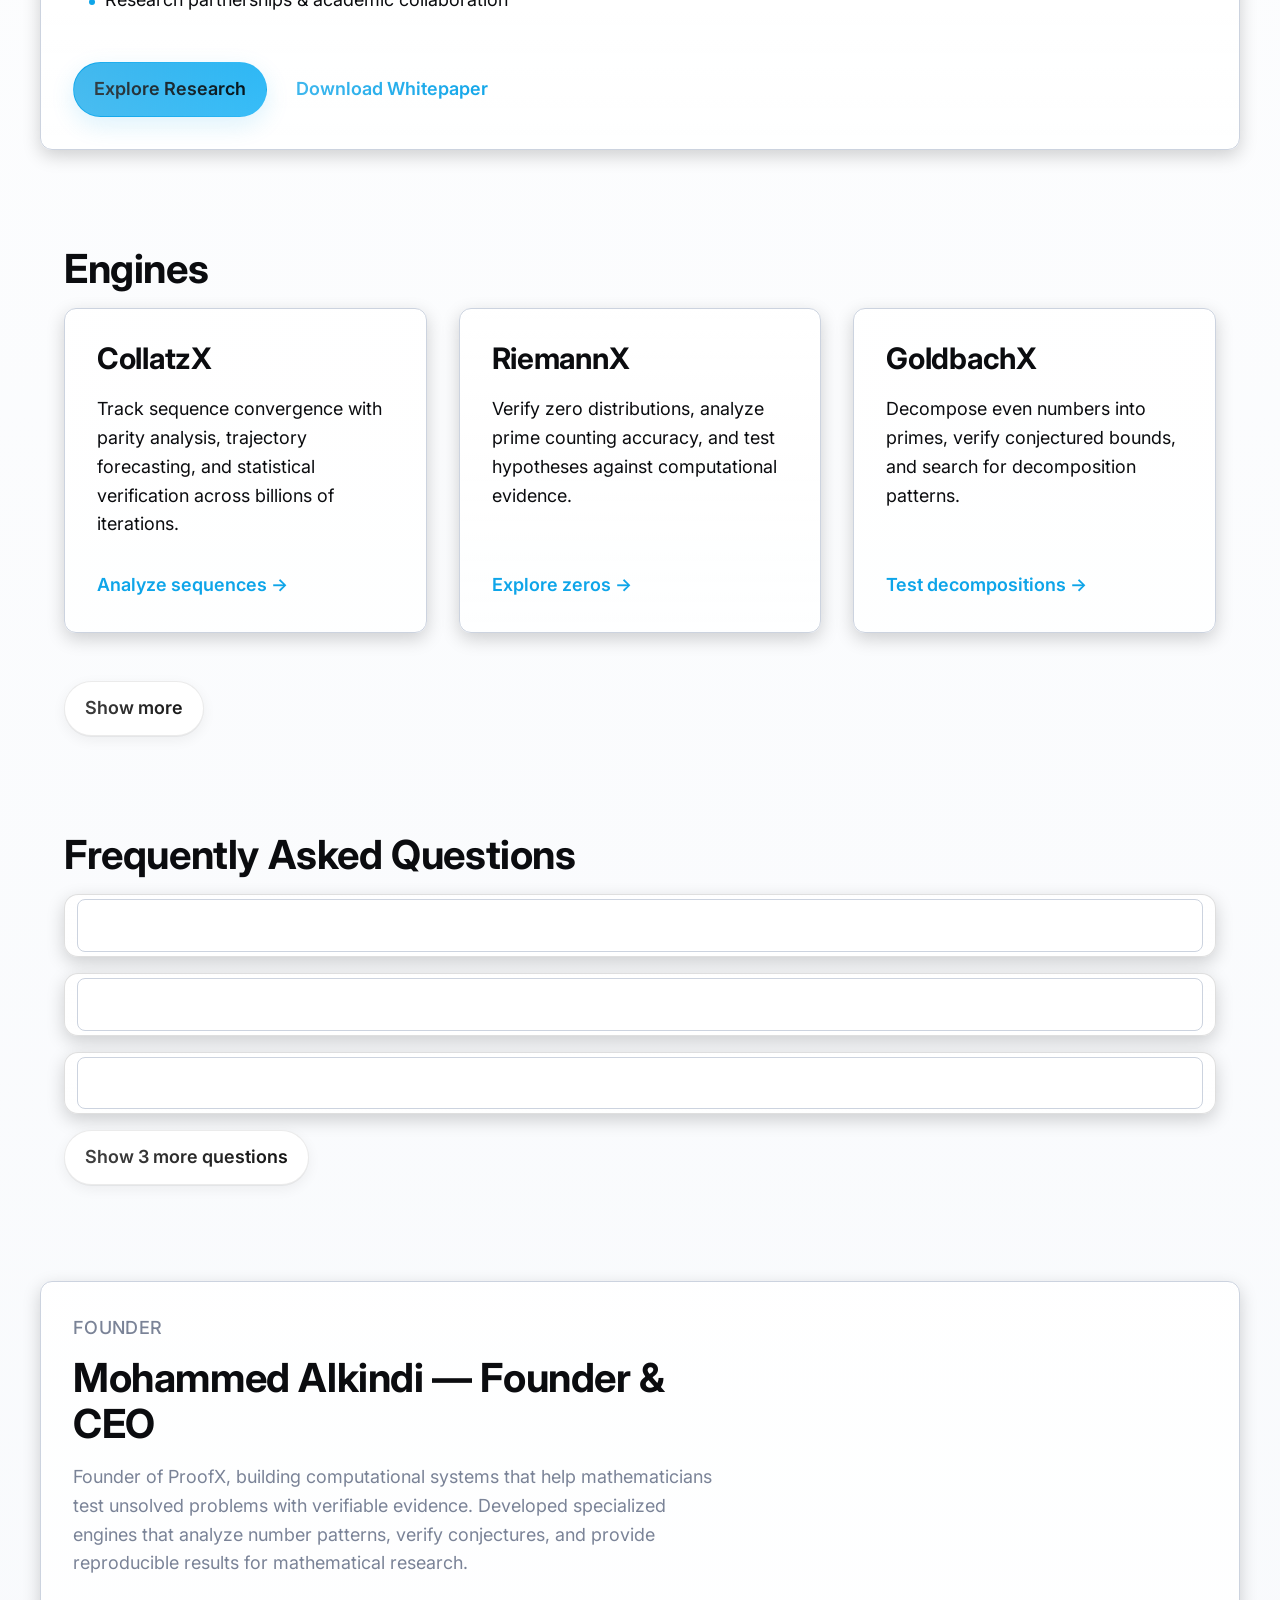
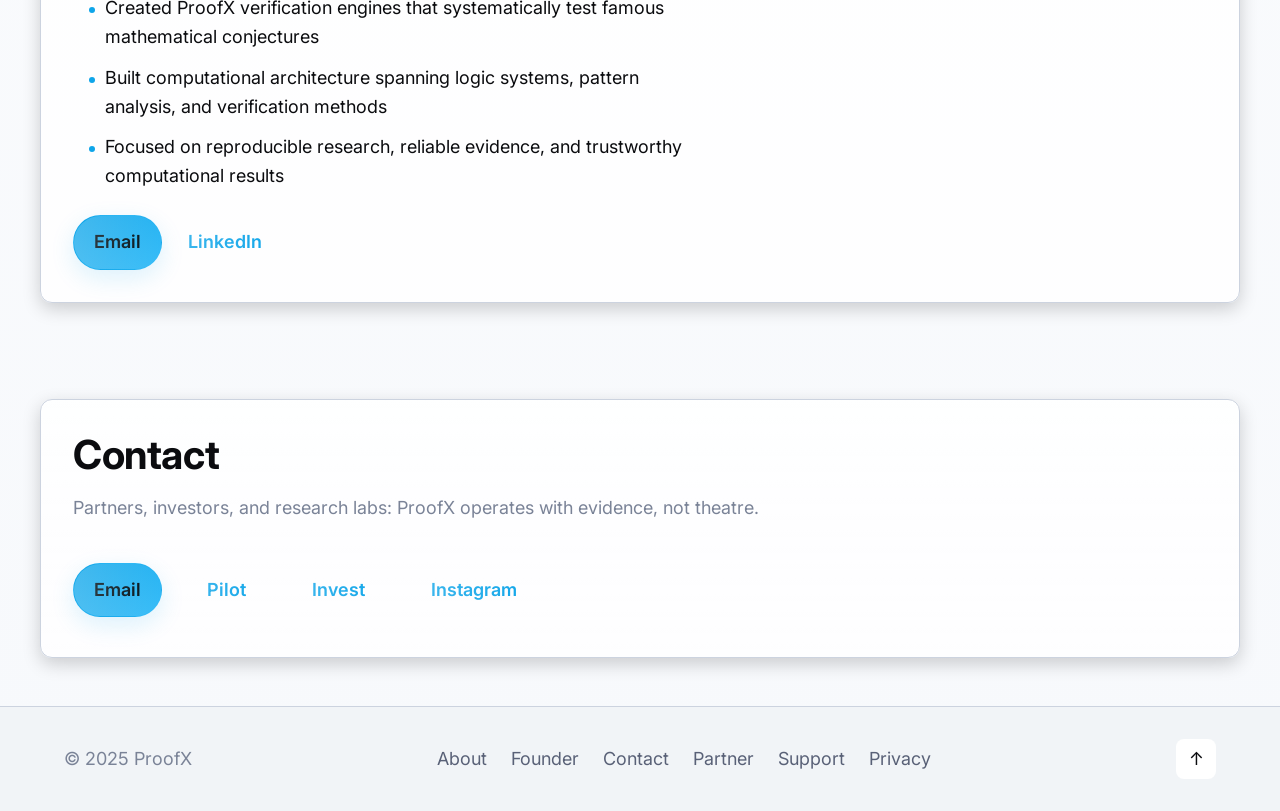
==== commit 62fdf9e5: "Update index.html" ====
--- a/index.html
+++ b/index.html
@@ -7,10 +7,10 @@
   <meta name="color-scheme" content="dark light" />
   <meta name="theme-color" content="#0a0a14" media="(prefers-color-scheme: dark)" />
   <meta name="theme-color" content="#f8f9fa" media="(prefers-color-scheme: light)" />
-  <meta name="description" content="ProofX | Deterministic solvers, entropy-guided search, and operator-grade observability — accelerating the path from conjecture to verifiable evidence, engineered for FAANG-level research breakthroughs." />
+  <meta name="description" content="ProofX" />
   <link rel="canonical" href="https://www.proofx.org/" />
 
-  <title>ProofX | Deterministic ML/Python Verification Stack</title>
+  <title>ProofX</title>
 
   <!-- Favicons -->
   <link rel="icon" type="image/png" sizes="16x16" href="/assets/favicon-16x16.png">
@@ -149,14 +149,14 @@
     <!-- =============================== HERO =============================== -->
     <section id="top" class="section hero" aria-labelledby="hero-title">
       <div class="container hero__wrap">
-        <h1 id="hero-title" class="hero__h1" data-no-wrap>Proof-grade ML/Python engines.</h1>
+        <h1 id="hero-title" class="hero__h1" data-no-wrap>Computational engines for discrete mathematics.</h1>
         <p class="hero__sub">
           Deterministic solvers, entropy-driven search, and operator-grade observability — the fastest path
           from conjecture to verifiable evidence, built for FAANG-tier research output.
         </p>
 
         <div class="hero__actions" role="group" aria-label="Primary actions">
-          <a class="btn btn--white btn--lg btn--pill" href="mailto:alkindi.proofx@gmail.com?subject=ProofX%20%E2%80%94%20Partner">Partner</a>
+          <a class="btn btn--white btn--lg btn--pill" href="mailto:alkindi.proofx@gmail.com?subject=ProofX%20%E2%80%94%20Inquire">Inquire</a>
           <a class="btn btn--white btn--lg btn--pill" href="mailto:alkindi.proofx@gmail.com?subject=ProofX%20%E2%80%94%20Invest">Invest</a>
           <a class="btn btn--white btn--lg btn--pill" href="https://github.com/ProofX-core" target="_blank" rel="noopener">Codebase</a>
         </div>
@@ -554,42 +554,6 @@
     </div>
   </section>
 
-  <!-- ================================ Use Cases & Applications =========================== -->
-    <section id="applications" class="section" aria-labelledby="applications-title">
-      <div class="container">
-        <h2 id="applications-title">Industry Applications</h2>
-        <div class="grid grid--3">
-          <article class="card">
-            <h3>Academic Research</h3>
-            <p>University mathematics departments, computational research labs, and peer-reviewed verification workflows.</p>
-            <ul class="bullets">
-              <li>Collaborative conjecture testing</li>
-              <li>Reproducible research pipelines</li>
-              <li>Educational tool integration</li>
-            </ul>
-          </article>
-          <article class="card">
-            <h3>Financial Services</h3>
-            <p>Algorithm validation, risk model verification, and regulatory compliance testing.</p>
-            <ul class="bullets">
-              <li>Trading algorithm backtesting</li>
-              <li>Risk model validation</li>
-              <li>Compliance proof generation</li>
-            </ul>
-          </article>
-          <article class="card">
-            <h3>Technology & AI</h3>
-            <p>ML model verification, system correctness proofs, and infrastructure validation.</p>
-            <ul class="bullets">
-              <li>Neural network verification</li>
-              <li>System architecture proofs</li>
-              <li>Infrastructure correctness</li>
-            </ul>
-          </article>
-        </div>
-      </div>
-    </section>
-
     <!-- ================================= CONTACT ========================== -->
     <section id="contact" class="section" aria-labelledby="contact-title">
       <div class="container card card--row">
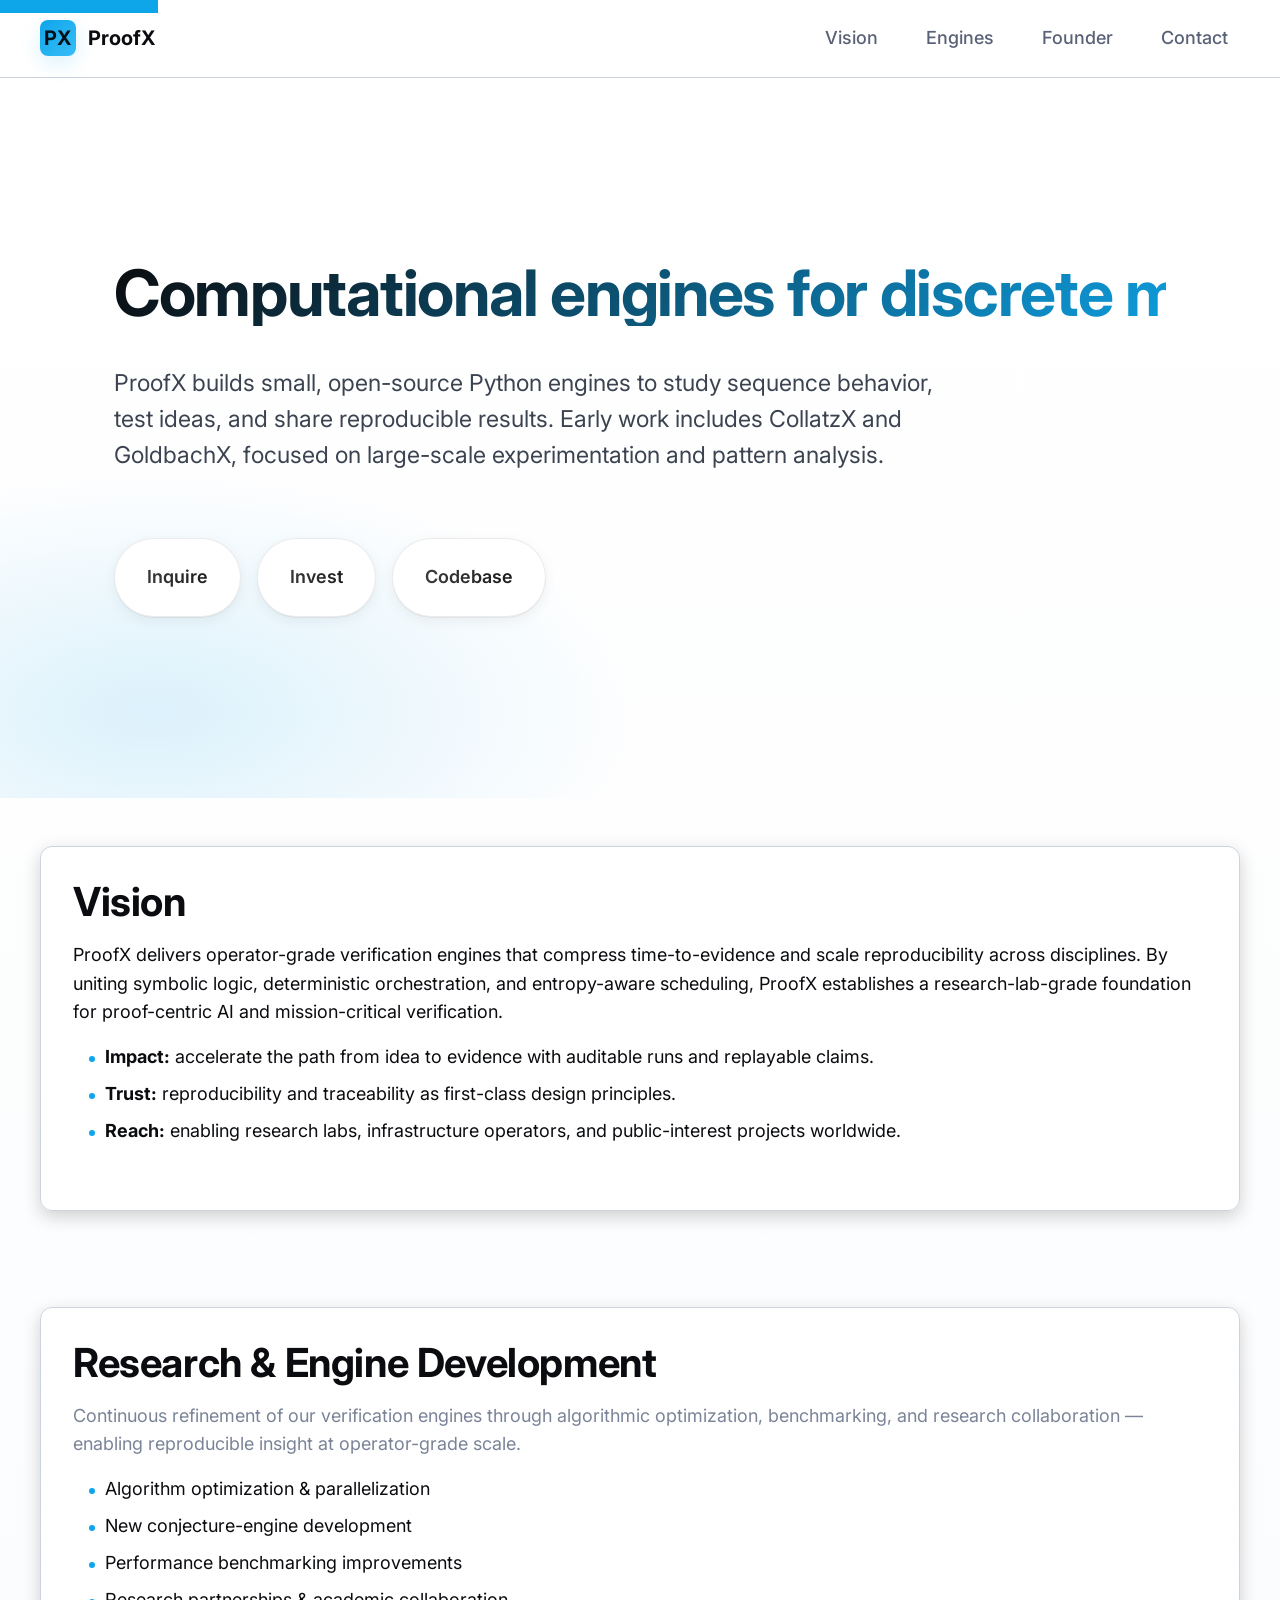
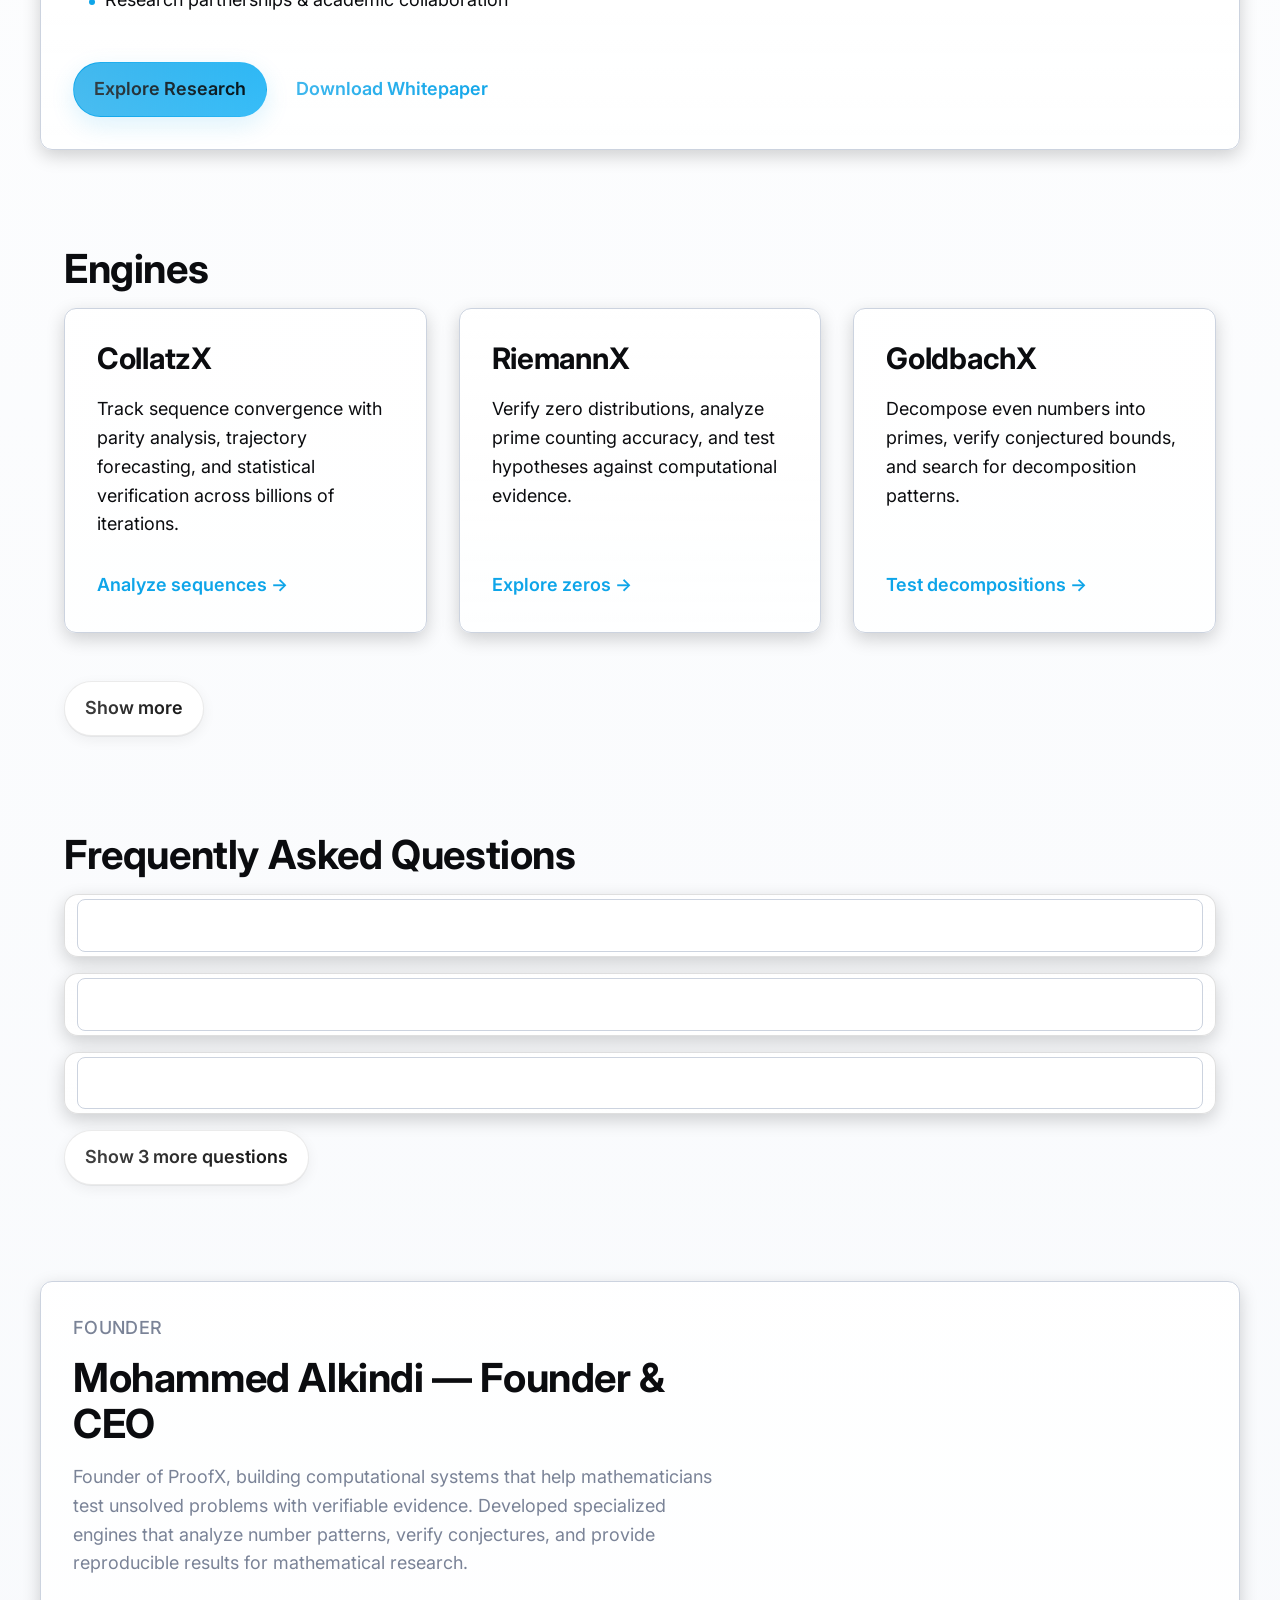
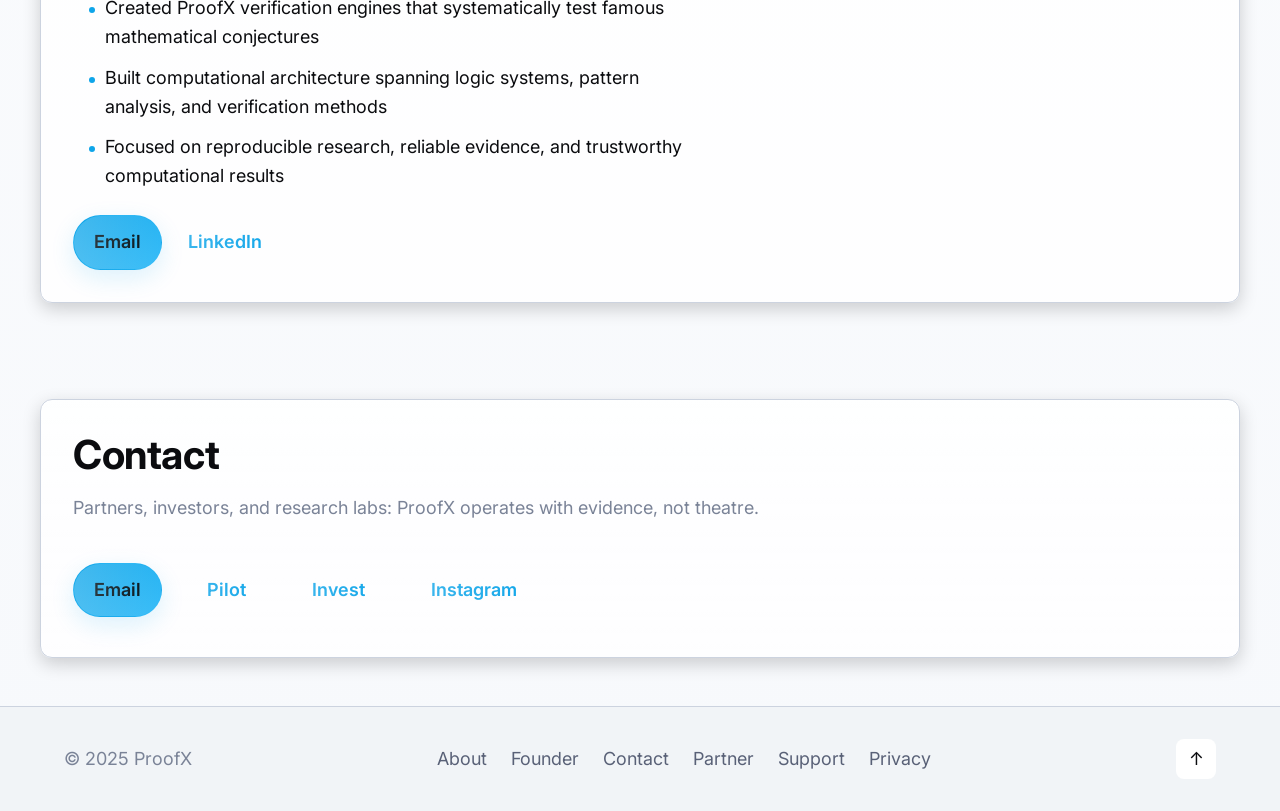
==== commit 2704f46b: "Update index.html" ====
--- a/index.html
+++ b/index.html
@@ -151,8 +151,7 @@
       <div class="container hero__wrap">
         <h1 id="hero-title" class="hero__h1" data-no-wrap>Computational engines for discrete mathematics.</h1>
         <p class="hero__sub">
-          Deterministic solvers, entropy-driven search, and operator-grade observability — the fastest path
-          from conjecture to verifiable evidence, built for FAANG-tier research output.
+          ProofX builds small, open-source Python engines to study sequence behavior, test ideas, and share reproducible results. Early work includes CollatzX and GoldbachX, focused on large-scale experimentation and pattern analysis.
         </p>
 
         <div class="hero__actions" role="group" aria-label="Primary actions">
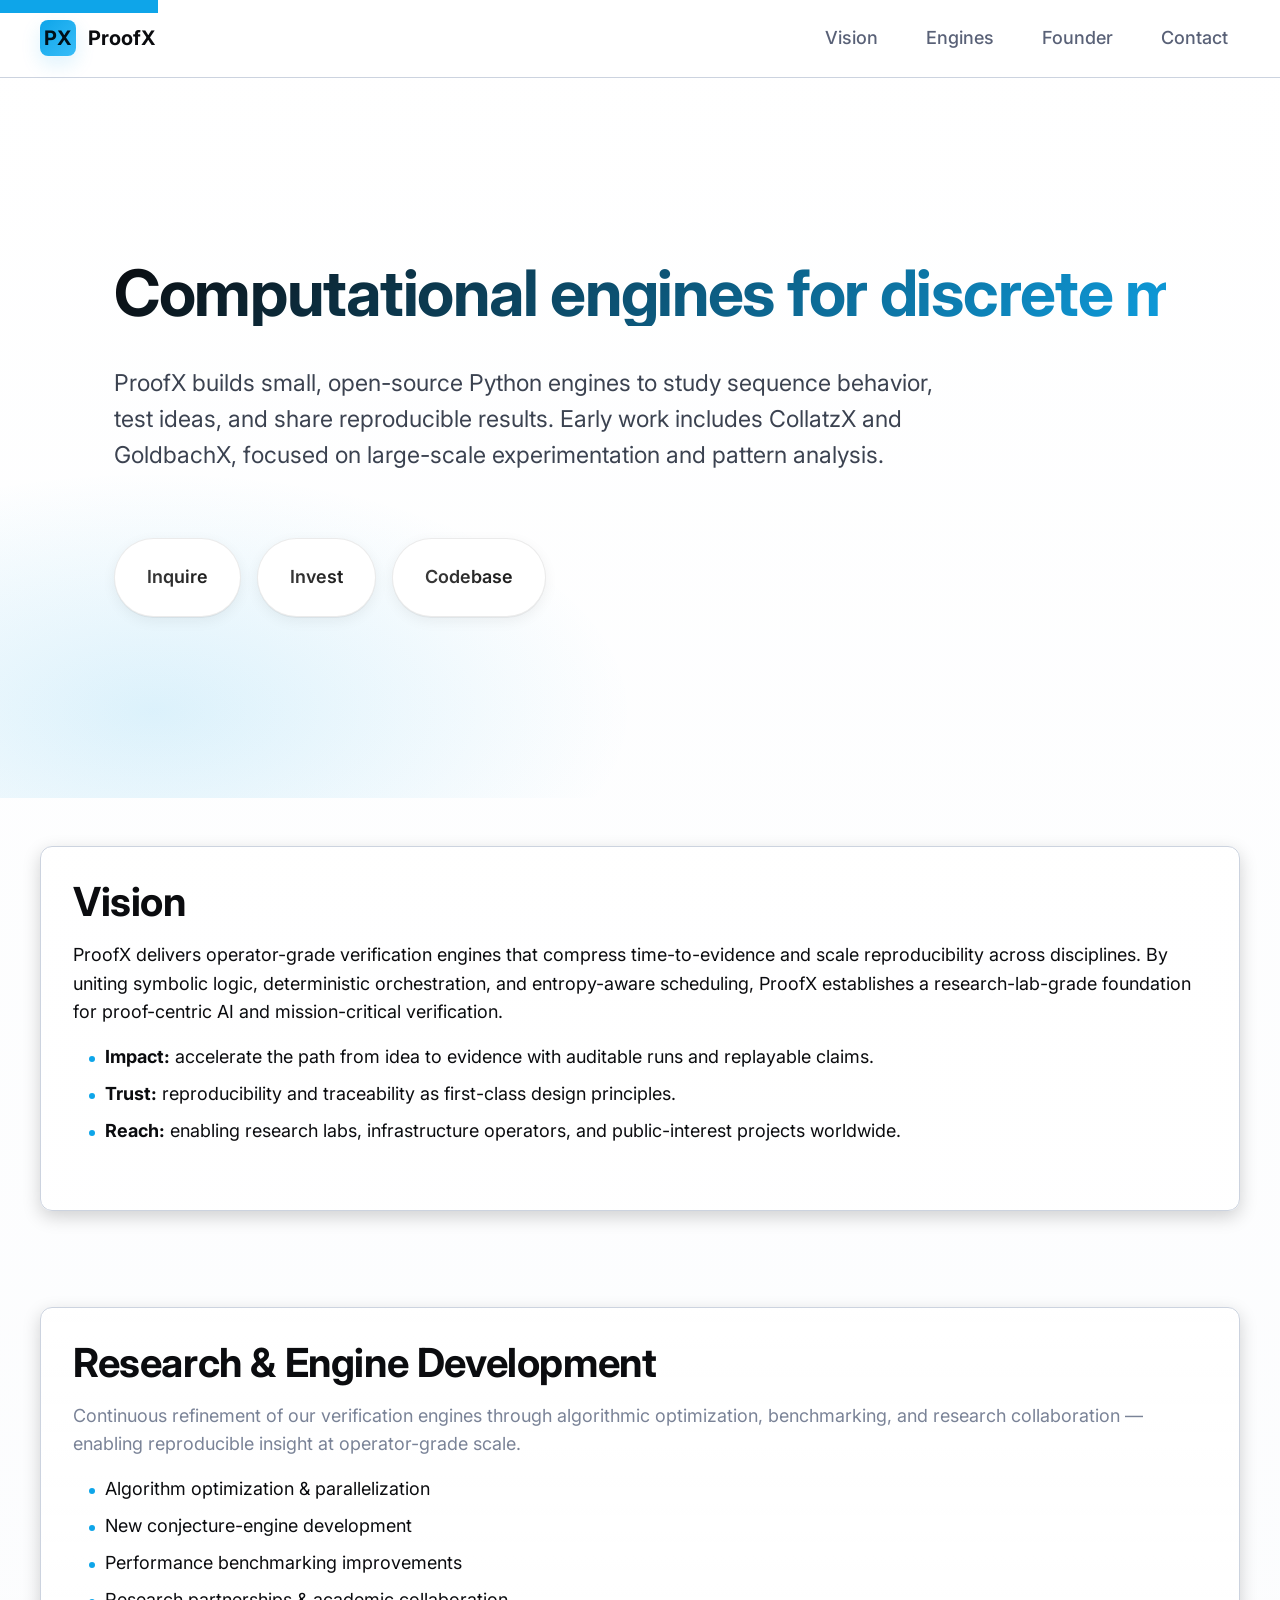
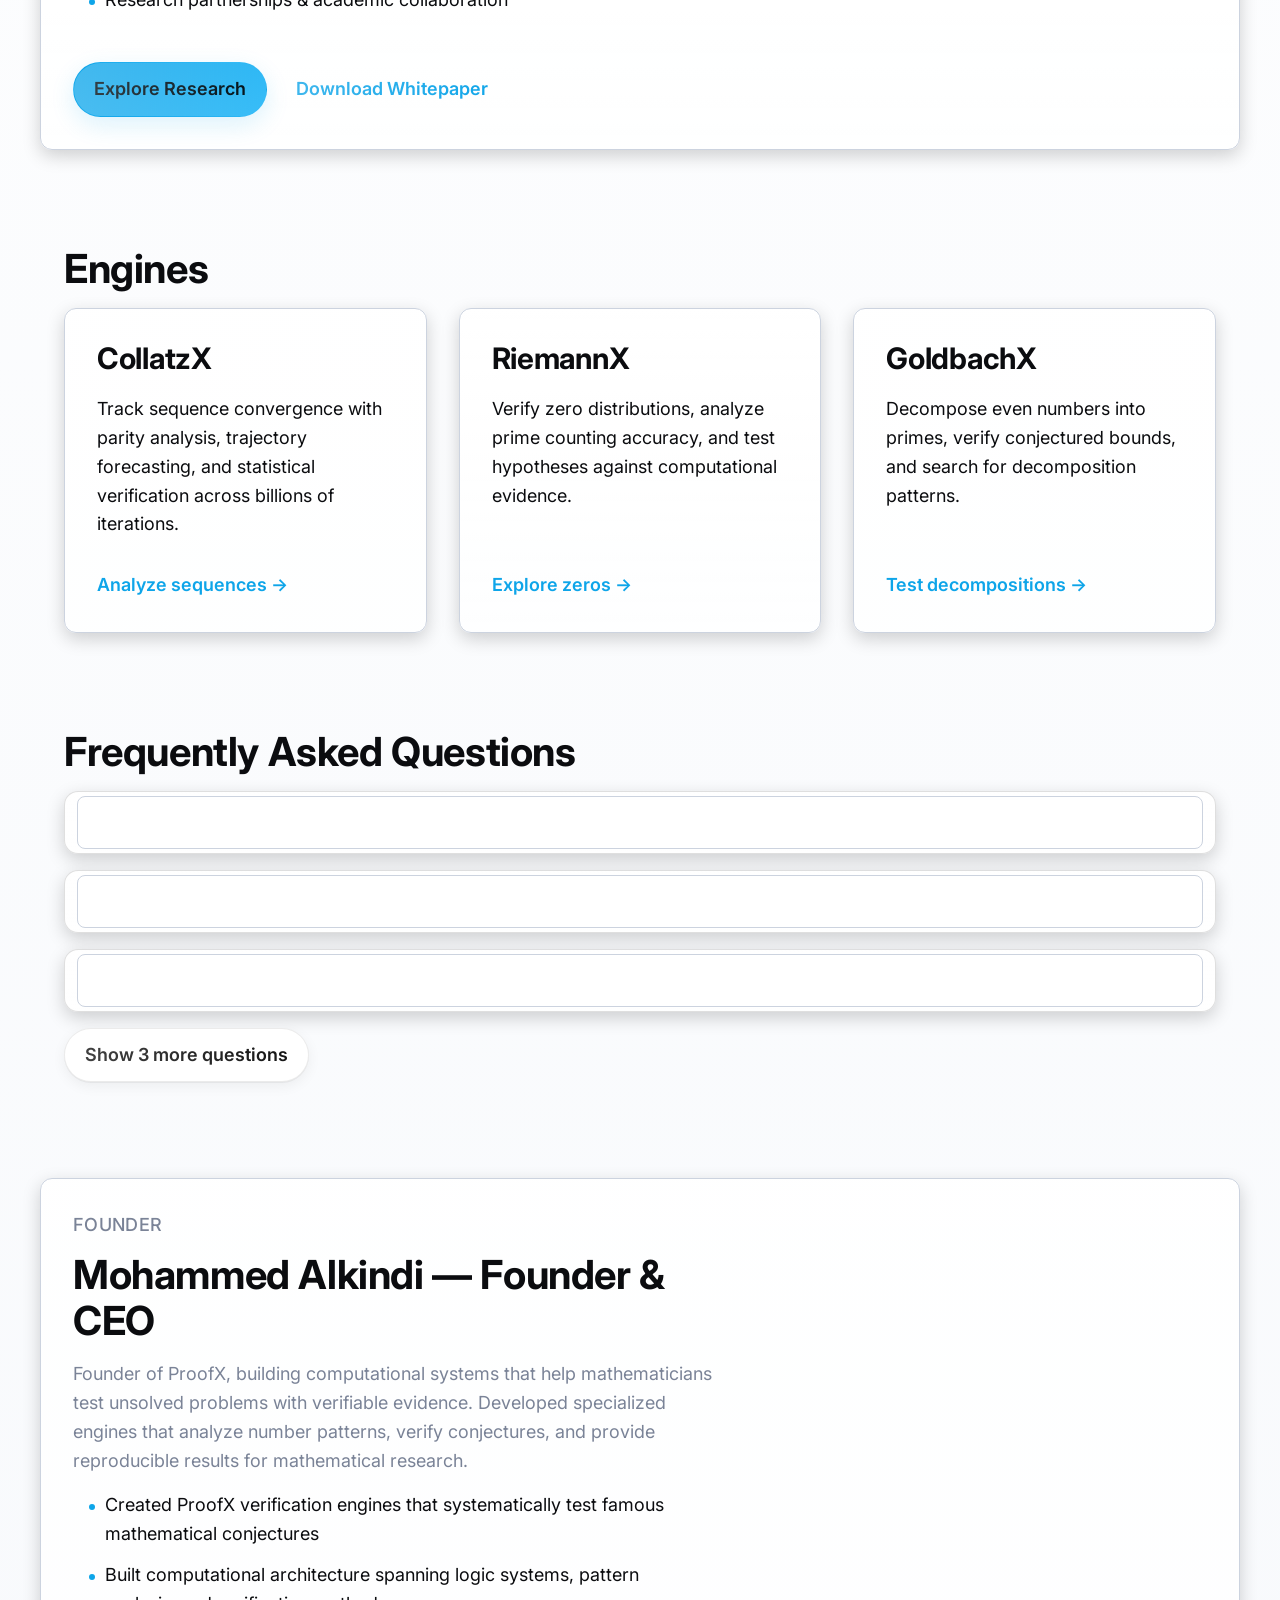
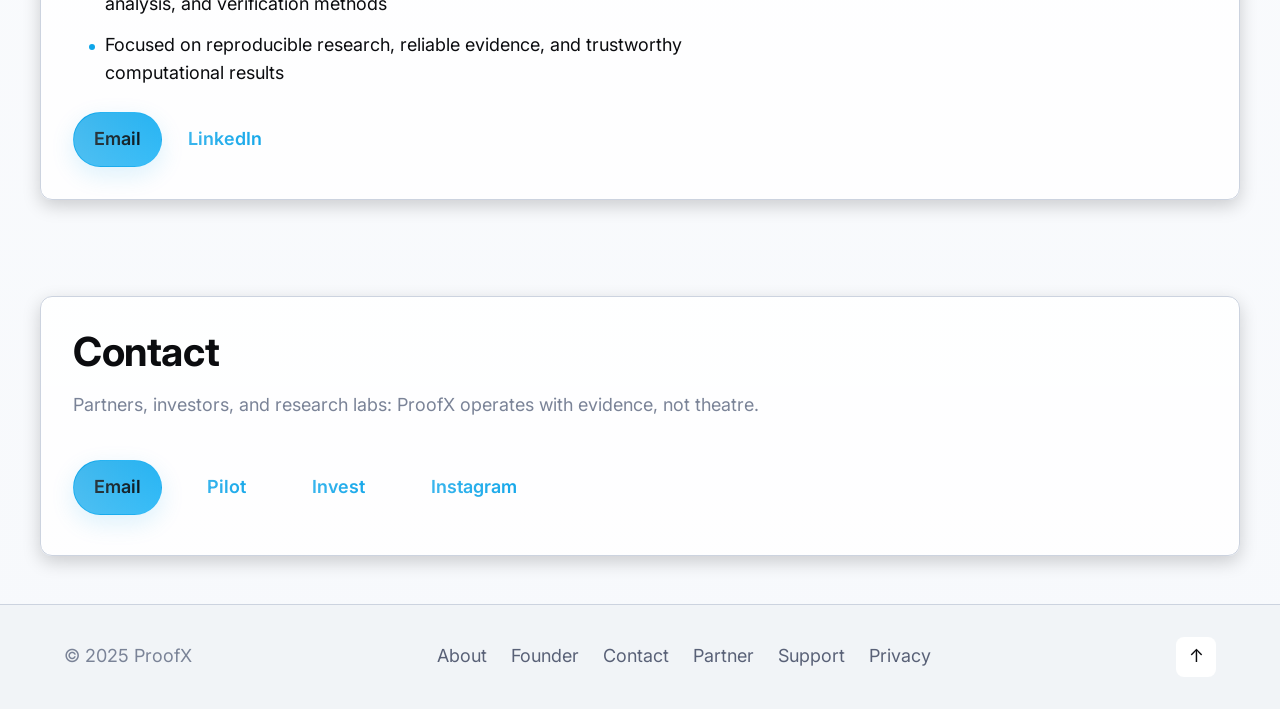
==== commit b97f69f7: "Update index.html" ====
--- a/index.html
+++ b/index.html
@@ -230,14 +230,7 @@
             <p>Decompose even numbers into primes, verify conjectured bounds, and search for decomposition patterns.</p>
             <a class="engine__link" href="/goldbachx">Test decompositions →</a>
           </article>
-
-
-        <div class="btn-row" role="group" aria-label="Engines list controls">
-          <button id="engines-show-more" class="btn btn--white btn--pill" aria-controls="engines-grid" aria-expanded="false">Show more</button>
-          <button id="engines-show-less" class="btn btn--blue btn--pill hidden" aria-controls="engines-grid" aria-expanded="true">Show less</button>
-        </div>
-        <div id="engines-live" class="sr-only" aria-live="polite"></div>
-      </div>
+          
     </section>
 
   <!-- =================================== FAQ ============================ -->
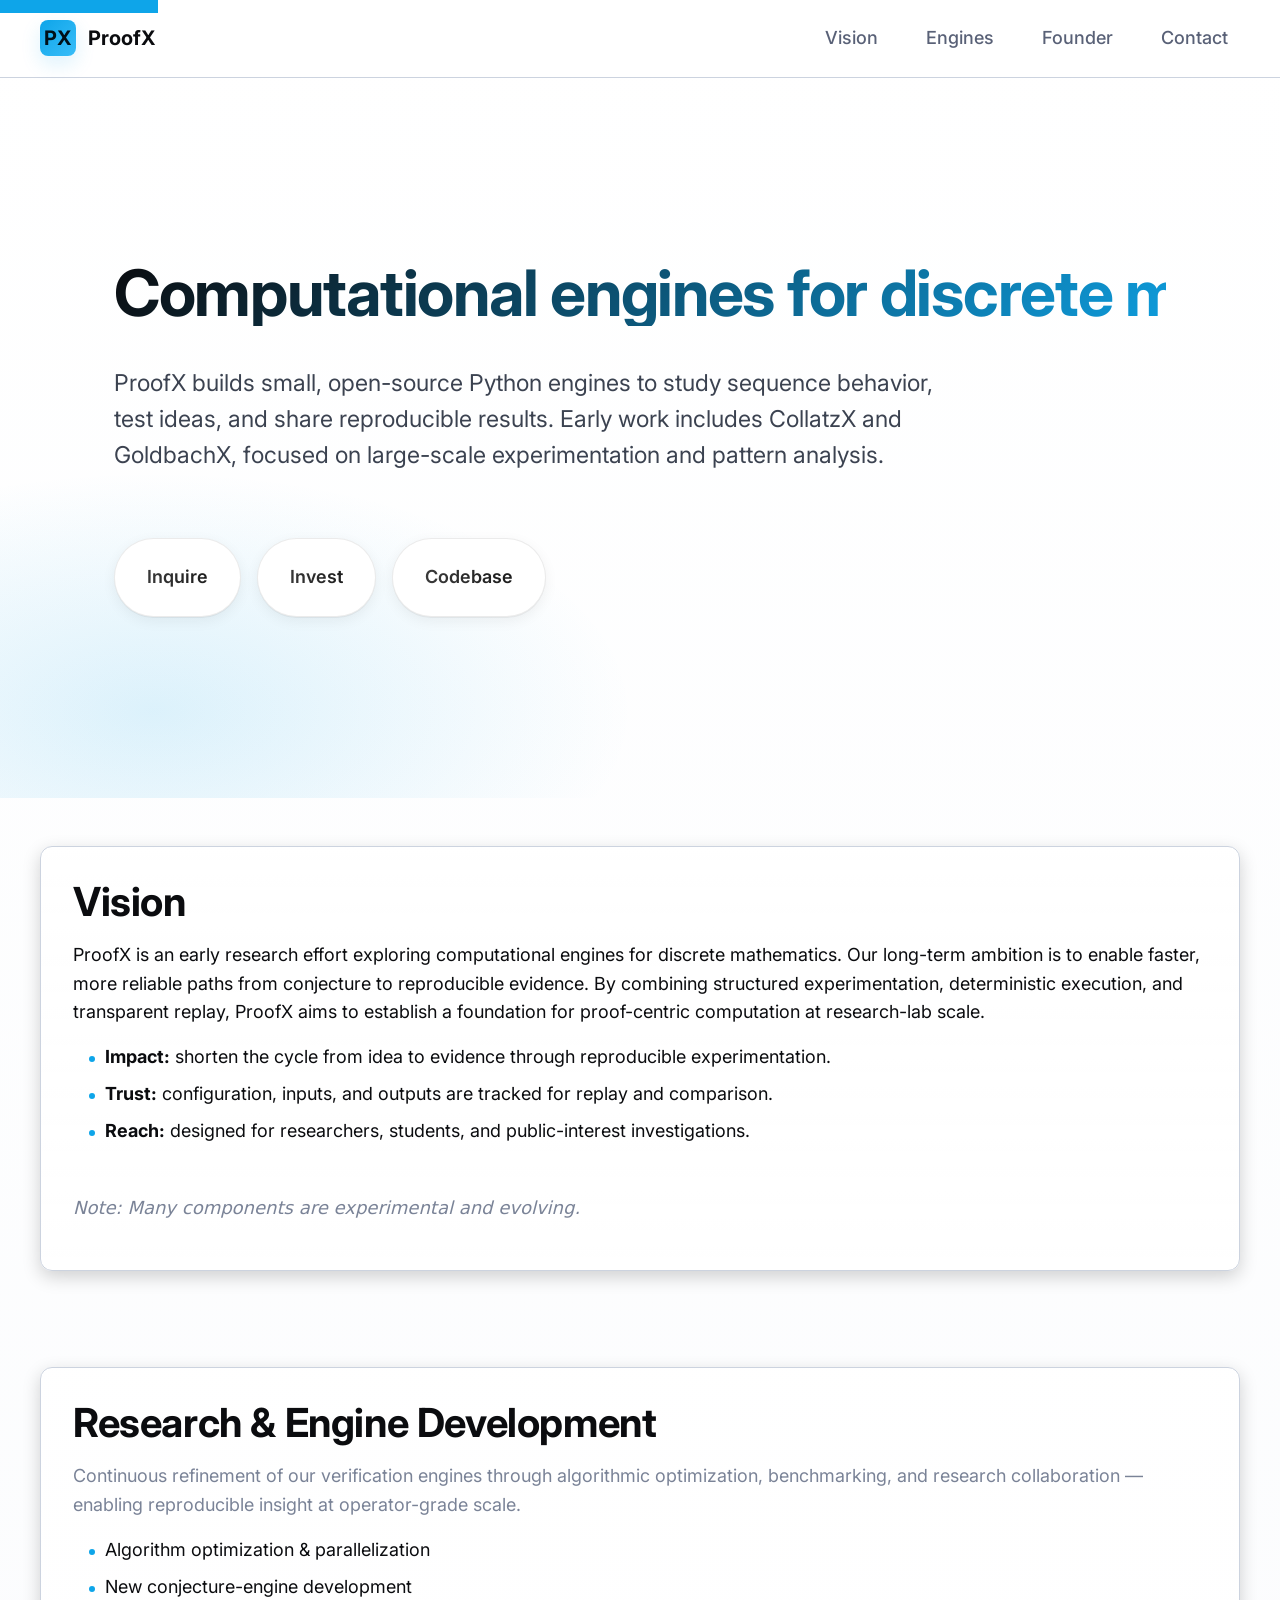
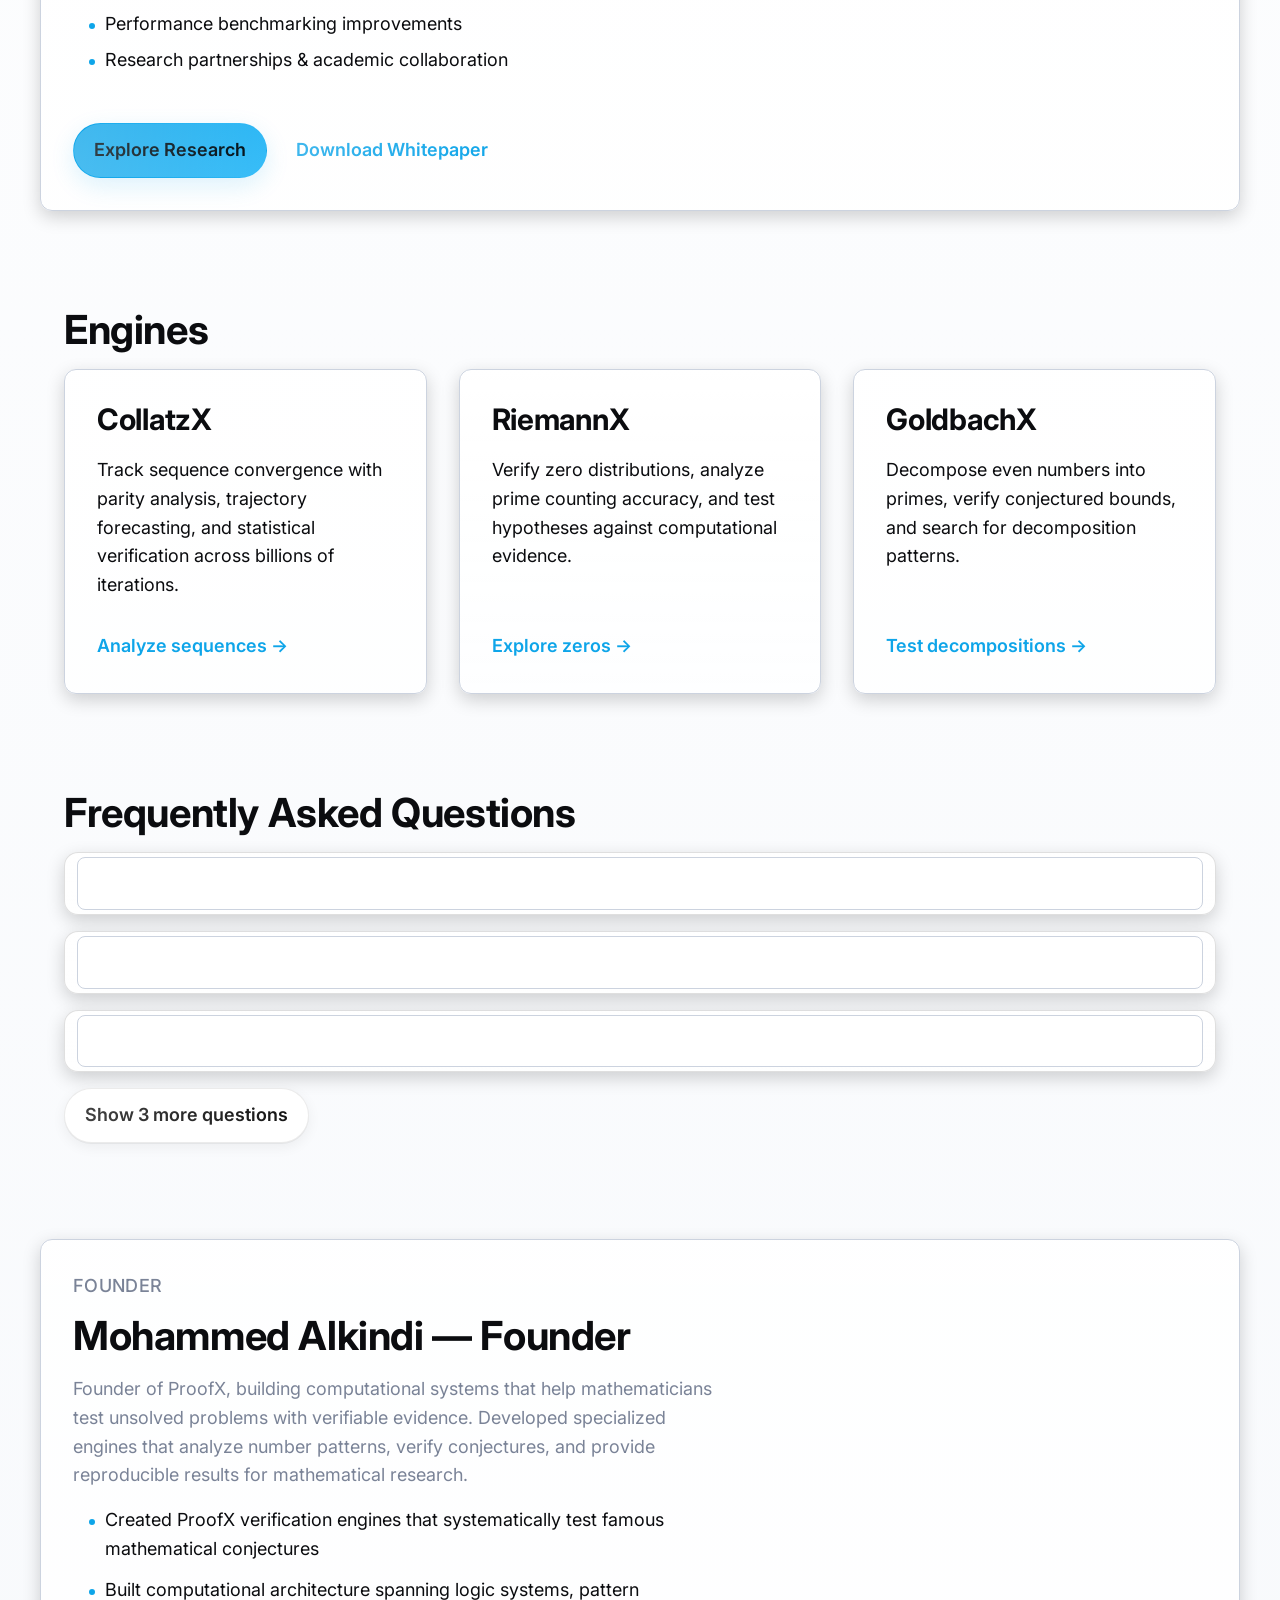
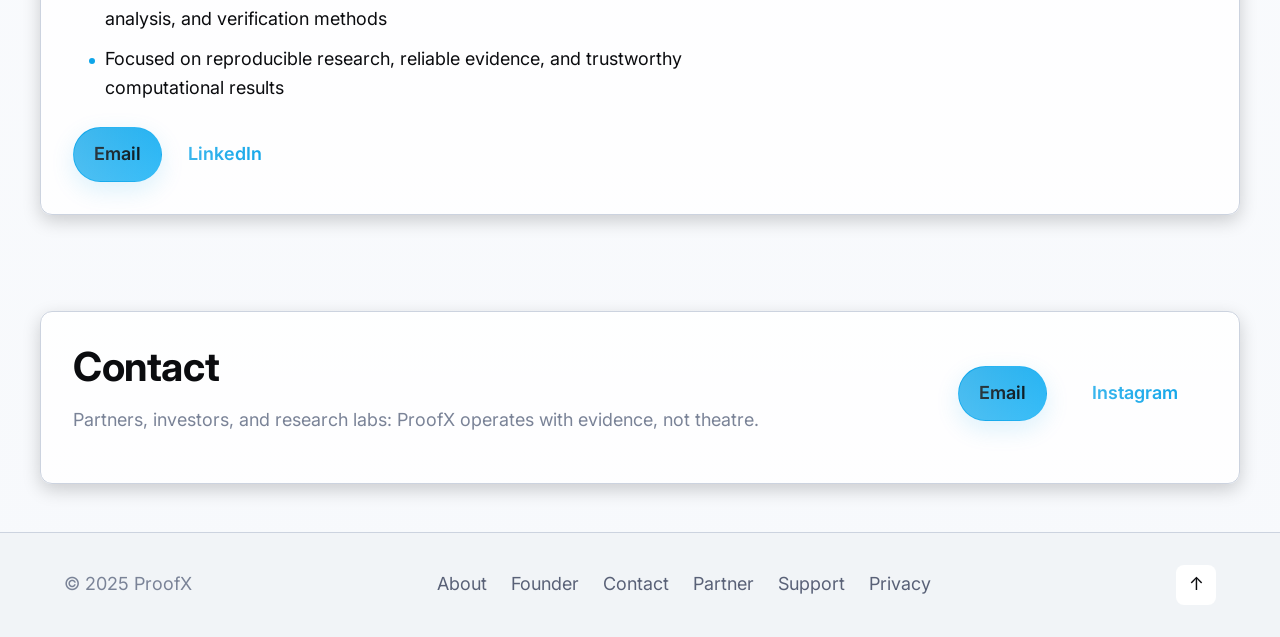
==== commit 4cee824c: "Update index.html" ====
--- a/index.html
+++ b/index.html
@@ -162,18 +162,24 @@
       </div>
     </section>
 
-      <!-- ================================ VISION ============================= -->
+    <!-- ================================ VISION ============================= -->
     <section id="vision" class="section" aria-labelledby="vision-title">
       <div class="container card">
         <h2 id="vision-title">Vision</h2>
         <p>
-          ProofX delivers operator-grade verification engines that compress time-to-evidence and scale reproducibility across disciplines. By uniting symbolic logic, deterministic orchestration, and entropy-aware scheduling, ProofX establishes a research-lab-grade foundation for proof-centric AI and mission-critical verification.
+          ProofX is an early research effort exploring computational engines for discrete mathematics. 
+          Our long-term ambition is to enable faster, more reliable paths from conjecture to reproducible evidence. 
+          By combining structured experimentation, deterministic execution, and transparent replay, 
+          ProofX aims to establish a foundation for proof-centric computation at research-lab scale.
         </p>
         <ul class="bullets bullets--tight">
-          <li><strong>Impact:</strong> accelerate the path from idea to evidence with auditable runs and replayable claims.</li>
-          <li><strong>Trust:</strong> reproducibility and traceability as first-class design principles.</li>
-          <li><strong>Reach:</strong> enabling research labs, infrastructure operators, and public-interest projects worldwide.</li>
+          <li><strong>Impact:</strong> shorten the cycle from idea to evidence through reproducible experimentation.</li>
+          <li><strong>Trust:</strong> configuration, inputs, and outputs are tracked for replay and comparison.</li>
+          <li><strong>Reach:</strong> designed for researchers, students, and public-interest investigations.</li>
         </ul>
+        <p class="muted" style="margin-top: 1rem;">
+          <em>Note: Many components are experimental and evolving.</em>
+        </p>
       </div>
     </section>
 
@@ -529,7 +535,7 @@
     <div class="container card card--row founder">
       <div class="founder__bio">
         <p class="kicker">Founder</p>
-        <h2 id="founder-title">Mohammed Alkindi — Founder & CEO</h2>
+        <h2 id="founder-title">Mohammed Alkindi — Founder</h2>
         <p class="muted">
           Founder of ProofX, building computational systems that help mathematicians test unsolved problems with verifiable evidence. Developed specialized engines that analyze number patterns, verify conjectures, and provide reproducible results for mathematical research.
         </p>
@@ -555,8 +561,6 @@
         </div>
         <div class="contact__actions" role="group" aria-label="Contact actions">
           <a class="btn btn--primary btn--pill" href="mailto:alkindi.proofx@gmail.com?subject=ProofX%20%E2%80%94%20Inquiry">Email</a>
-          <a class="btn btn--pill" href="mailto:alkindi.proofx@gmail.com?subject=ProofX%20%E2%80%94%20Pilot">Pilot</a>
-          <a class="btn btn--pill" href="mailto:alkindi.proofx@gmail.com?subject=ProofX%20%E2%80%94%20Invest">Invest</a>
           <a class="btn btn--pill" href="https://instagram.com/proofx_org" target="_blank" rel="noopener" aria-label="Instagram @proofx_org">Instagram</a>
         </div>
       </div>
